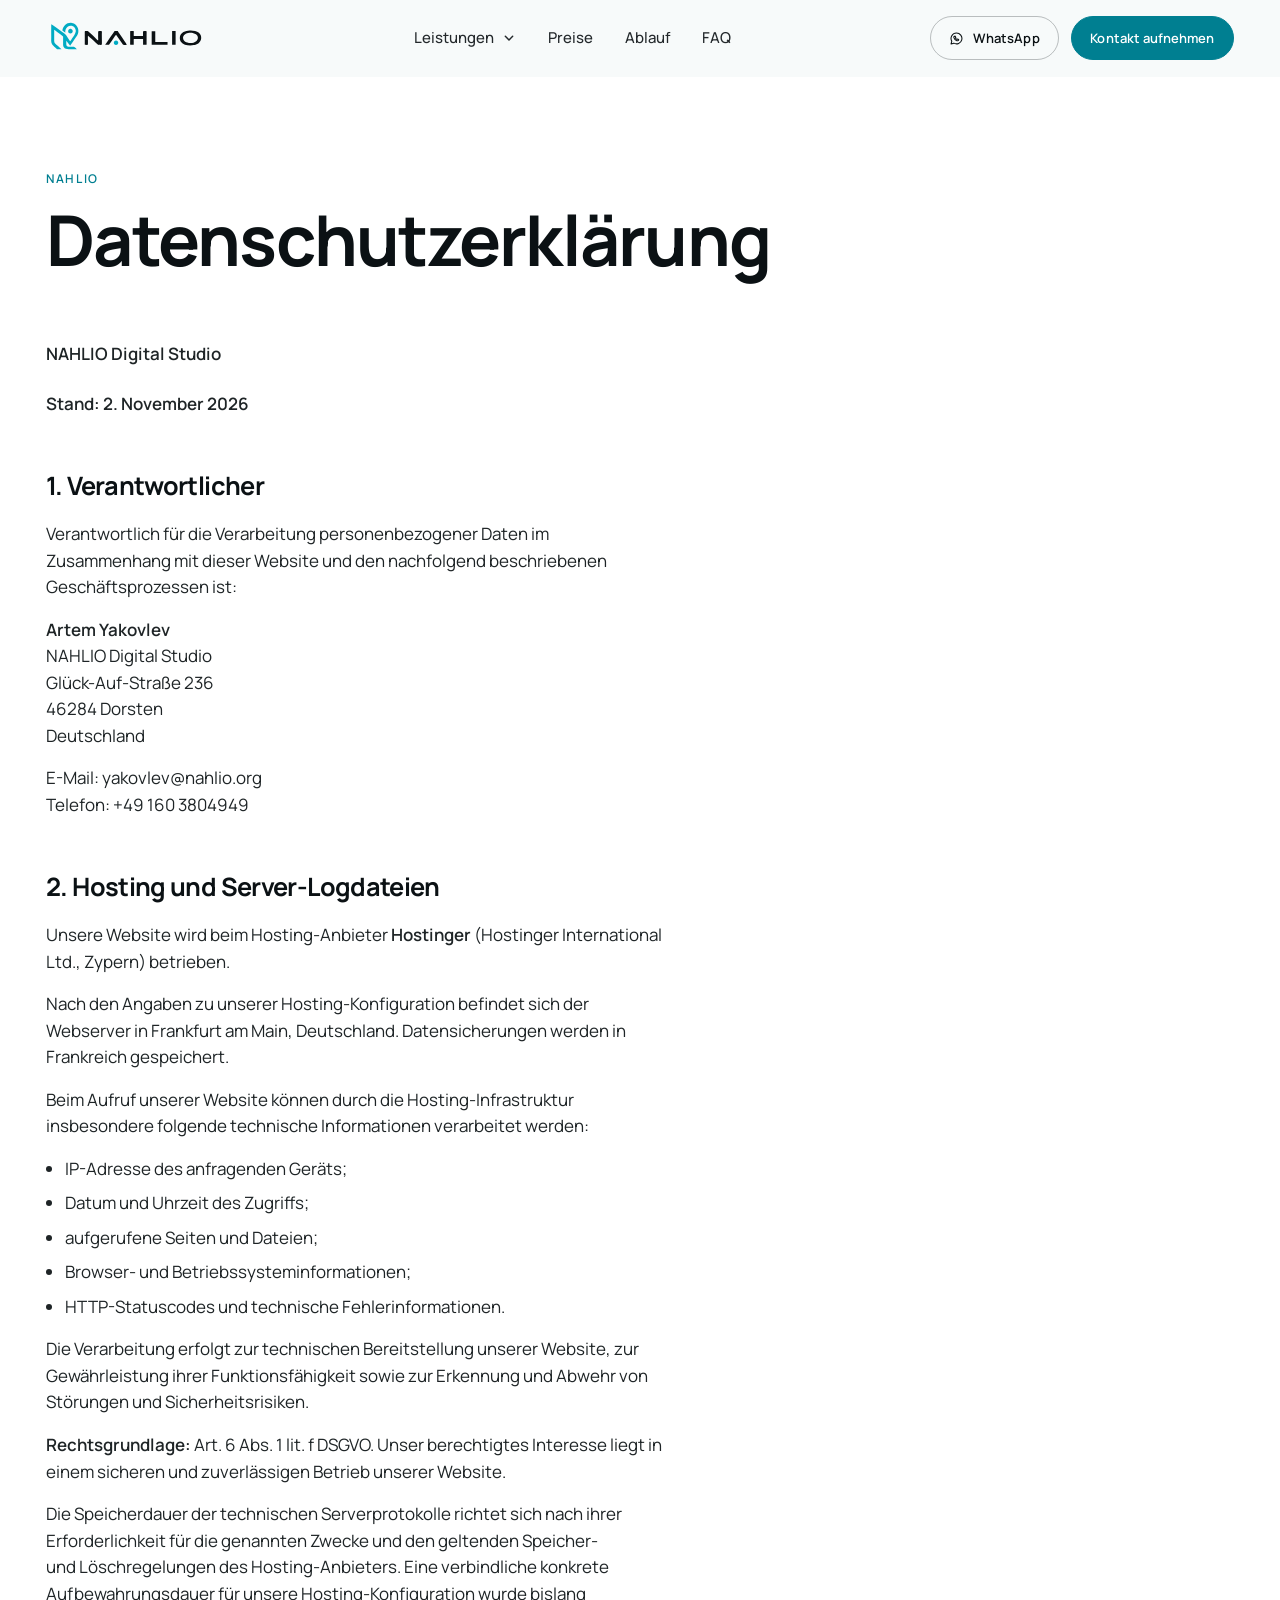
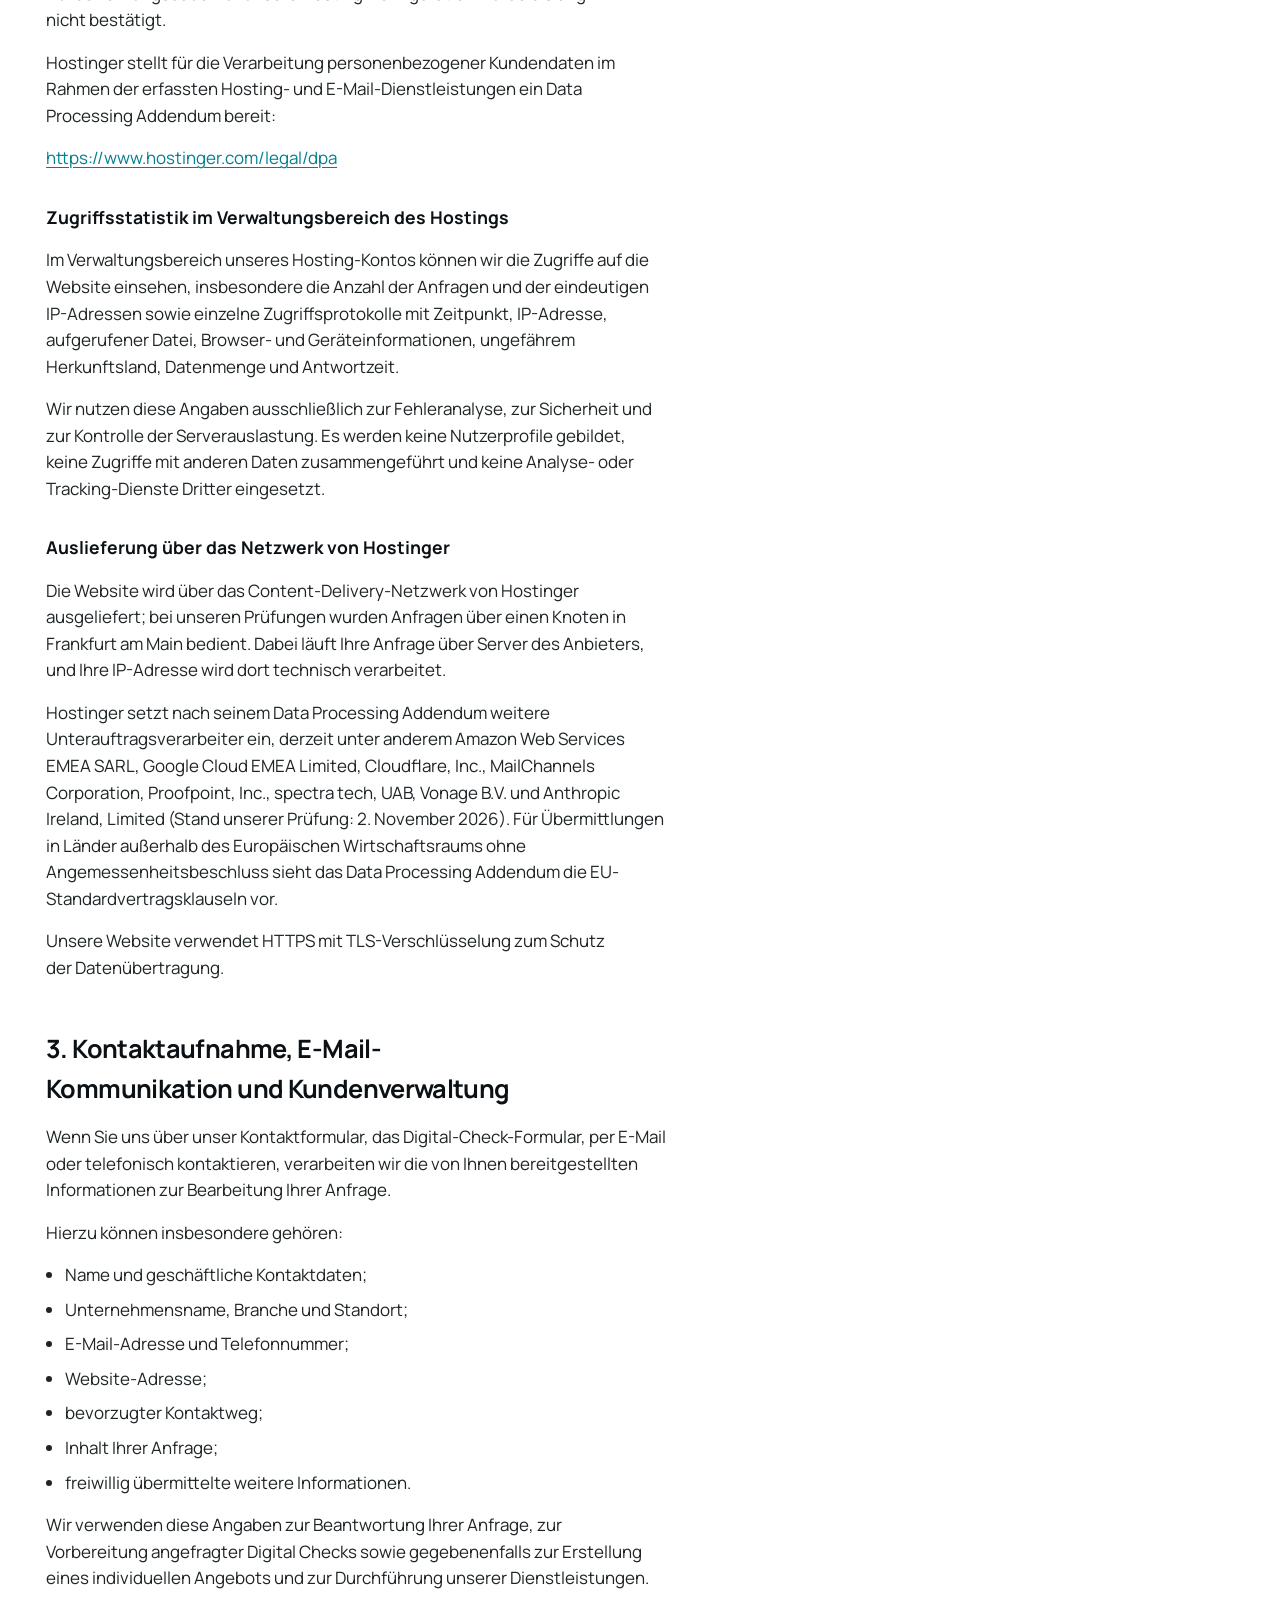
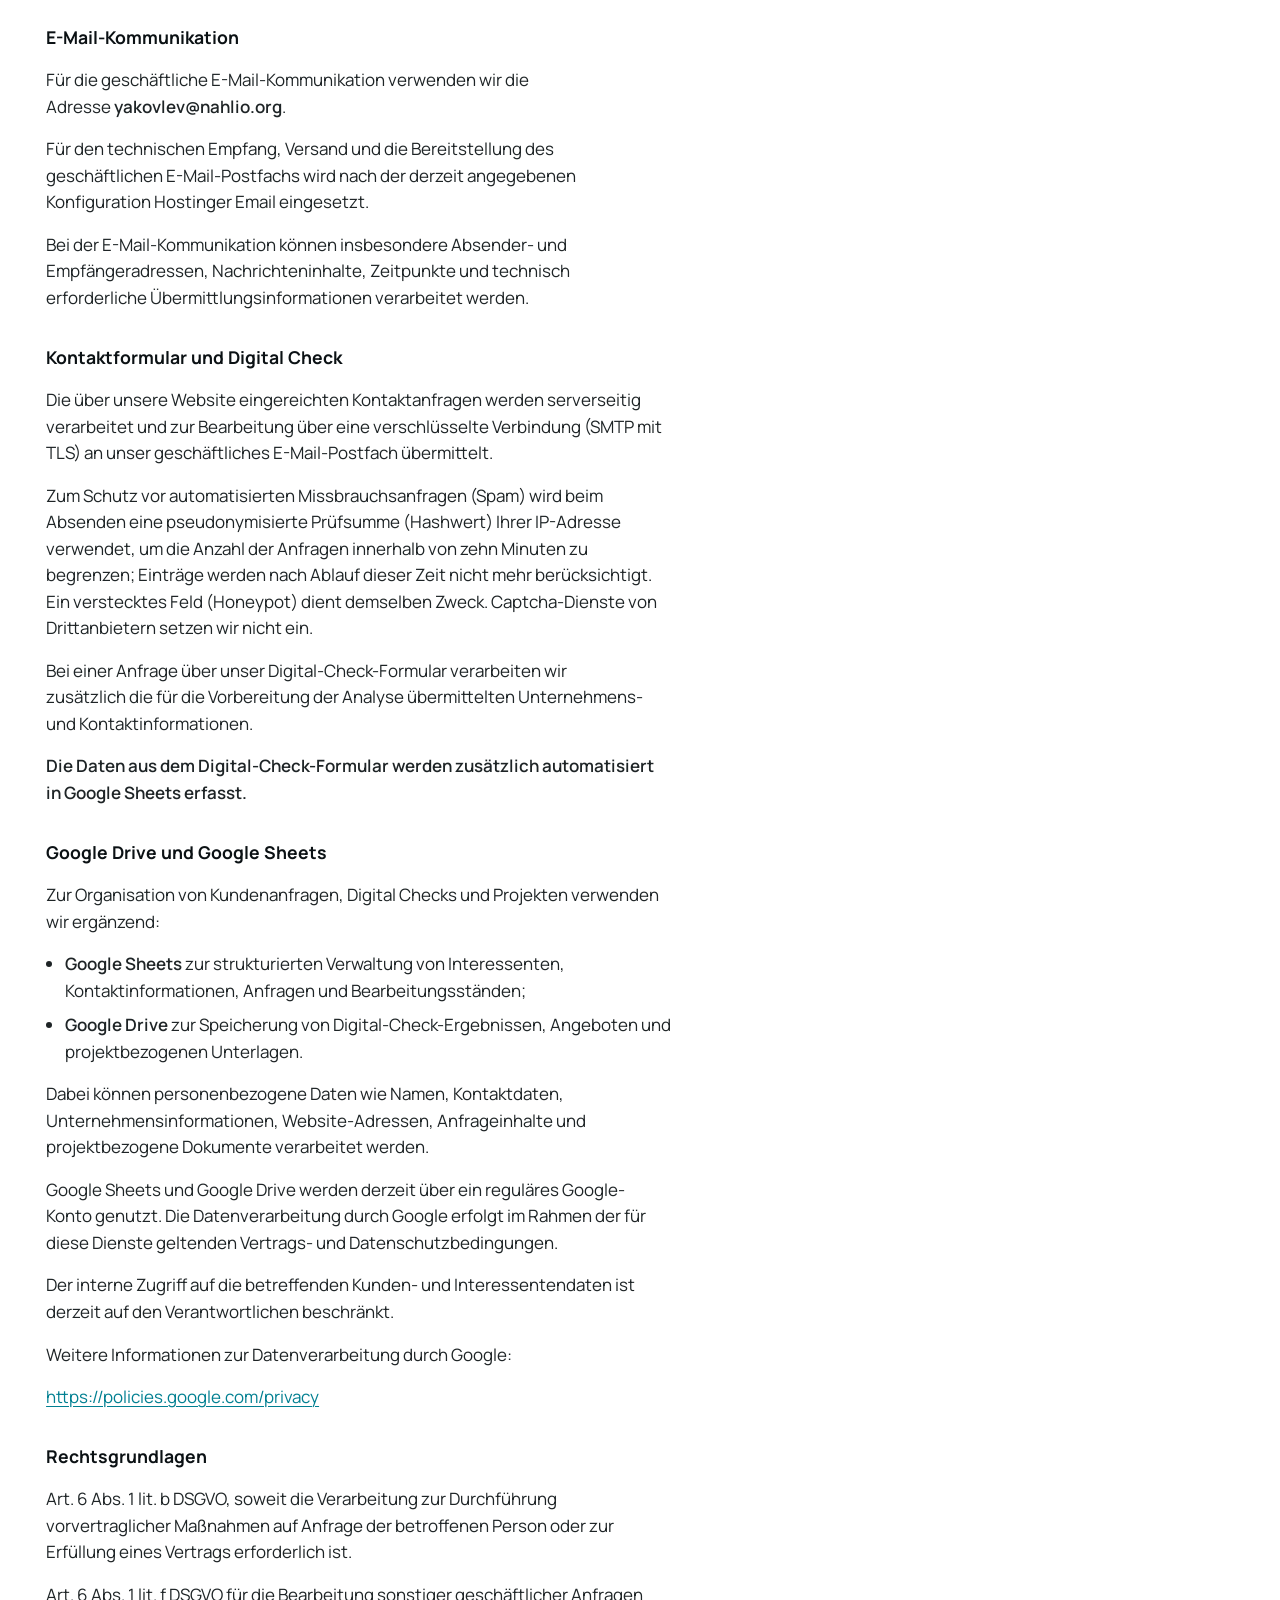
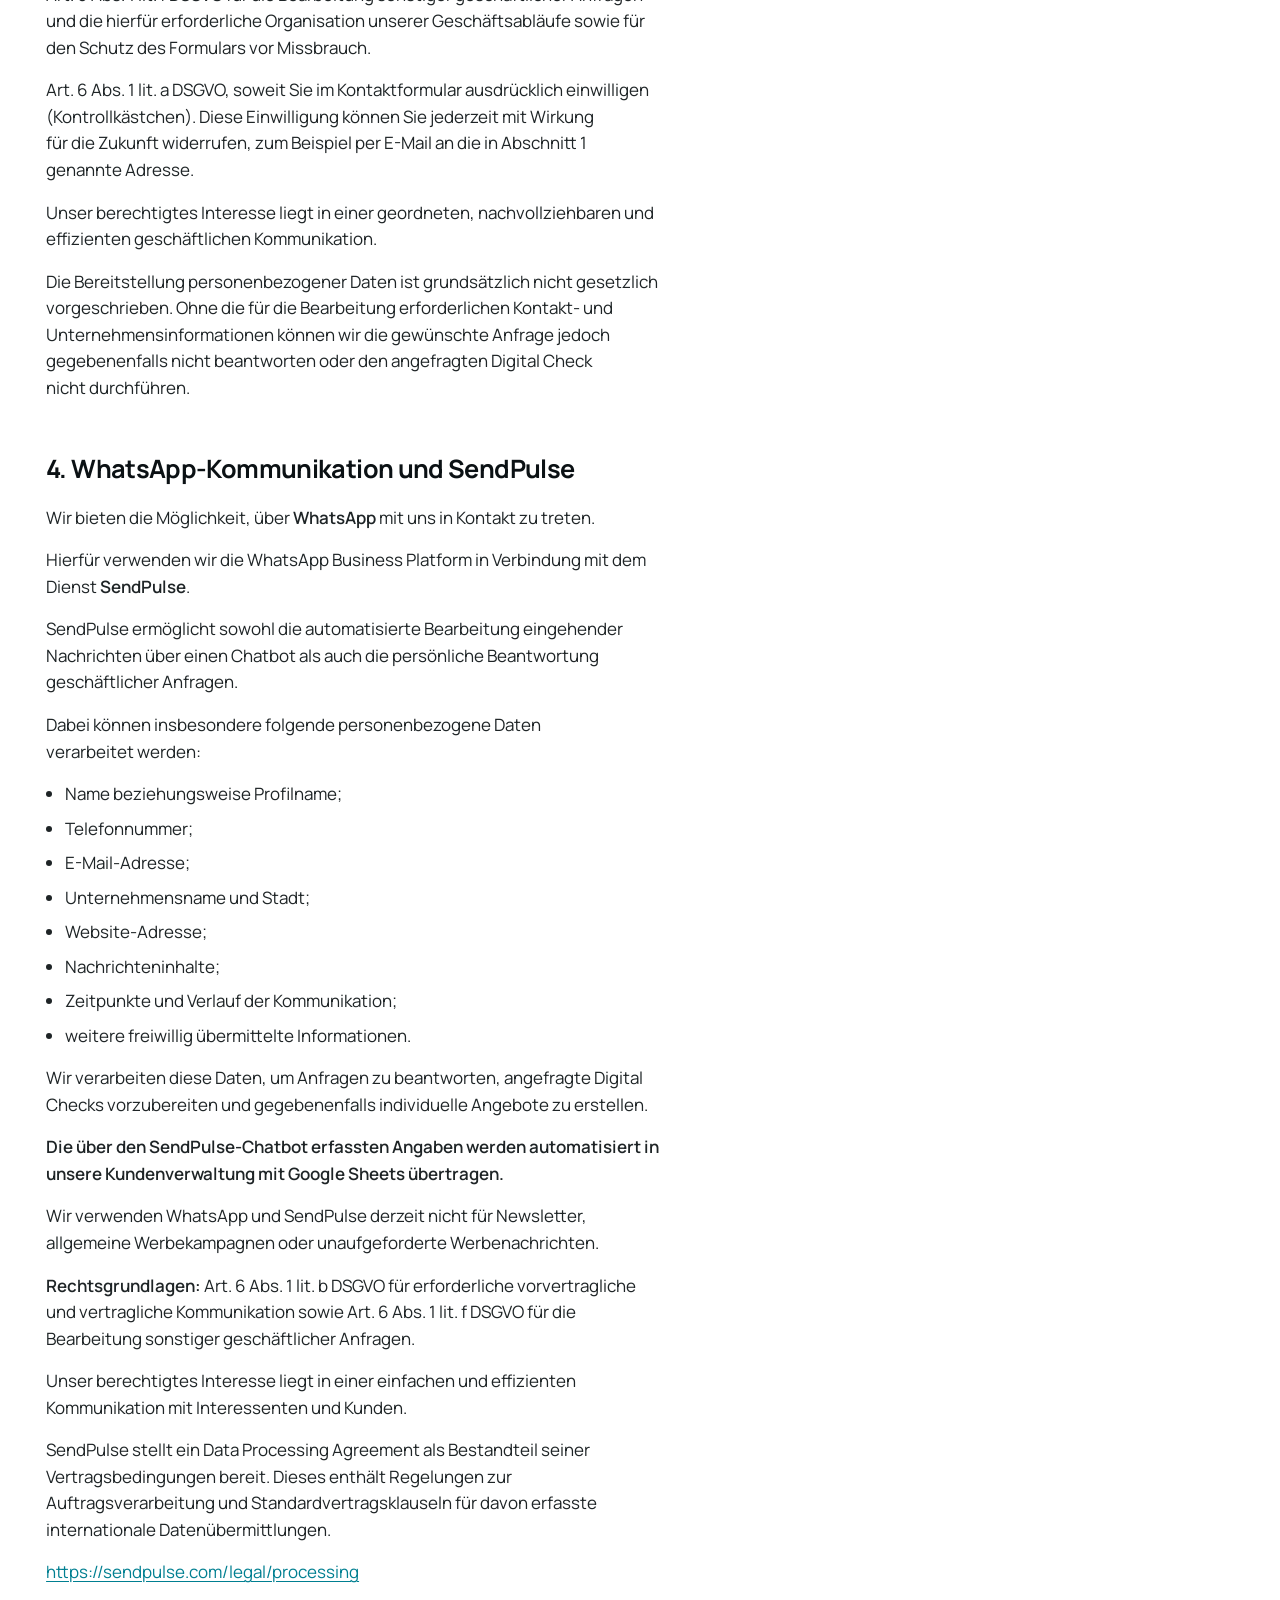
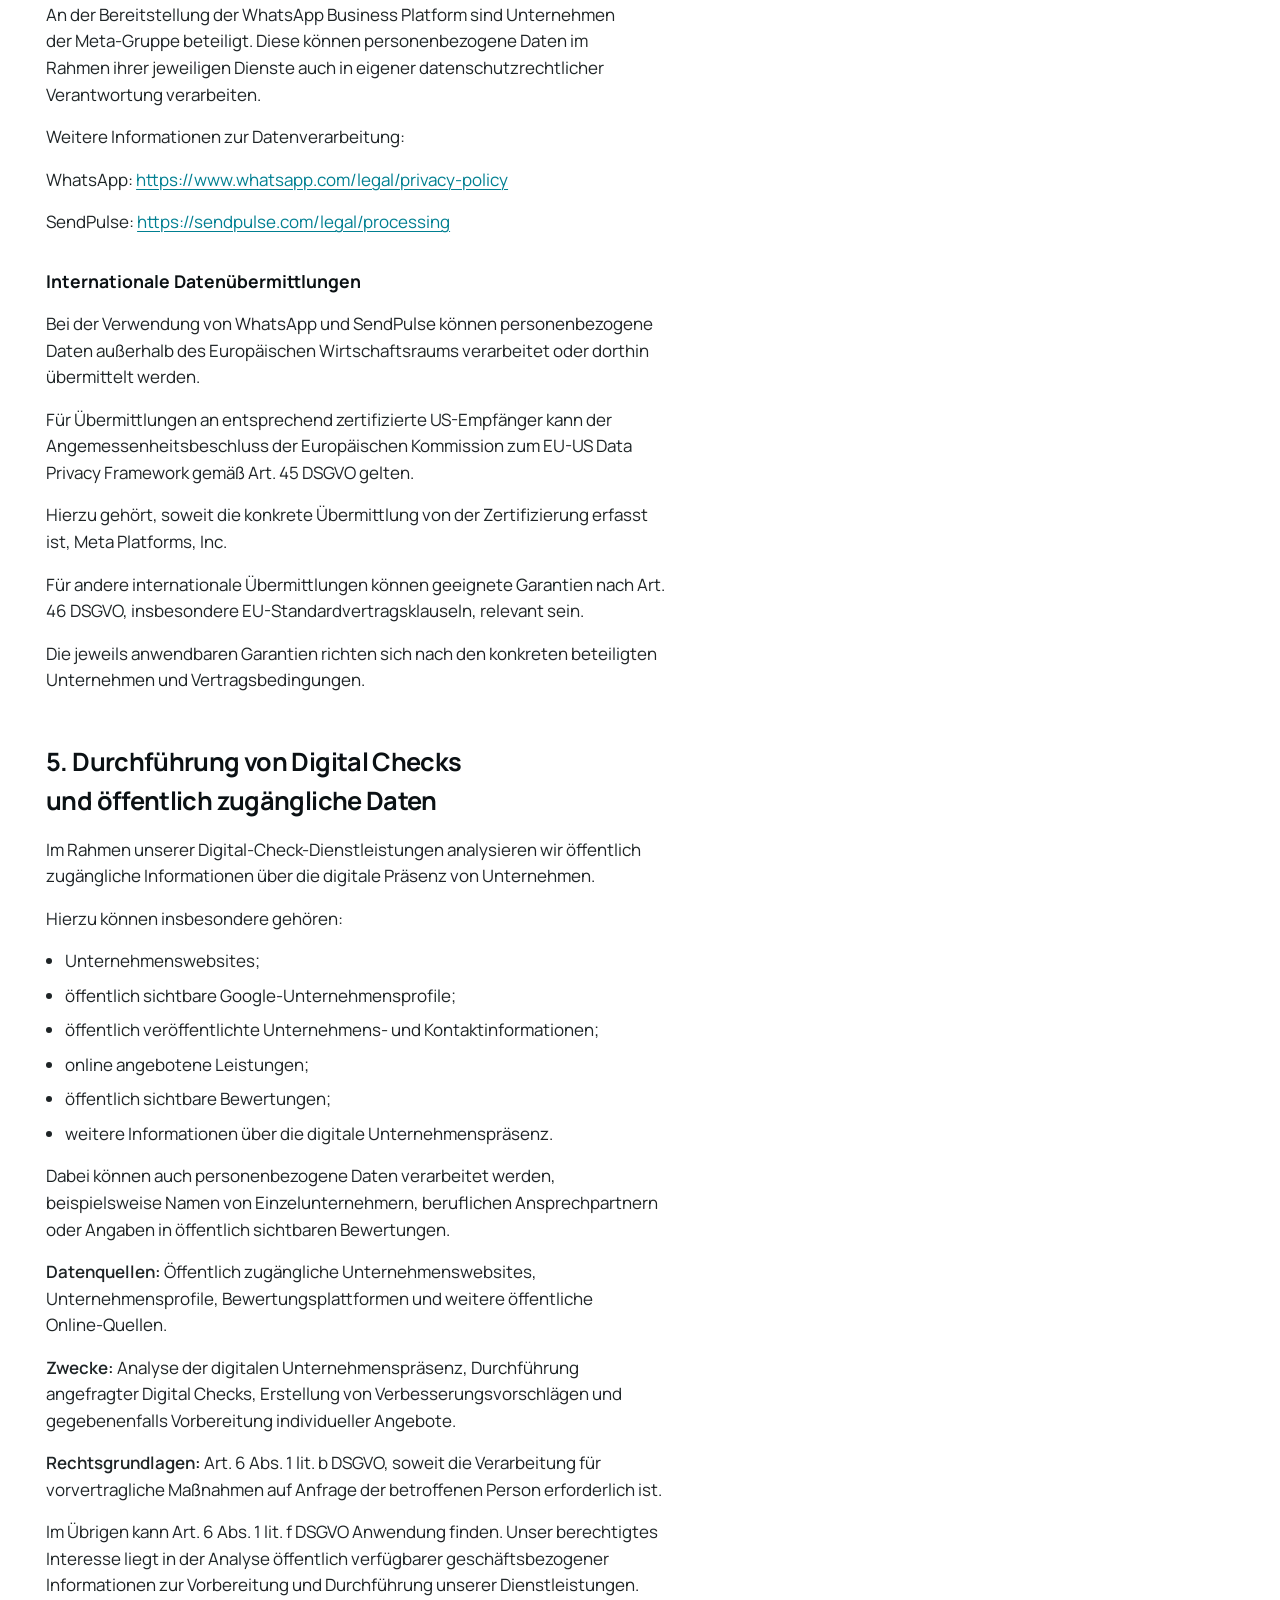
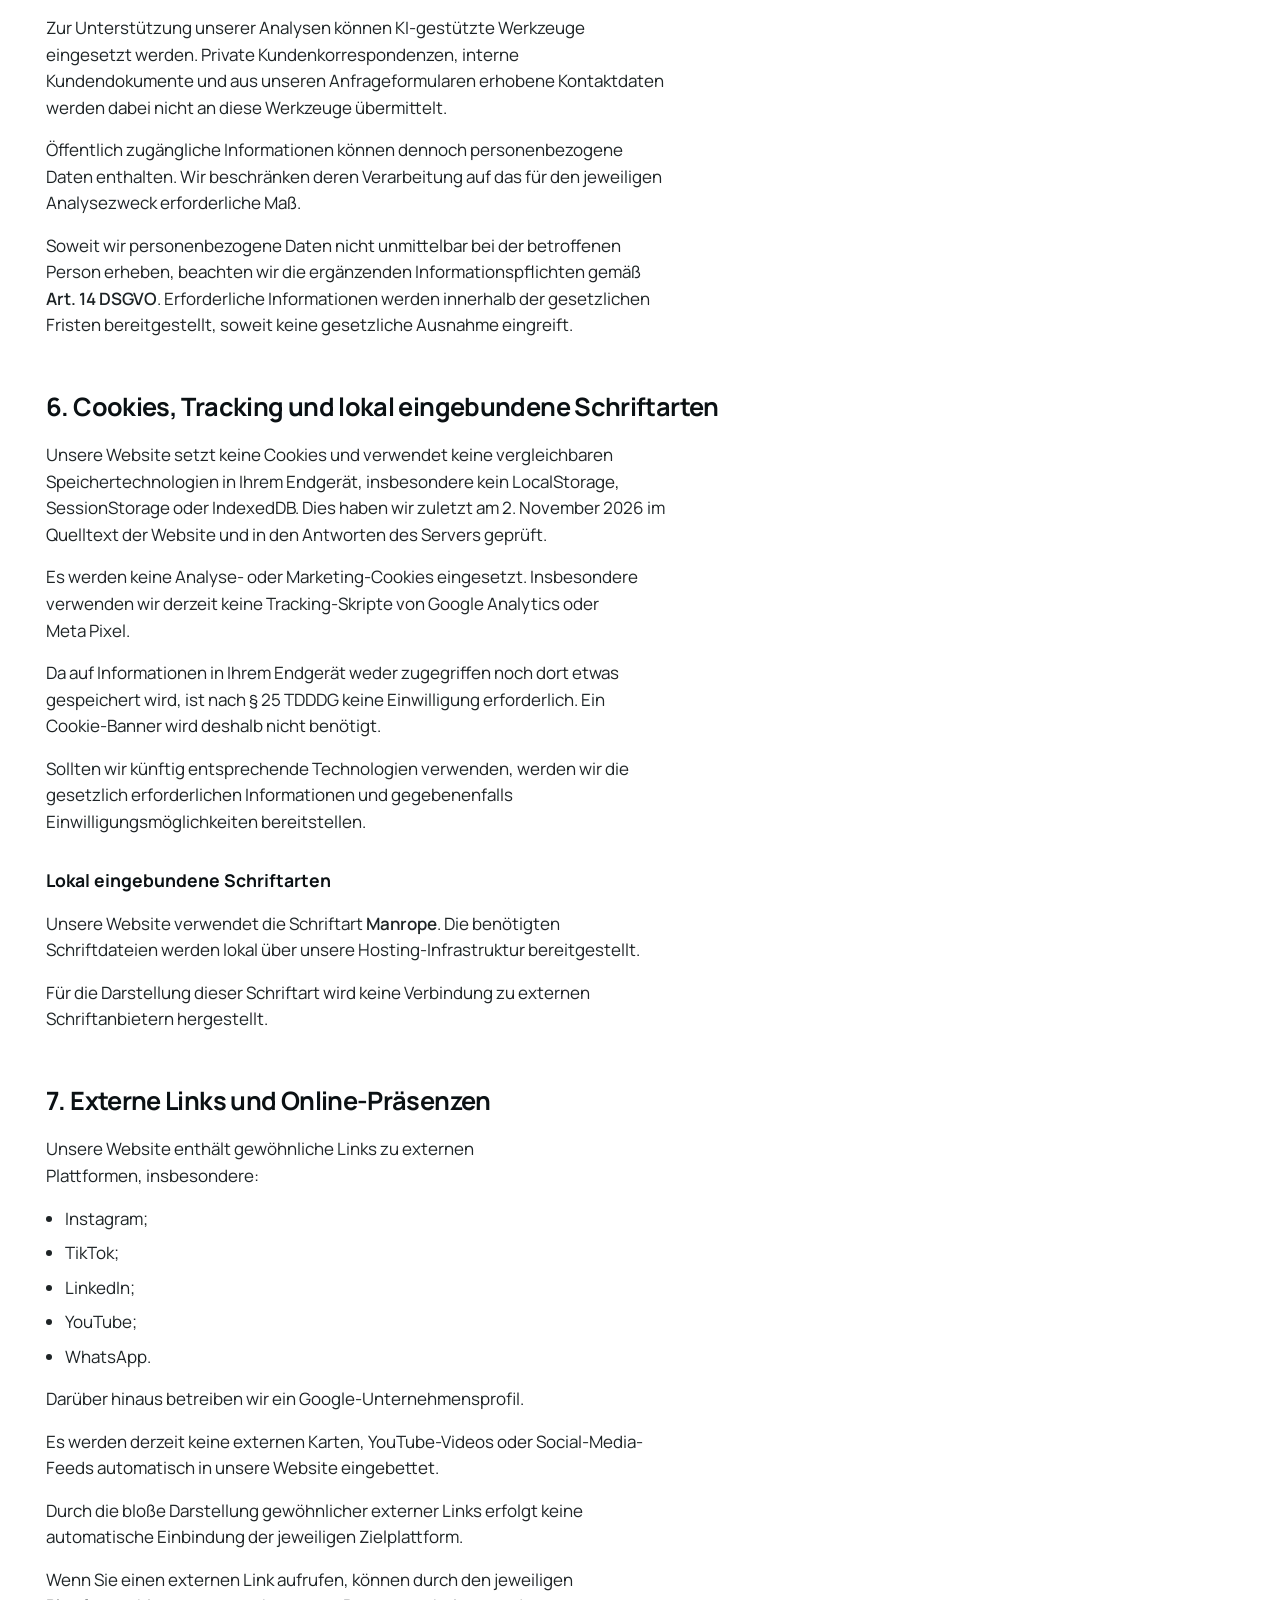
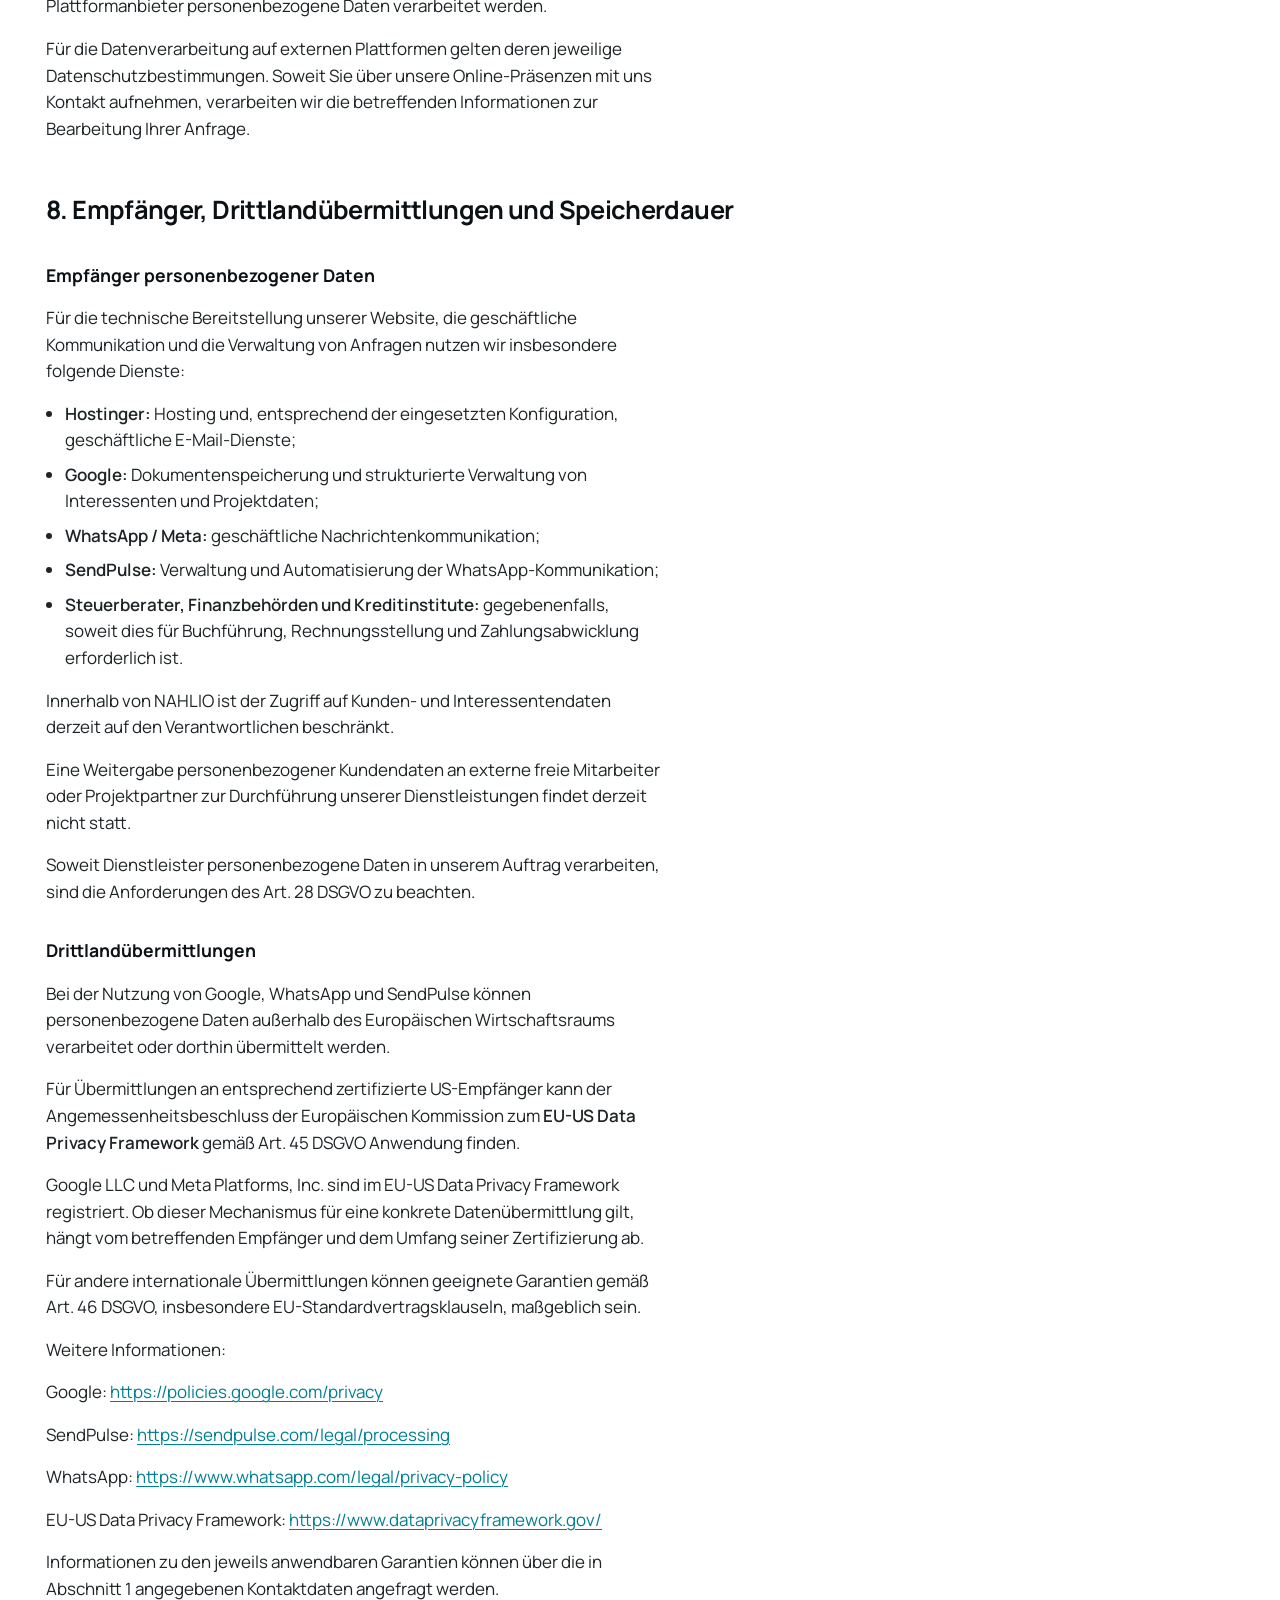
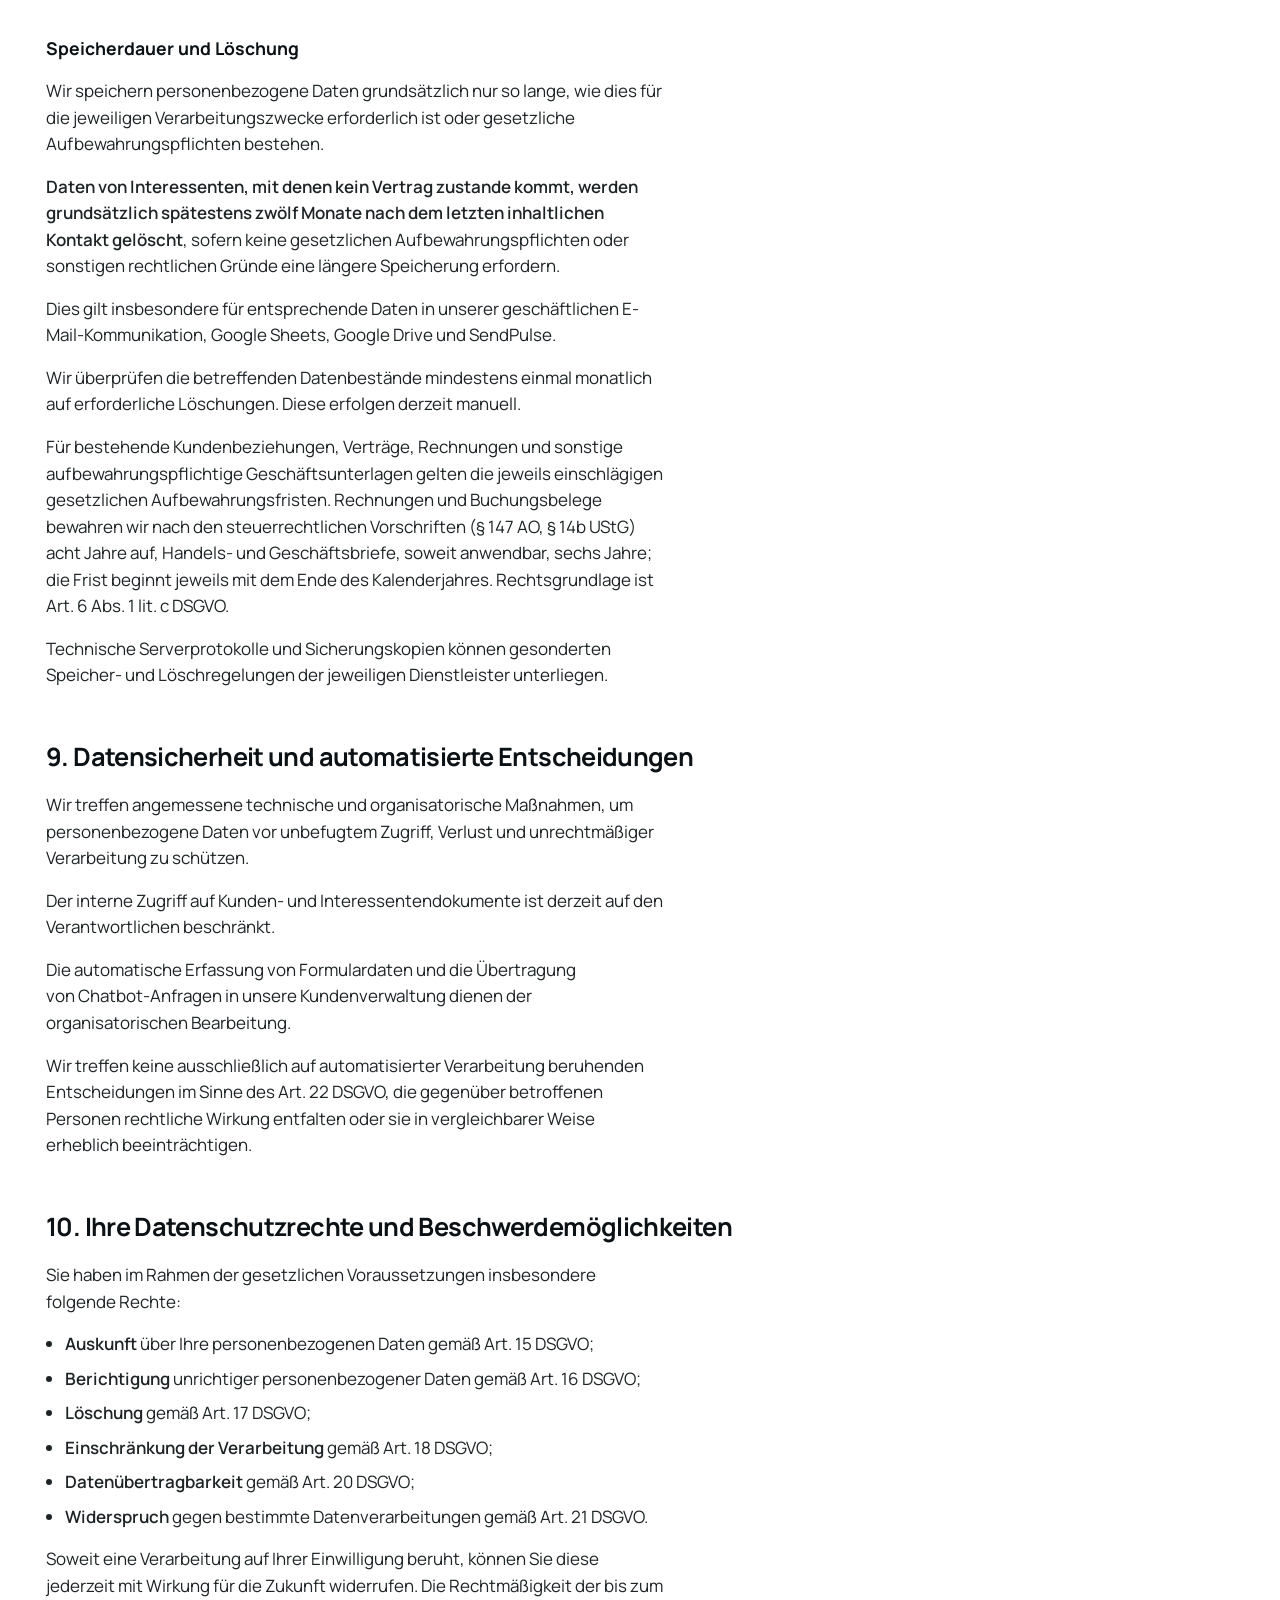
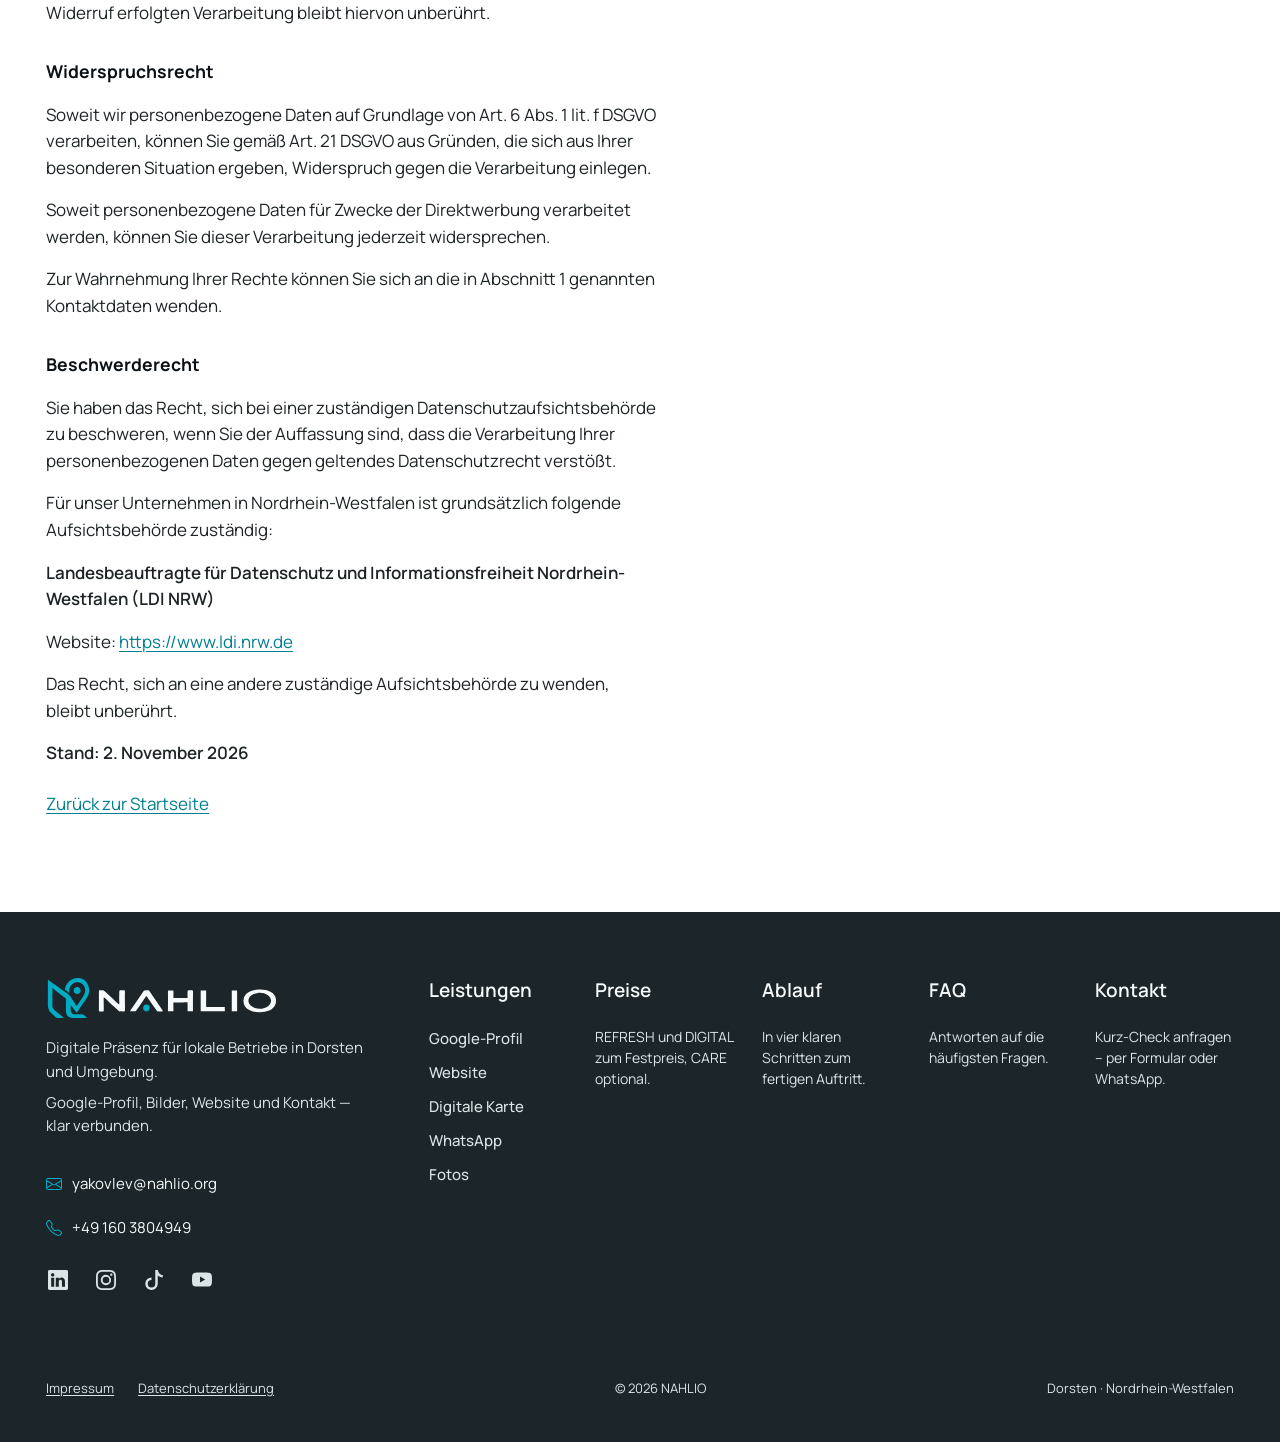
==== datenschutz.html @ 1f191cff "Leistungen, WhatsApp: neuer Ablauf mit Formular, nur zum Ansehen Der Chat von Salon Mara folgt dem A" ====
<!doctype html>
<html lang="de">
<head>
<meta charset="utf-8">
<meta name="viewport" content="width=device-width, initial-scale=1, viewport-fit=cover">
<title>Datenschutzerklärung — NAHLIO</title>
<meta name="description" content="Datenschutzerklärung von NAHLIO.">
<link rel="canonical" href="https://nahlio.org/datenschutz.html">
<meta name="theme-color" content="#0B1114">
<meta property="og:type" content="website">
<meta property="og:locale" content="de_DE">
<meta property="og:site_name" content="NAHLIO">
<meta property="og:title" content="Datenschutzerklärung — NAHLIO">
<meta property="og:description" content="Datenschutzerklärung von NAHLIO.">
<meta property="og:url" content="https://nahlio.org/datenschutz.html">
<meta name="twitter:card" content="summary_large_image">
<link rel="icon" href="favicon.svg" type="image/svg+xml">
<link rel="icon" href="favicon-32x32.svg" sizes="32x32" type="image/svg+xml">
<link rel="icon" href="favicon-48x48.svg" sizes="48x48" type="image/svg+xml">
<link rel="apple-touch-icon" href="apple-touch-icon.svg">
<link rel="manifest" href="site.webmanifest">
<link rel="preload" href="fonts/manrope-latin-variable.woff2" as="font" type="font/woff2" crossorigin>
<link rel="stylesheet" href="css/styles.css?v=m2">
<link rel="stylesheet" href="css/premium.css?v=16">
<link rel="stylesheet" href="css/flat.css?v=8">
<script>(function(d,w){var c=d.documentElement.classList;c.add('js');try{if(!w.matchMedia('(prefers-reduced-motion: reduce)').matches){c.add('motion-ok');var n=w.performance&&w.performance.getEntriesByType?w.performance.getEntriesByType('navigation')[0]:null;if((!w.location.hash||w.location.hash==='#top')&&(!n||n.type==='navigate'))c.add('hero-intro');}}catch(e){c.add('motion-ok');}w.setTimeout(function(){if(!(w.NAHLIO&&w.NAHLIO.popReady))c.remove('motion-ok','hero-intro');},4000);})(document,window);</script>
</head>
<body>
<a class="skip" href="#inhalt">Direkt zum Inhalt</a>
<header class="nav" data-nav data-state="light">
  <div class="nav__bar">
    <div class="nav__inner shell">
      <a class="nav__logo" href="index.html" aria-label="NAHLIO — Startseite"><svg xmlns="http://www.w3.org/2000/svg" viewBox="0 0 1600 519" role="img" aria-label="NAHLIO" class="logo logo--wordmark">
  <path class="logo__type" d="M1432.48 184.25C1462.76 182 1502.46 187.81 1526.39 207.99C1559.88 236.24 1555.58 289.33 1520.03 314.01C1506.62 323.32 1490.66 327.63 1474.78 330.3C1433.56 337.21 1372.14 334.12 1345.88 296.1C1340.73 288.64 1338.02 280.06 1336.66 271.21C1335.5 263.62 1335.52 255.73 1336.73 248.16C1344.17 201.7 1391.67 187.29 1432.48 184.25ZM519.6 283.27C522.12 278.9 520.41 264.07 520.28 258.35C519.95 243.42 519.99 228.34 520.55 213.42C520.81 206.44 519.84 198.38 522.34 191.78C529.47 188.99 548.88 189.75 556.71 190.95C559.6 198.44 557.34 214.85 557.31 223.4C557.21 246.99 558.13 270.54 558.09 294.12C558.08 301.62 558.12 309.12 557.83 316.61C557.69 320.19 558.04 324.14 556.21 327.26C550.56 329.48 536.23 328.1 529.59 328.05C526.63 328.03 522.59 328.77 519.83 327.59C517.68 326.67 515.82 324.02 514.1 322.49C508.27 317.25 502.4 312.03 496.7 306.64C481.7 292.5 466.2 278.9 451.26 264.71C441.09 255.05 431.17 244.2 419.76 236.01C417.31 241.49 418.51 256.7 418.51 263.34C418.51 284.66 419.54 306.1 418.64 327.41C412.36 329.05 393.73 328.87 387.31 327.42C386.48 318.33 387.09 309.07 387.1 299.95C387.13 281.37 387.26 262.78 387.1 244.2C387.01 233.66 387.03 223.12 387.04 212.58C387.04 205.51 386.46 197.85 388.06 190.95C394.65 189.55 402.2 190.47 408.94 190.47C411.88 190.47 415.87 189.77 418.61 190.9C421.52 192.09 424.25 195.82 426.58 197.88C433.2 203.73 439.56 209.85 446.1 215.78C464.27 232.24 481.8 249.41 500 265.85C506.45 271.68 512.65 278.05 519.6 283.27ZM807.14 327.41C802.6 328.75 797.29 328.2 792.51 328.21C784.96 328.22 776.59 328.95 769.21 327.49C745.89 293.9 722.57 260.32 699.25 226.73C691.74 233.08 681.63 251.07 675.51 259.87C659.77 282.5 644.7 305.65 628.6 328.03C616.05 328.03 603.5 328.03 590.95 328.03C591.86 323.6 595.11 319.75 597.67 316.01C602.27 309.25 606.91 302.51 611.57 295.79C628.06 272.02 643.86 247.77 660.6 224.17C666.03 216.52 671.05 208.58 676.4 200.88C678.4 198.01 680.54 193.29 683.43 191.26C685.52 189.79 689.38 190.59 691.84 190.56C696.6 190.5 711.3 189.42 715 190.68C717.59 191.57 719.7 196.45 721.26 198.56C727.56 207.05 733.18 216.08 739.17 224.78C754.35 246.84 768.91 269.29 784.1 291.34C791.29 301.78 802.64 315.87 807.14 327.41ZM874.97 190.55C877.47 198.16 876 220.12 875.93 229.23C875.9 233.06 875.42 236.97 876.55 240.6C907.23 240.6 937.91 240.6 968.59 240.6C969.94 226.65 966.07 204.4 970.36 191.78C976.5 189.05 996.71 189.73 1003.61 190.95C1004.92 195.56 1004.38 201.11 1004.44 205.93C1004.55 216.19 1004.24 226.45 1004.16 236.71C1004 258.62 1004.39 280.54 1004.11 302.44C1004 310.9 1004.76 319.61 1003.85 328.01C992.19 328.01 980.54 328.01 968.88 328.01C968.88 308.67 968.88 289.33 968.88 269.99C961.39 267.75 947.27 269.25 938.95 269.25C918.15 269.25 897.35 269.36 876.55 269.35C874.75 275.32 875.72 282.86 875.72 289.13C875.72 302.07 876.14 315.09 875.63 328.02C864.01 328.02 852.39 328.02 840.77 328.02C839.04 321.09 839.98 312.93 839.98 305.77C839.98 291.63 840.2 277.48 840.38 263.34C840.6 246.7 839.93 230.06 840.18 213.42C840.29 205.92 839.56 197.89 841.21 190.55C852.46 190.55 863.71 190.55 874.97 190.55ZM1293.84 190.49C1293.84 236.32 1293.84 282.14 1293.84 327.96C1282.12 327.96 1270.4 327.96 1258.68 327.96C1258.68 282.14 1258.68 236.32 1258.68 190.49C1270.4 190.49 1282.12 190.49 1293.84 190.49ZM1054.83 191.21C1066.79 191.21 1078.75 191.21 1090.71 191.21C1090.71 227.18 1090.71 263.14 1090.71 299.11C1131.51 299.11 1172.31 299.11 1213.11 299.11C1213.11 308.73 1213.11 318.36 1213.11 327.99C1160.35 327.99 1107.59 327.99 1054.83 327.99C1054.83 282.4 1054.83 236.8 1054.83 191.21ZM1429.27 207.54C1401 211.39 1362.66 230.4 1368.78 265C1369.61 269.7 1371.24 274.18 1373.72 278.28C1382 291.97 1396.05 300.06 1410.73 305.25C1438.98 315.26 1475.26 311.16 1498.9 292.05C1523.4 272.26 1521.59 241.21 1496.46 222.95C1477.55 209.2 1452.23 204.41 1429.27 207.54Z" fill="currentColor" fill-rule="evenodd"/>
  <path class="logo__mark" d="M222.94 346.81C223.1 347.06 223.25 347.32 223.4 347.57C225.9 347.71 228.39 347.85 230.89 347.99C231.03 347.72 231.17 347.45 231.31 347.18C239.9 347.17 248.5 347.16 257.1 347.15C257.24 347.42 257.38 347.69 257.51 347.96C261.95 347.97 266.39 347.97 270.83 347.97C270.97 347.7 271.1 347.43 271.24 347.15C275.06 347.26 279.06 347 282.72 348.35C292.29 351.89 301.44 364.35 308.68 371.5C297.22 372 285.65 371.66 274.15 371.66C265.83 371.66 257.51 371.66 249.19 371.66C223.35 371.66 191.68 377.09 176.82 350.27C174.85 346.71 173.16 343.02 172.27 339.03C170.19 329.73 170.72 320.25 170.72 310.76C170.72 297.45 170.68 284.14 170.81 270.83C170.87 264.73 170.83 258.62 170.82 252.52C170.81 250.04 171.42 246.67 170.46 244.34C169.59 242.22 165.89 240.39 164.11 239.02C158.14 234.44 152.2 229.83 146.26 225.22C125.16 208.89 104.53 191.7 82.79 176.24C80.56 179.54 81.75 186.02 81.75 190.12C81.73 202.32 81.75 214.53 81.75 226.73C81.75 242.54 81.87 258.35 81.76 274.15C81.69 284.2 80.7 294.85 84.55 304.39C88.81 314.92 99.04 321.94 107.36 329.04C117.67 337.84 127.87 346.79 138.07 355.72C143.71 360.66 149.77 365.31 155.01 370.67C149.1 372.9 130.01 371.8 122.72 371.79C118.65 371.79 113.59 372.37 109.77 370.69C102.84 367.66 96.88 360 91.47 354.91C80.04 344.18 66.45 335.06 59.32 320.52C48.91 299.27 52.33 273.93 52.33 250.86C52.33 207.64 51.21 164.26 52.42 121.06C58.35 122.71 64.07 128.33 69.02 131.9C80.81 140.38 92.84 148.54 104.6 157.07C125.01 171.88 145.4 186.74 165.9 201.42C175.52 208.31 186.45 214.86 194.53 223.58C202.25 231.92 207.82 242.07 214.09 251.47C219.64 259.81 225.09 268.23 230.46 276.69C233.77 281.91 236.88 287.64 240.87 292.35C246.19 288.34 255.23 272.1 259.49 265.7C273.13 245.2 294.06 220.08 297.05 195.47C298.58 192.54 298.52 186.97 297.05 183.99C295.64 174.07 292.62 164.59 286.58 156.48C269.06 132.98 235.43 130.53 213.08 148.58C196.4 162.06 191.12 182.39 192.36 203.02C192.3 203.71 192.23 204.4 192.17 205.1C191.55 205.28 190.93 205.46 190.32 205.64C181.33 198.8 172.35 191.96 163.36 185.13C168.98 139.95 210.79 102.19 257.48 109.21C266.38 110.55 274.76 113.7 282.62 117.98C290.33 122.17 297.19 127.66 302.88 134.35C309.23 141.8 314.32 150.23 317.71 159.44C320.26 166.36 322.06 173.62 322.76 180.97C325.68 211.74 315.04 229.14 298.46 253.13C291.66 262.97 284.86 272.8 278.16 282.7C269.64 295.26 260.91 307.73 252.63 320.46C248.96 326.11 245.46 332.09 241.29 337.39C228.39 320.35 215.5 303.31 202.6 286.27C202.06 293.82 202.45 301.52 202.45 309.1C202.45 327.32 202.25 341.74 222.94 346.81ZM266.85 187.21C266.6 187.35 266.36 187.48 266.11 187.62C266.23 189.98 266.34 192.34 266.46 194.7C264 221.69 220.8 218.77 221 190.95C221.12 175.09 237.27 163.86 252.2 169.28C260.36 172.25 264.65 179.31 266.85 187.21Z" fill="#01ABC3" fill-rule="evenodd"/><path class="logo__mark logo__dot" d="M699.38 283.31C728.68 283.66 728.34 328.88 698.49 328.39C669.3 327.9 670.04 282.96 699.38 283.31Z" fill="#01ABC3" fill-rule="evenodd"/>
  <path class="logo__mark" d="M297.05 183.99C298.52 186.97 298.58 192.54 297.05 195.47C297.05 191.64 297.05 187.82 297.05 183.99ZM266.85 187.21C266.96 189.56 267.07 191.92 267.18 194.28C266.94 194.42 266.7 194.56 266.46 194.7C266.34 192.34 266.23 189.98 266.11 187.62C266.36 187.48 266.6 187.35 266.85 187.21ZM192.36 203.02C192.6 203.15 192.84 203.29 193.08 203.43C193.23 204.82 193.38 206.21 193.54 207.59C191.79 207.26 191.37 207.09 190.32 205.64C190.93 205.46 191.55 205.28 192.17 205.1C192.23 204.4 192.3 203.71 192.36 203.02ZM222.94 346.81C225.73 346.93 228.52 347.06 231.31 347.18C231.17 347.45 231.03 347.72 230.89 347.99C228.39 347.85 225.9 347.71 223.4 347.57C223.25 347.32 223.1 347.06 222.94 346.81ZM257.1 347.15C261.81 347.15 266.53 347.15 271.24 347.15C271.1 347.43 270.97 347.7 270.83 347.97C266.39 347.97 261.95 347.97 257.51 347.96C257.38 347.69 257.24 347.42 257.1 347.15Z" fill="#01ABC3" fill-rule="evenodd"/>
</svg></a>
      <nav class="nav__links" aria-label="Hauptnavigation">
        <ul class="nav__list"><li class="nav__item nav__item--sub" data-nav-sub><span class="nav__subhead"><a class="nav__link" data-nav-link href="index.html#beispiele">Leistungen</a><button class="nav__subbtn" type="button" aria-expanded="false" aria-controls="nav-sub" data-nav-subbtn><span class="visually-hidden">Leistungen anzeigen</span><svg viewBox="0 0 24 24" aria-hidden="true" focusable="false"><path d="m6.5 9.5 5.5 5.5 5.5-5.5"/></svg></button></span><div class="nav__sub" id="nav-sub" data-nav-subpanel><ul class="nav__sublist"><li><a class="nav__sublink" href="index.html?leistung=google#beispiele" data-show-slide="google"><span class="nav__sublink-ic" aria-hidden="true"><svg viewBox="0 0 24 24" focusable="false"><path class="d" d="M12 21.2s-6.8-6.2-6.8-11.6a6.8 6.8 0 0 1 13.6 0c0 5.4-6.8 11.6-6.8 11.6z"/><path d="M12 21.2s-6.8-6.2-6.8-11.6a6.8 6.8 0 0 1 13.6 0c0 5.4-6.8 11.6-6.8 11.6z"/><path d="m12 6.4 1.05 2.15 2.35.34-1.7 1.66.4 2.34L12 11.8l-2.1 1.1.4-2.34-1.7-1.66 2.35-.34z"/></svg></span><span class="nav__sublink-txt"><b>Google-Profil</b><small>Informationen, Leistungen und Kontakt</small></span></a></li><li><a class="nav__sublink" href="index.html?leistung=website#beispiele" data-show-slide="website"><span class="nav__sublink-ic" aria-hidden="true"><svg viewBox="0 0 24 24" focusable="false"><rect class="d" x="3" y="4.5" width="18" height="15" rx="1.6"/><rect x="3" y="4.5" width="18" height="15" rx="1.6"/><path d="M3 8.5h18M5.6 6.5h.01M7.8 6.5h.01"/><rect x="6" y="11" width="6" height="5.5" rx=".6"/><path d="M14.5 11.6h3.5M14.5 14h3.5M14.5 16.4h2.2"/></svg></span><span class="nav__sublink-txt"><b>One-Page-Website</b><small>Ihr Betrieb auf einer Seite</small></span></a></li><li><a class="nav__sublink" href="index.html?leistung=karte#beispiele" data-show-slide="karte"><span class="nav__sublink-ic" aria-hidden="true"><svg viewBox="0 0 24 24" focusable="false"><rect class="d" x="5" y="3" width="14" height="18" rx="1.8"/><rect x="5" y="3" width="14" height="18" rx="1.8"/><path d="M9 7h6M8.2 10.8h5M15.6 10.8h.4M8.2 13.8h5M15.6 13.8h.4M8.2 16.8h5M15.6 16.8h.4"/></svg></span><span class="nav__sublink-txt"><b>Digitale Karte</b><small>Menüs, Preise und Leistungen</small></span></a></li><li><a class="nav__sublink" href="index.html?leistung=kontakt#beispiele" data-show-slide="kontakt"><span class="nav__sublink-ic" aria-hidden="true"><svg viewBox="0 0 24 24" focusable="false"><path class="d" d="M4 5h16v11h-8.4L7 19.8V16H4z"/><path d="M4 5h16v11h-8.4L7 19.8V16H4z"/><path d="M7.4 8.6h9.2M7.4 11.6h4.4"/><path d="m13.4 11.9 1.2 1.2 2.6-2.8"/></svg></span><span class="nav__sublink-txt"><b>Kontakt &amp; WhatsApp</b><small>Einfach schreiben und anfragen</small></span></a></li><li><a class="nav__sublink" href="index.html?leistung=fotos#beispiele" data-show-slide="fotos"><span class="nav__sublink-ic" aria-hidden="true"><svg viewBox="0 0 24 24" focusable="false"><rect class="d" x="2.5" y="6.5" width="13.5" height="11" rx="1.6"/><rect x="2.5" y="6.5" width="13.5" height="11" rx="1.6"/><path d="m16 10.4 5.5-3v9.2l-5.5-3"/><circle cx="9.2" cy="12" r="2.6"/></svg></span><span class="nav__sublink-txt"><b>Fotos &amp; Kurzvideos</b><small>Ihr Betrieb authentisch im Bild</small></span></a></li></ul></div></li><li class="nav__item"><a class="nav__link" data-nav-link href="index.html#preise">Preise</a></li><li class="nav__item"><a class="nav__link" data-nav-link href="index.html#ablauf">Ablauf</a></li><li class="nav__item"><a class="nav__link" data-nav-link href="index.html#fragen">FAQ</a></li></ul>
      </nav>
      <div class="nav__actions">
        <a class="btn btn--sm btn--wa nav__wa" href="https://wa.me/491603804949?text=Hallo%20Artem"><svg class="wa-ico" viewBox="0 0 24 24" aria-hidden="true" focusable="false"><path d="M12 3.2a8.7 8.7 0 0 0-7.5 13.1L3.3 20.7l4.5-1.2A8.7 8.7 0 1 0 12 3.2z"/><path d="M9.2 8.6c.2-.4.5-.4.8-.3l.9 2c0 .3-.3.6-.5.8.5 1 1.3 1.8 2.3 2.3.2-.2.5-.6.8-.5l2 .9c.1.3.1.6-.2 1-.5.8-1.5 1-2.6.7-2.4-.7-4.2-2.5-4.9-4.9-.3-1 0-1.6.4-2z"/></svg><span>WhatsApp</span></a>
        <a class="btn btn--sm nav__cta" href="index.html#kontakt">Kontakt aufnehmen</a>
      </div>
      <button class="nav__toggle" type="button" data-nav-toggle
              aria-expanded="false" aria-controls="nav-panel"
              aria-label="Menü öffnen" data-label-open="Menü öffnen" data-label-close="Menü schließen">
        <span class="nav__toggle-bars" aria-hidden="true"></span>
      </button>
    </div>
  </div>
  <nav class="nav__panel" id="nav-panel" aria-label="Hauptnavigation" hidden>
    <div class="nav__panel-group" data-nav-panel-sub><span class="nav__panel-row"><a class="nav__panel-link" data-nav-panel-link href="index.html#beispiele">Leistungen</a><button class="nav__panel-subbtn" type="button" aria-expanded="false" aria-controls="nav-panel-sub" data-nav-panel-subbtn><span class="visually-hidden">Leistungen anzeigen</span><svg viewBox="0 0 24 24" aria-hidden="true" focusable="false"><path d="m6.5 9.5 5.5 5.5 5.5-5.5"/></svg></button></span><ul class="nav__panel-sub" id="nav-panel-sub" hidden><li><a class="nav__panel-sublink" href="index.html?leistung=google#beispiele" data-show-slide="google"><span class="nav__panel-sublink-ic" aria-hidden="true"><svg viewBox="0 0 24 24" focusable="false"><path class="d" d="M12 21.2s-6.8-6.2-6.8-11.6a6.8 6.8 0 0 1 13.6 0c0 5.4-6.8 11.6-6.8 11.6z"/><path d="M12 21.2s-6.8-6.2-6.8-11.6a6.8 6.8 0 0 1 13.6 0c0 5.4-6.8 11.6-6.8 11.6z"/><path d="m12 6.4 1.05 2.15 2.35.34-1.7 1.66.4 2.34L12 11.8l-2.1 1.1.4-2.34-1.7-1.66 2.35-.34z"/></svg></span><span class="nav__panel-sublink-txt"><b>Google-Profil</b><small>Informationen, Leistungen und Kontakt</small></span></a></li><li><a class="nav__panel-sublink" href="index.html?leistung=website#beispiele" data-show-slide="website"><span class="nav__panel-sublink-ic" aria-hidden="true"><svg viewBox="0 0 24 24" focusable="false"><rect class="d" x="3" y="4.5" width="18" height="15" rx="1.6"/><rect x="3" y="4.5" width="18" height="15" rx="1.6"/><path d="M3 8.5h18M5.6 6.5h.01M7.8 6.5h.01"/><rect x="6" y="11" width="6" height="5.5" rx=".6"/><path d="M14.5 11.6h3.5M14.5 14h3.5M14.5 16.4h2.2"/></svg></span><span class="nav__panel-sublink-txt"><b>One-Page-Website</b><small>Ihr Betrieb auf einer Seite</small></span></a></li><li><a class="nav__panel-sublink" href="index.html?leistung=karte#beispiele" data-show-slide="karte"><span class="nav__panel-sublink-ic" aria-hidden="true"><svg viewBox="0 0 24 24" focusable="false"><rect class="d" x="5" y="3" width="14" height="18" rx="1.8"/><rect x="5" y="3" width="14" height="18" rx="1.8"/><path d="M9 7h6M8.2 10.8h5M15.6 10.8h.4M8.2 13.8h5M15.6 13.8h.4M8.2 16.8h5M15.6 16.8h.4"/></svg></span><span class="nav__panel-sublink-txt"><b>Digitale Karte</b><small>Menüs, Preise und Leistungen</small></span></a></li><li><a class="nav__panel-sublink" href="index.html?leistung=kontakt#beispiele" data-show-slide="kontakt"><span class="nav__panel-sublink-ic" aria-hidden="true"><svg viewBox="0 0 24 24" focusable="false"><path class="d" d="M4 5h16v11h-8.4L7 19.8V16H4z"/><path d="M4 5h16v11h-8.4L7 19.8V16H4z"/><path d="M7.4 8.6h9.2M7.4 11.6h4.4"/><path d="m13.4 11.9 1.2 1.2 2.6-2.8"/></svg></span><span class="nav__panel-sublink-txt"><b>Kontakt &amp; WhatsApp</b><small>Einfach schreiben und anfragen</small></span></a></li><li><a class="nav__panel-sublink" href="index.html?leistung=fotos#beispiele" data-show-slide="fotos"><span class="nav__panel-sublink-ic" aria-hidden="true"><svg viewBox="0 0 24 24" focusable="false"><rect class="d" x="2.5" y="6.5" width="13.5" height="11" rx="1.6"/><rect x="2.5" y="6.5" width="13.5" height="11" rx="1.6"/><path d="m16 10.4 5.5-3v9.2l-5.5-3"/><circle cx="9.2" cy="12" r="2.6"/></svg></span><span class="nav__panel-sublink-txt"><b>Fotos &amp; Kurzvideos</b><small>Ihr Betrieb authentisch im Bild</small></span></a></li></ul></div><a class="nav__panel-link" data-nav-panel-link href="index.html#preise">Preise</a><a class="nav__panel-link" data-nav-panel-link href="index.html#ablauf">Ablauf</a><a class="nav__panel-link" data-nav-panel-link href="index.html#fragen">FAQ</a>
    <div class="nav__panel-cta">
      <a class="btn" href="index.html#kontakt">Kontakt aufnehmen</a>
      <a class="btn btn--wa" href="https://wa.me/491603804949?text=Hallo%20Artem"><svg class="wa-ico" viewBox="0 0 24 24" aria-hidden="true" focusable="false"><path d="M12 3.2a8.7 8.7 0 0 0-7.5 13.1L3.3 20.7l4.5-1.2A8.7 8.7 0 1 0 12 3.2z"/><path d="M9.2 8.6c.2-.4.5-.4.8-.3l.9 2c0 .3-.3.6-.5.8.5 1 1.3 1.8 2.3 2.3.2-.2.5-.6.8-.5l2 .9c.1.3.1.6-.2 1-.5.8-1.5 1-2.6.7-2.4-.7-4.2-2.5-4.9-4.9-.3-1 0-1.6.4-2z"/></svg><span>WhatsApp</span></a>
    </div>
  </nav>
</header>
<main id="inhalt">
  <section class="section" data-theme="white" data-nav-theme="light">
    <div class="shell">
      <header class="sec-head rail-inset">
        <p class="t-label">NAHLIO</p>
        <h1 class="t-h1 sec-head__title">Datenschutzerklärung</h1>
      </header>
      <div class="legal rail-inset">
        
        <p><strong>NAHLIO Digital Studio</strong></p>
<p><strong>Stand: 2. November 2026</strong></p>
<section><h2>1. Verantwortlicher</h2>
<p>Verantwortlich für die Verarbeitung personenbezogener Daten im Zusammenhang mit dieser Website und den nachfolgend beschriebenen Geschäftsprozessen ist:</p>
<p><strong>Artem Yakovlev</strong><br>NAHLIO Digital Studio<br>Glück-Auf-Straße 236<br>46284 Dorsten<br>Deutschland</p>
<p>E-Mail: yakovlev@nahlio.org<br>Telefon: +49 160 3804949</p>
</section>
<section><h2>2. Hosting und Server-Logdateien</h2>
<p>Unsere Website wird beim Hosting-Anbieter <strong>Hostinger</strong> (Hostinger International Ltd., Zypern) betrieben.</p>
<p>Nach den Angaben zu unserer Hosting-Konfiguration befindet sich der Webserver in Frankfurt am Main, Deutschland. Datensicherungen werden in Frankreich gespeichert.</p>
<p>Beim Aufruf unserer Website können durch die Hosting-Infrastruktur insbesondere folgende technische Informationen verarbeitet werden:</p>
<ul><li>IP-Adresse des anfragenden Geräts;</li><li>Datum und Uhrzeit des Zugriffs;</li><li>aufgerufene Seiten und Dateien;</li><li>Browser- und Betriebssysteminformationen;</li><li>HTTP-Statuscodes und technische Fehlerinformationen.</li></ul>
<p>Die Verarbeitung erfolgt zur technischen Bereitstellung unserer Website, zur Gewährleistung ihrer Funktionsfähigkeit sowie zur Erkennung und Abwehr von Störungen und Sicherheitsrisiken.</p>
<p><strong>Rechtsgrundlage:</strong> Art. 6 Abs. 1 lit. f DSGVO. Unser berechtigtes Interesse liegt in einem sicheren und zuverlässigen Betrieb unserer Website.</p>
<p>Die Speicherdauer der technischen Serverprotokolle richtet sich nach ihrer Erforderlichkeit für die genannten Zwecke und den geltenden Speicher- und Löschregelungen des Hosting-Anbieters. Eine verbindliche konkrete Aufbewahrungsdauer für unsere Hosting-Konfiguration wurde bislang nicht bestätigt.</p>
<p>Hostinger stellt für die Verarbeitung personenbezogener Kundendaten im Rahmen der erfassten Hosting- und E-Mail-Dienstleistungen ein Data Processing Addendum bereit:</p>
<p><a href="https://www.hostinger.com/legal/dpa" target="_blank" rel="noopener noreferrer">https://www.hostinger.com/legal/dpa</a></p>
<h3>Zugriffsstatistik im Verwaltungsbereich des Hostings</h3>
<p>Im Verwaltungsbereich unseres Hosting-Kontos können wir die Zugriffe auf die Website einsehen, insbesondere die Anzahl der Anfragen und der eindeutigen IP-Adressen sowie einzelne Zugriffsprotokolle mit Zeitpunkt, IP-Adresse, aufgerufener Datei, Browser- und Geräteinformationen, ungefährem Herkunftsland, Datenmenge und Antwortzeit.</p>
<p>Wir nutzen diese Angaben ausschließlich zur Fehleranalyse, zur Sicherheit und zur Kontrolle der Serverauslastung. Es werden keine Nutzerprofile gebildet, keine Zugriffe mit anderen Daten zusammengeführt und keine Analyse- oder Tracking-Dienste Dritter eingesetzt.</p>
<h3>Auslieferung über das Netzwerk von Hostinger</h3>
<p>Die Website wird über das Content-Delivery-Netzwerk von Hostinger ausgeliefert; bei unseren Prüfungen wurden Anfragen über einen Knoten in Frankfurt am Main bedient. Dabei läuft Ihre Anfrage über Server des Anbieters, und Ihre IP-Adresse wird dort technisch verarbeitet.</p>
<p>Hostinger setzt nach seinem Data Processing Addendum weitere Unterauftragsverarbeiter ein, derzeit unter anderem Amazon Web Services EMEA SARL, Google Cloud EMEA Limited, Cloudflare, Inc., MailChannels Corporation, Proofpoint, Inc., spectra tech, UAB, Vonage B.V. und Anthropic Ireland, Limited (Stand unserer Prüfung: 2. November 2026). Für Übermittlungen in Länder außerhalb des Europäischen Wirtschaftsraums ohne Angemessenheitsbeschluss sieht das Data Processing Addendum die EU-Standardvertragsklauseln vor.</p>
<p>Unsere Website verwendet HTTPS mit TLS-Verschlüsselung zum Schutz der Datenübertragung.</p>
</section>
<section><h2>3. Kontaktaufnahme, E-Mail-Kommunikation und Kundenverwaltung</h2>
<p>Wenn Sie uns über unser Kontaktformular, das Digital-Check-Formular, per E-Mail oder telefonisch kontaktieren, verarbeiten wir die von Ihnen bereitgestellten Informationen zur Bearbeitung Ihrer Anfrage.</p>
<p>Hierzu können insbesondere gehören:</p>
<ul><li>Name und geschäftliche Kontaktdaten;</li><li>Unternehmensname, Branche und Standort;</li><li>E-Mail-Adresse und Telefonnummer;</li><li>Website-Adresse;</li><li>bevorzugter Kontaktweg;</li><li>Inhalt Ihrer Anfrage;</li><li>freiwillig übermittelte weitere Informationen.</li></ul>
<p>Wir verwenden diese Angaben zur Beantwortung Ihrer Anfrage, zur Vorbereitung angefragter Digital Checks sowie gegebenenfalls zur Erstellung eines individuellen Angebots und zur Durchführung unserer Dienstleistungen.</p>
<h3>E-Mail-Kommunikation</h3>
<p>Für die geschäftliche E-Mail-Kommunikation verwenden wir die Adresse <strong>yakovlev@nahlio.org</strong>.</p>
<p>Für den technischen Empfang, Versand und die Bereitstellung des geschäftlichen E-Mail-Postfachs wird nach der derzeit angegebenen Konfiguration Hostinger Email eingesetzt.</p>
<p>Bei der E-Mail-Kommunikation können insbesondere Absender- und Empfängeradressen, Nachrichteninhalte, Zeitpunkte und technisch erforderliche Übermittlungsinformationen verarbeitet werden.</p>
<h3>Kontaktformular und Digital Check</h3>
<p>Die über unsere Website eingereichten Kontaktanfragen werden serverseitig verarbeitet und zur Bearbeitung über eine verschlüsselte Verbindung (SMTP mit TLS) an unser geschäftliches E-Mail-Postfach übermittelt.</p>
<p>Zum Schutz vor automatisierten Missbrauchsanfragen (Spam) wird beim Absenden eine pseudonymisierte Prüfsumme (Hashwert) Ihrer IP-Adresse verwendet, um die Anzahl der Anfragen innerhalb von zehn Minuten zu begrenzen; Einträge werden nach Ablauf dieser Zeit nicht mehr berücksichtigt. Ein verstecktes Feld (Honeypot) dient demselben Zweck. Captcha-Dienste von Drittanbietern setzen wir nicht ein.</p>
<p>Bei einer Anfrage über unser Digital-Check-Formular verarbeiten wir zusätzlich die für die Vorbereitung der Analyse übermittelten Unternehmens- und Kontaktinformationen.</p>
<p><strong>Die Daten aus dem Digital-Check-Formular werden zusätzlich automatisiert in Google Sheets erfasst.</strong></p>
<h3>Google Drive und Google Sheets</h3>
<p>Zur Organisation von Kundenanfragen, Digital Checks und Projekten verwenden wir ergänzend:</p>
<ul><li><strong>Google Sheets</strong> zur strukturierten Verwaltung von Interessenten, Kontaktinformationen, Anfragen und Bearbeitungsständen;</li><li><strong>Google Drive</strong> zur Speicherung von Digital-Check-Ergebnissen, Angeboten und projektbezogenen Unterlagen.</li></ul>
<p>Dabei können personenbezogene Daten wie Namen, Kontaktdaten, Unternehmensinformationen, Website-Adressen, Anfrageinhalte und projektbezogene Dokumente verarbeitet werden.</p>
<p>Google Sheets und Google Drive werden derzeit über ein reguläres Google-Konto genutzt. Die Datenverarbeitung durch Google erfolgt im Rahmen der für diese Dienste geltenden Vertrags- und Datenschutzbedingungen.</p>
<p>Der interne Zugriff auf die betreffenden Kunden- und Interessentendaten ist derzeit auf den Verantwortlichen beschränkt.</p>
<p>Weitere Informationen zur Datenverarbeitung durch Google:</p>
<p><a href="https://policies.google.com/privacy" target="_blank" rel="noopener noreferrer">https://policies.google.com/privacy</a></p>
<h3>Rechtsgrundlagen</h3>
<p>Art. 6 Abs. 1 lit. b DSGVO, soweit die Verarbeitung zur Durchführung vorvertraglicher Maßnahmen auf Anfrage der betroffenen Person oder zur Erfüllung eines Vertrags erforderlich ist.</p>
<p>Art. 6 Abs. 1 lit. f DSGVO für die Bearbeitung sonstiger geschäftlicher Anfragen und die hierfür erforderliche Organisation unserer Geschäftsabläufe sowie für den Schutz des Formulars vor Missbrauch.</p>
<p>Art. 6 Abs. 1 lit. a DSGVO, soweit Sie im Kontaktformular ausdrücklich einwilligen (Kontrollkästchen). Diese Einwilligung können Sie jederzeit mit Wirkung für die Zukunft widerrufen, zum Beispiel per E-Mail an die in Abschnitt 1 genannte Adresse.</p>
<p>Unser berechtigtes Interesse liegt in einer geordneten, nachvollziehbaren und effizienten geschäftlichen Kommunikation.</p>
<p>Die Bereitstellung personenbezogener Daten ist grundsätzlich nicht gesetzlich vorgeschrieben. Ohne die für die Bearbeitung erforderlichen Kontakt- und Unternehmensinformationen können wir die gewünschte Anfrage jedoch gegebenenfalls nicht beantworten oder den angefragten Digital Check nicht durchführen.</p>
</section>
<section><h2>4. WhatsApp-Kommunikation und SendPulse</h2>
<p>Wir bieten die Möglichkeit, über <strong>WhatsApp</strong> mit uns in Kontakt zu treten.</p>
<p>Hierfür verwenden wir die WhatsApp Business Platform in Verbindung mit dem Dienst <strong>SendPulse</strong>.</p>
<p>SendPulse ermöglicht sowohl die automatisierte Bearbeitung eingehender Nachrichten über einen Chatbot als auch die persönliche Beantwortung geschäftlicher Anfragen.</p>
<p>Dabei können insbesondere folgende personenbezogene Daten verarbeitet werden:</p>
<ul><li>Name beziehungsweise Profilname;</li><li>Telefonnummer;</li><li>E-Mail-Adresse;</li><li>Unternehmensname und Stadt;</li><li>Website-Adresse;</li><li>Nachrichteninhalte;</li><li>Zeitpunkte und Verlauf der Kommunikation;</li><li>weitere freiwillig übermittelte Informationen.</li></ul>
<p>Wir verarbeiten diese Daten, um Anfragen zu beantworten, angefragte Digital Checks vorzubereiten und gegebenenfalls individuelle Angebote zu erstellen.</p>
<p><strong>Die über den SendPulse-Chatbot erfassten Angaben werden automatisiert in unsere Kundenverwaltung mit Google Sheets übertragen.</strong></p>
<p>Wir verwenden WhatsApp und SendPulse derzeit nicht für Newsletter, allgemeine Werbekampagnen oder unaufgeforderte Werbenachrichten.</p>
<p><strong>Rechtsgrundlagen:</strong> Art. 6 Abs. 1 lit. b DSGVO für erforderliche vorvertragliche und vertragliche Kommunikation sowie Art. 6 Abs. 1 lit. f DSGVO für die Bearbeitung sonstiger geschäftlicher Anfragen.</p>
<p>Unser berechtigtes Interesse liegt in einer einfachen und effizienten Kommunikation mit Interessenten und Kunden.</p>
<p>SendPulse stellt ein Data Processing Agreement als Bestandteil seiner Vertragsbedingungen bereit. Dieses enthält Regelungen zur Auftragsverarbeitung und Standardvertragsklauseln für davon erfasste internationale Datenübermittlungen.</p>
<p><a href="https://sendpulse.com/legal/processing" target="_blank" rel="noopener noreferrer">https://sendpulse.com/legal/processing</a></p>
<p>An der Bereitstellung der WhatsApp Business Platform sind Unternehmen der Meta-Gruppe beteiligt. Diese können personenbezogene Daten im Rahmen ihrer jeweiligen Dienste auch in eigener datenschutzrechtlicher Verantwortung verarbeiten.</p>
<p>Weitere Informationen zur Datenverarbeitung:</p>
<p>WhatsApp: <a href="https://www.whatsapp.com/legal/privacy-policy" target="_blank" rel="noopener noreferrer">https://www.whatsapp.com/legal/privacy-policy</a></p>
<p>SendPulse: <a href="https://sendpulse.com/legal/processing" target="_blank" rel="noopener noreferrer">https://sendpulse.com/legal/processing</a></p>
<h3>Internationale Datenübermittlungen</h3>
<p>Bei der Verwendung von WhatsApp und SendPulse können personenbezogene Daten außerhalb des Europäischen Wirtschaftsraums verarbeitet oder dorthin übermittelt werden.</p>
<p>Für Übermittlungen an entsprechend zertifizierte US-Empfänger kann der Angemessenheitsbeschluss der Europäischen Kommission zum EU-US Data Privacy Framework gemäß Art. 45 DSGVO gelten.</p>
<p>Hierzu gehört, soweit die konkrete Übermittlung von der Zertifizierung erfasst ist, Meta Platforms, Inc.</p>
<p>Für andere internationale Übermittlungen können geeignete Garantien nach Art. 46 DSGVO, insbesondere EU-Standardvertragsklauseln, relevant sein.</p>
<p>Die jeweils anwendbaren Garantien richten sich nach den konkreten beteiligten Unternehmen und Vertragsbedingungen.</p>
</section>
<section><h2>5. Durchführung von Digital Checks und öffentlich zugängliche Daten</h2>
<p>Im Rahmen unserer Digital-Check-Dienstleistungen analysieren wir öffentlich zugängliche Informationen über die digitale Präsenz von Unternehmen.</p>
<p>Hierzu können insbesondere gehören:</p>
<ul><li>Unternehmenswebsites;</li><li>öffentlich sichtbare Google-Unternehmensprofile;</li><li>öffentlich veröffentlichte Unternehmens- und Kontaktinformationen;</li><li>online angebotene Leistungen;</li><li>öffentlich sichtbare Bewertungen;</li><li>weitere Informationen über die digitale Unternehmenspräsenz.</li></ul>
<p>Dabei können auch personenbezogene Daten verarbeitet werden, beispielsweise Namen von Einzelunternehmern, beruflichen Ansprechpartnern oder Angaben in öffentlich sichtbaren Bewertungen.</p>
<p><strong>Datenquellen:</strong> Öffentlich zugängliche Unternehmenswebsites, Unternehmensprofile, Bewertungsplattformen und weitere öffentliche Online-Quellen.</p>
<p><strong>Zwecke:</strong> Analyse der digitalen Unternehmenspräsenz, Durchführung angefragter Digital Checks, Erstellung von Verbesserungsvorschlägen und gegebenenfalls Vorbereitung individueller Angebote.</p>
<p><strong>Rechtsgrundlagen:</strong> Art. 6 Abs. 1 lit. b DSGVO, soweit die Verarbeitung für vorvertragliche Maßnahmen auf Anfrage der betroffenen Person erforderlich ist.</p>
<p>Im Übrigen kann Art. 6 Abs. 1 lit. f DSGVO Anwendung finden. Unser berechtigtes Interesse liegt in der Analyse öffentlich verfügbarer geschäftsbezogener Informationen zur Vorbereitung und Durchführung unserer Dienstleistungen.</p>
<p>Zur Unterstützung unserer Analysen können KI-gestützte Werkzeuge eingesetzt werden. Private Kundenkorrespondenzen, interne Kundendokumente und aus unseren Anfrageformularen erhobene Kontaktdaten werden dabei nicht an diese Werkzeuge übermittelt.</p>
<p>Öffentlich zugängliche Informationen können dennoch personenbezogene Daten enthalten. Wir beschränken deren Verarbeitung auf das für den jeweiligen Analysezweck erforderliche Maß.</p>
<p>Soweit wir personenbezogene Daten nicht unmittelbar bei der betroffenen Person erheben, beachten wir die ergänzenden Informationspflichten gemäß <strong>Art. 14 DSGVO</strong>. Erforderliche Informationen werden innerhalb der gesetzlichen Fristen bereitgestellt, soweit keine gesetzliche Ausnahme eingreift.</p>
</section>
<section><h2>6. Cookies, Tracking und lokal eingebundene Schriftarten</h2>
<p>Unsere Website setzt keine Cookies und verwendet keine vergleichbaren Speichertechnologien in Ihrem Endgerät, insbesondere kein LocalStorage, SessionStorage oder IndexedDB. Dies haben wir zuletzt am 2. November 2026 im Quelltext der Website und in den Antworten des Servers geprüft.</p>
<p>Es werden keine Analyse- oder Marketing-Cookies eingesetzt. Insbesondere verwenden wir derzeit keine Tracking-Skripte von Google Analytics oder Meta Pixel.</p>
<p>Da auf Informationen in Ihrem Endgerät weder zugegriffen noch dort etwas gespeichert wird, ist nach § 25 TDDDG keine Einwilligung erforderlich. Ein Cookie-Banner wird deshalb nicht benötigt.</p>
<p>Sollten wir künftig entsprechende Technologien verwenden, werden wir die gesetzlich erforderlichen Informationen und gegebenenfalls Einwilligungsmöglichkeiten bereitstellen.</p>
<h3>Lokal eingebundene Schriftarten</h3>
<p>Unsere Website verwendet die Schriftart <strong>Manrope</strong>. Die benötigten Schriftdateien werden lokal über unsere Hosting-Infrastruktur bereitgestellt.</p>
<p>Für die Darstellung dieser Schriftart wird keine Verbindung zu externen Schriftanbietern hergestellt.</p>
</section>
<section><h2>7. Externe Links und Online-Präsenzen</h2>
<p>Unsere Website enthält gewöhnliche Links zu externen Plattformen, insbesondere:</p>
<ul><li>Instagram;</li><li>TikTok;</li><li>LinkedIn;</li><li>YouTube;</li><li>WhatsApp.</li></ul>
<p>Darüber hinaus betreiben wir ein Google-Unternehmensprofil.</p>
<p>Es werden derzeit keine externen Karten, YouTube-Videos oder Social-Media-Feeds automatisch in unsere Website eingebettet.</p>
<p>Durch die bloße Darstellung gewöhnlicher externer Links erfolgt keine automatische Einbindung der jeweiligen Zielplattform.</p>
<p>Wenn Sie einen externen Link aufrufen, können durch den jeweiligen Plattformanbieter personenbezogene Daten verarbeitet werden.</p>
<p>Für die Datenverarbeitung auf externen Plattformen gelten deren jeweilige Datenschutzbestimmungen. Soweit Sie über unsere Online-Präsenzen mit uns Kontakt aufnehmen, verarbeiten wir die betreffenden Informationen zur Bearbeitung Ihrer Anfrage.</p>
</section>
<section><h2>8. Empfänger, Drittlandübermittlungen und Speicherdauer</h2>
<h3>Empfänger personenbezogener Daten</h3>
<p>Für die technische Bereitstellung unserer Website, die geschäftliche Kommunikation und die Verwaltung von Anfragen nutzen wir insbesondere folgende Dienste:</p>
<ul><li><strong>Hostinger:</strong> Hosting und, entsprechend der eingesetzten Konfiguration, geschäftliche E-Mail-Dienste;</li><li><strong>Google:</strong> Dokumentenspeicherung und strukturierte Verwaltung von Interessenten und Projektdaten;</li><li><strong>WhatsApp / Meta:</strong> geschäftliche Nachrichtenkommunikation;</li><li><strong>SendPulse:</strong> Verwaltung und Automatisierung der WhatsApp-Kommunikation;</li><li><strong>Steuerberater, Finanzbehörden und Kreditinstitute:</strong> gegebenenfalls, soweit dies für Buchführung, Rechnungsstellung und Zahlungsabwicklung erforderlich ist.</li></ul>
<p>Innerhalb von NAHLIO ist der Zugriff auf Kunden- und Interessentendaten derzeit auf den Verantwortlichen beschränkt.</p>
<p>Eine Weitergabe personenbezogener Kundendaten an externe freie Mitarbeiter oder Projektpartner zur Durchführung unserer Dienstleistungen findet derzeit nicht statt.</p>
<p>Soweit Dienstleister personenbezogene Daten in unserem Auftrag verarbeiten, sind die Anforderungen des Art. 28 DSGVO zu beachten.</p>
<h3>Drittlandübermittlungen</h3>
<p>Bei der Nutzung von Google, WhatsApp und SendPulse können personenbezogene Daten außerhalb des Europäischen Wirtschaftsraums verarbeitet oder dorthin übermittelt werden.</p>
<p>Für Übermittlungen an entsprechend zertifizierte US-Empfänger kann der Angemessenheitsbeschluss der Europäischen Kommission zum <strong>EU-US Data Privacy Framework</strong> gemäß Art. 45 DSGVO Anwendung finden.</p>
<p>Google LLC und Meta Platforms, Inc. sind im EU-US Data Privacy Framework registriert. Ob dieser Mechanismus für eine konkrete Datenübermittlung gilt, hängt vom betreffenden Empfänger und dem Umfang seiner Zertifizierung ab.</p>
<p>Für andere internationale Übermittlungen können geeignete Garantien gemäß Art. 46 DSGVO, insbesondere EU-Standardvertragsklauseln, maßgeblich sein.</p>
<p>Weitere Informationen:</p>
<p>Google: <a href="https://policies.google.com/privacy" target="_blank" rel="noopener noreferrer">https://policies.google.com/privacy</a></p>
<p>SendPulse: <a href="https://sendpulse.com/legal/processing" target="_blank" rel="noopener noreferrer">https://sendpulse.com/legal/processing</a></p>
<p>WhatsApp: <a href="https://www.whatsapp.com/legal/privacy-policy" target="_blank" rel="noopener noreferrer">https://www.whatsapp.com/legal/privacy-policy</a></p>
<p>EU-US Data Privacy Framework: <a href="https://www.dataprivacyframework.gov/" target="_blank" rel="noopener noreferrer">https://www.dataprivacyframework.gov/</a></p>
<p>Informationen zu den jeweils anwendbaren Garantien können über die in Abschnitt 1 angegebenen Kontaktdaten angefragt werden.</p>
<h3>Speicherdauer und Löschung</h3>
<p>Wir speichern personenbezogene Daten grundsätzlich nur so lange, wie dies für die jeweiligen Verarbeitungszwecke erforderlich ist oder gesetzliche Aufbewahrungspflichten bestehen.</p>
<p><strong>Daten von Interessenten, mit denen kein Vertrag zustande kommt, werden grundsätzlich spätestens zwölf Monate nach dem letzten inhaltlichen Kontakt gelöscht</strong>, sofern keine gesetzlichen Aufbewahrungspflichten oder sonstigen rechtlichen Gründe eine längere Speicherung erfordern.</p>
<p>Dies gilt insbesondere für entsprechende Daten in unserer geschäftlichen E-Mail-Kommunikation, Google Sheets, Google Drive und SendPulse.</p>
<p>Wir überprüfen die betreffenden Datenbestände mindestens einmal monatlich auf erforderliche Löschungen. Diese erfolgen derzeit manuell.</p>
<p>Für bestehende Kundenbeziehungen, Verträge, Rechnungen und sonstige aufbewahrungspflichtige Geschäftsunterlagen gelten die jeweils einschlägigen gesetzlichen Aufbewahrungsfristen. Rechnungen und Buchungsbelege bewahren wir nach den steuerrechtlichen Vorschriften (§ 147 AO, § 14b UStG) acht Jahre auf, Handels- und Geschäftsbriefe, soweit anwendbar, sechs Jahre; die Frist beginnt jeweils mit dem Ende des Kalenderjahres. Rechtsgrundlage ist Art. 6 Abs. 1 lit. c DSGVO.</p>
<p>Technische Serverprotokolle und Sicherungskopien können gesonderten Speicher- und Löschregelungen der jeweiligen Dienstleister unterliegen.</p>
</section>
<section><h2>9. Datensicherheit und automatisierte Entscheidungen</h2>
<p>Wir treffen angemessene technische und organisatorische Maßnahmen, um personenbezogene Daten vor unbefugtem Zugriff, Verlust und unrechtmäßiger Verarbeitung zu schützen.</p>
<p>Der interne Zugriff auf Kunden- und Interessentendokumente ist derzeit auf den Verantwortlichen beschränkt.</p>
<p>Die automatische Erfassung von Formulardaten und die Übertragung von Chatbot-Anfragen in unsere Kundenverwaltung dienen der organisatorischen Bearbeitung.</p>
<p>Wir treffen keine ausschließlich auf automatisierter Verarbeitung beruhenden Entscheidungen im Sinne des Art. 22 DSGVO, die gegenüber betroffenen Personen rechtliche Wirkung entfalten oder sie in vergleichbarer Weise erheblich beeinträchtigen.</p>
</section>
<section><h2>10. Ihre Datenschutzrechte und Beschwerdemöglichkeiten</h2>
<p>Sie haben im Rahmen der gesetzlichen Voraussetzungen insbesondere folgende Rechte:</p>
<ul><li><strong>Auskunft</strong> über Ihre personenbezogenen Daten gemäß Art. 15 DSGVO;</li><li><strong>Berichtigung</strong> unrichtiger personenbezogener Daten gemäß Art. 16 DSGVO;</li><li><strong>Löschung</strong> gemäß Art. 17 DSGVO;</li><li><strong>Einschränkung der Verarbeitung</strong> gemäß Art. 18 DSGVO;</li><li><strong>Datenübertragbarkeit</strong> gemäß Art. 20 DSGVO;</li><li><strong>Widerspruch</strong> gegen bestimmte Datenverarbeitungen gemäß Art. 21 DSGVO.</li></ul>
<p>Soweit eine Verarbeitung auf Ihrer Einwilligung beruht, können Sie diese jederzeit mit Wirkung für die Zukunft widerrufen. Die Rechtmäßigkeit der bis zum Widerruf erfolgten Verarbeitung bleibt hiervon unberührt.</p>
<h3>Widerspruchsrecht</h3>
<p>Soweit wir personenbezogene Daten auf Grundlage von Art. 6 Abs. 1 lit. f DSGVO verarbeiten, können Sie gemäß Art. 21 DSGVO aus Gründen, die sich aus Ihrer besonderen Situation ergeben, Widerspruch gegen die Verarbeitung einlegen.</p>
<p>Soweit personenbezogene Daten für Zwecke der Direktwerbung verarbeitet werden, können Sie dieser Verarbeitung jederzeit widersprechen.</p>
<p>Zur Wahrnehmung Ihrer Rechte können Sie sich an die in Abschnitt 1 genannten Kontaktdaten wenden.</p>
<h3>Beschwerderecht</h3>
<p>Sie haben das Recht, sich bei einer zuständigen Datenschutzaufsichtsbehörde zu beschweren, wenn Sie der Auffassung sind, dass die Verarbeitung Ihrer personenbezogenen Daten gegen geltendes Datenschutzrecht verstößt.</p>
<p>Für unser Unternehmen in Nordrhein-Westfalen ist grundsätzlich folgende Aufsichtsbehörde zuständig:</p>
<p><strong>Landesbeauftragte für Datenschutz und Informationsfreiheit Nordrhein-Westfalen (LDI NRW)</strong></p>
<p>Website: <a href="https://www.ldi.nrw.de" target="_blank" rel="noopener noreferrer">https://www.ldi.nrw.de</a></p>
<p>Das Recht, sich an eine andere zuständige Aufsichtsbehörde zu wenden, bleibt unberührt.</p>
<p><strong>Stand: 2. November 2026</strong></p>
</section>
        <p><a href="index.html">Zurück zur Startseite</a></p>
      </div>
    </div>
  </section>
</main>
<footer class="footer" data-theme="graphite">
  <div class="shell">
    <div class="footer__grid">
      <div class="footer__brand">
        <div class="footer__logo"><svg xmlns="http://www.w3.org/2000/svg" viewBox="40 96 1522 289" role="img" aria-label="NAHLIO" class="logo logo--wordmark">
  <path class="logo__type" d="M1432.48 184.25C1462.76 182 1502.46 187.81 1526.39 207.99C1559.88 236.24 1555.58 289.33 1520.03 314.01C1506.62 323.32 1490.66 327.63 1474.78 330.3C1433.56 337.21 1372.14 334.12 1345.88 296.1C1340.73 288.64 1338.02 280.06 1336.66 271.21C1335.5 263.62 1335.52 255.73 1336.73 248.16C1344.17 201.7 1391.67 187.29 1432.48 184.25ZM519.6 283.27C522.12 278.9 520.41 264.07 520.28 258.35C519.95 243.42 519.99 228.34 520.55 213.42C520.81 206.44 519.84 198.38 522.34 191.78C529.47 188.99 548.88 189.75 556.71 190.95C559.6 198.44 557.34 214.85 557.31 223.4C557.21 246.99 558.13 270.54 558.09 294.12C558.08 301.62 558.12 309.12 557.83 316.61C557.69 320.19 558.04 324.14 556.21 327.26C550.56 329.48 536.23 328.1 529.59 328.05C526.63 328.03 522.59 328.77 519.83 327.59C517.68 326.67 515.82 324.02 514.1 322.49C508.27 317.25 502.4 312.03 496.7 306.64C481.7 292.5 466.2 278.9 451.26 264.71C441.09 255.05 431.17 244.2 419.76 236.01C417.31 241.49 418.51 256.7 418.51 263.34C418.51 284.66 419.54 306.1 418.64 327.41C412.36 329.05 393.73 328.87 387.31 327.42C386.48 318.33 387.09 309.07 387.1 299.95C387.13 281.37 387.26 262.78 387.1 244.2C387.01 233.66 387.03 223.12 387.04 212.58C387.04 205.51 386.46 197.85 388.06 190.95C394.65 189.55 402.2 190.47 408.94 190.47C411.88 190.47 415.87 189.77 418.61 190.9C421.52 192.09 424.25 195.82 426.58 197.88C433.2 203.73 439.56 209.85 446.1 215.78C464.27 232.24 481.8 249.41 500 265.85C506.45 271.68 512.65 278.05 519.6 283.27ZM807.14 327.41C802.6 328.75 797.29 328.2 792.51 328.21C784.96 328.22 776.59 328.95 769.21 327.49C745.89 293.9 722.57 260.32 699.25 226.73C691.74 233.08 681.63 251.07 675.51 259.87C659.77 282.5 644.7 305.65 628.6 328.03C616.05 328.03 603.5 328.03 590.95 328.03C591.86 323.6 595.11 319.75 597.67 316.01C602.27 309.25 606.91 302.51 611.57 295.79C628.06 272.02 643.86 247.77 660.6 224.17C666.03 216.52 671.05 208.58 676.4 200.88C678.4 198.01 680.54 193.29 683.43 191.26C685.52 189.79 689.38 190.59 691.84 190.56C696.6 190.5 711.3 189.42 715 190.68C717.59 191.57 719.7 196.45 721.26 198.56C727.56 207.05 733.18 216.08 739.17 224.78C754.35 246.84 768.91 269.29 784.1 291.34C791.29 301.78 802.64 315.87 807.14 327.41ZM874.97 190.55C877.47 198.16 876 220.12 875.93 229.23C875.9 233.06 875.42 236.97 876.55 240.6C907.23 240.6 937.91 240.6 968.59 240.6C969.94 226.65 966.07 204.4 970.36 191.78C976.5 189.05 996.71 189.73 1003.61 190.95C1004.92 195.56 1004.38 201.11 1004.44 205.93C1004.55 216.19 1004.24 226.45 1004.16 236.71C1004 258.62 1004.39 280.54 1004.11 302.44C1004 310.9 1004.76 319.61 1003.85 328.01C992.19 328.01 980.54 328.01 968.88 328.01C968.88 308.67 968.88 289.33 968.88 269.99C961.39 267.75 947.27 269.25 938.95 269.25C918.15 269.25 897.35 269.36 876.55 269.35C874.75 275.32 875.72 282.86 875.72 289.13C875.72 302.07 876.14 315.09 875.63 328.02C864.01 328.02 852.39 328.02 840.77 328.02C839.04 321.09 839.98 312.93 839.98 305.77C839.98 291.63 840.2 277.48 840.38 263.34C840.6 246.7 839.93 230.06 840.18 213.42C840.29 205.92 839.56 197.89 841.21 190.55C852.46 190.55 863.71 190.55 874.97 190.55ZM1293.84 190.49C1293.84 236.32 1293.84 282.14 1293.84 327.96C1282.12 327.96 1270.4 327.96 1258.68 327.96C1258.68 282.14 1258.68 236.32 1258.68 190.49C1270.4 190.49 1282.12 190.49 1293.84 190.49ZM1054.83 191.21C1066.79 191.21 1078.75 191.21 1090.71 191.21C1090.71 227.18 1090.71 263.14 1090.71 299.11C1131.51 299.11 1172.31 299.11 1213.11 299.11C1213.11 308.73 1213.11 318.36 1213.11 327.99C1160.35 327.99 1107.59 327.99 1054.83 327.99C1054.83 282.4 1054.83 236.8 1054.83 191.21ZM1429.27 207.54C1401 211.39 1362.66 230.4 1368.78 265C1369.61 269.7 1371.24 274.18 1373.72 278.28C1382 291.97 1396.05 300.06 1410.73 305.25C1438.98 315.26 1475.26 311.16 1498.9 292.05C1523.4 272.26 1521.59 241.21 1496.46 222.95C1477.55 209.2 1452.23 204.41 1429.27 207.54Z" fill="currentColor" fill-rule="evenodd"/>
  <path class="logo__mark" d="M222.94 346.81C223.1 347.06 223.25 347.32 223.4 347.57C225.9 347.71 228.39 347.85 230.89 347.99C231.03 347.72 231.17 347.45 231.31 347.18C239.9 347.17 248.5 347.16 257.1 347.15C257.24 347.42 257.38 347.69 257.51 347.96C261.95 347.97 266.39 347.97 270.83 347.97C270.97 347.7 271.1 347.43 271.24 347.15C275.06 347.26 279.06 347 282.72 348.35C292.29 351.89 301.44 364.35 308.68 371.5C297.22 372 285.65 371.66 274.15 371.66C265.83 371.66 257.51 371.66 249.19 371.66C223.35 371.66 191.68 377.09 176.82 350.27C174.85 346.71 173.16 343.02 172.27 339.03C170.19 329.73 170.72 320.25 170.72 310.76C170.72 297.45 170.68 284.14 170.81 270.83C170.87 264.73 170.83 258.62 170.82 252.52C170.81 250.04 171.42 246.67 170.46 244.34C169.59 242.22 165.89 240.39 164.11 239.02C158.14 234.44 152.2 229.83 146.26 225.22C125.16 208.89 104.53 191.7 82.79 176.24C80.56 179.54 81.75 186.02 81.75 190.12C81.73 202.32 81.75 214.53 81.75 226.73C81.75 242.54 81.87 258.35 81.76 274.15C81.69 284.2 80.7 294.85 84.55 304.39C88.81 314.92 99.04 321.94 107.36 329.04C117.67 337.84 127.87 346.79 138.07 355.72C143.71 360.66 149.77 365.31 155.01 370.67C149.1 372.9 130.01 371.8 122.72 371.79C118.65 371.79 113.59 372.37 109.77 370.69C102.84 367.66 96.88 360 91.47 354.91C80.04 344.18 66.45 335.06 59.32 320.52C48.91 299.27 52.33 273.93 52.33 250.86C52.33 207.64 51.21 164.26 52.42 121.06C58.35 122.71 64.07 128.33 69.02 131.9C80.81 140.38 92.84 148.54 104.6 157.07C125.01 171.88 145.4 186.74 165.9 201.42C175.52 208.31 186.45 214.86 194.53 223.58C202.25 231.92 207.82 242.07 214.09 251.47C219.64 259.81 225.09 268.23 230.46 276.69C233.77 281.91 236.88 287.64 240.87 292.35C246.19 288.34 255.23 272.1 259.49 265.7C273.13 245.2 294.06 220.08 297.05 195.47C298.58 192.54 298.52 186.97 297.05 183.99C295.64 174.07 292.62 164.59 286.58 156.48C269.06 132.98 235.43 130.53 213.08 148.58C196.4 162.06 191.12 182.39 192.36 203.02C192.3 203.71 192.23 204.4 192.17 205.1C191.55 205.28 190.93 205.46 190.32 205.64C181.33 198.8 172.35 191.96 163.36 185.13C168.98 139.95 210.79 102.19 257.48 109.21C266.38 110.55 274.76 113.7 282.62 117.98C290.33 122.17 297.19 127.66 302.88 134.35C309.23 141.8 314.32 150.23 317.71 159.44C320.26 166.36 322.06 173.62 322.76 180.97C325.68 211.74 315.04 229.14 298.46 253.13C291.66 262.97 284.86 272.8 278.16 282.7C269.64 295.26 260.91 307.73 252.63 320.46C248.96 326.11 245.46 332.09 241.29 337.39C228.39 320.35 215.5 303.31 202.6 286.27C202.06 293.82 202.45 301.52 202.45 309.1C202.45 327.32 202.25 341.74 222.94 346.81ZM266.85 187.21C266.6 187.35 266.36 187.48 266.11 187.62C266.23 189.98 266.34 192.34 266.46 194.7C264 221.69 220.8 218.77 221 190.95C221.12 175.09 237.27 163.86 252.2 169.28C260.36 172.25 264.65 179.31 266.85 187.21ZM699.38 283.31C728.68 283.66 728.34 328.88 698.49 328.39C669.3 327.9 670.04 282.96 699.38 283.31Z" fill="#01ABC3" fill-rule="evenodd"/>
  <path class="logo__mark" d="M297.05 183.99C298.52 186.97 298.58 192.54 297.05 195.47C297.05 191.64 297.05 187.82 297.05 183.99ZM266.85 187.21C266.96 189.56 267.07 191.92 267.18 194.28C266.94 194.42 266.7 194.56 266.46 194.7C266.34 192.34 266.23 189.98 266.11 187.62C266.36 187.48 266.6 187.35 266.85 187.21ZM192.36 203.02C192.6 203.15 192.84 203.29 193.08 203.43C193.23 204.82 193.38 206.21 193.54 207.59C191.79 207.26 191.37 207.09 190.32 205.64C190.93 205.46 191.55 205.28 192.17 205.1C192.23 204.4 192.3 203.71 192.36 203.02ZM222.94 346.81C225.73 346.93 228.52 347.06 231.31 347.18C231.17 347.45 231.03 347.72 230.89 347.99C228.39 347.85 225.9 347.71 223.4 347.57C223.25 347.32 223.1 347.06 222.94 346.81ZM257.1 347.15C261.81 347.15 266.53 347.15 271.24 347.15C271.1 347.43 270.97 347.7 270.83 347.97C266.39 347.97 261.95 347.97 257.51 347.96C257.38 347.69 257.24 347.42 257.1 347.15Z" fill="#01ABC3" fill-rule="evenodd"/>
</svg></div>
        <p class="footer__claim">Digitale Präsenz für lokale Betriebe in Dorsten und Umgebung.</p>
        <p class="footer__claim footer__claim--2">Google-Profil, Bilder, Website und Kontakt — klar verbunden.</p>
        <address class="footer__contact" aria-label="Kontakt"><a class="footer__contact-link" href="mailto:yakovlev@nahlio.org"><svg aria-hidden="true" focusable="false" xmlns="http://www.w3.org/2000/svg" width="16" height="16" fill="currentColor" class="bi bi-envelope" viewBox="0 0 16 16">
  <path d="M0 4a2 2 0 0 1 2-2h12a2 2 0 0 1 2 2v8a2 2 0 0 1-2 2H2a2 2 0 0 1-2-2zm2-1a1 1 0 0 0-1 1v.217l7 4.2 7-4.2V4a1 1 0 0 0-1-1zm13 2.383-4.708 2.825L15 11.105zm-.034 6.876-5.64-3.471L8 9.583l-1.326-.795-5.64 3.47A1 1 0 0 0 2 13h12a1 1 0 0 0 .966-.741M1 11.105l4.708-2.897L1 5.383z"/>
</svg><span class="visually-hidden">E-Mail: </span>yakovlev@nahlio.org</a><a class="footer__contact-link" href="tel:+491603804949"><svg aria-hidden="true" focusable="false" xmlns="http://www.w3.org/2000/svg" width="16" height="16" fill="currentColor" class="bi bi-telephone" viewBox="0 0 16 16">
  <path d="M3.654 1.328a.678.678 0 0 0-1.015-.063L1.605 2.3c-.483.484-.661 1.169-.45 1.77a17.6 17.6 0 0 0 4.168 6.608 17.6 17.6 0 0 0 6.608 4.168c.601.211 1.286.033 1.77-.45l1.034-1.034a.678.678 0 0 0-.063-1.015l-2.307-1.794a.68.68 0 0 0-.58-.122l-2.19.547a1.75 1.75 0 0 1-1.657-.459L5.482 8.062a1.75 1.75 0 0 1-.46-1.657l.548-2.19a.68.68 0 0 0-.122-.58zM1.884.511a1.745 1.745 0 0 1 2.612.163L6.29 2.98c.329.423.445.974.315 1.494l-.547 2.19a.68.68 0 0 0 .178.643l2.457 2.457a.68.68 0 0 0 .644.178l2.189-.547a1.75 1.75 0 0 1 1.494.315l2.306 1.794c.829.645.905 1.87.163 2.611l-1.034 1.034c-.74.74-1.846 1.065-2.877.702a18.6 18.6 0 0 1-7.01-4.42 18.6 18.6 0 0 1-4.42-7.009c-.362-1.03-.037-2.137.703-2.877z"/>
</svg><span class="visually-hidden">Telefon: </span>+49 160 3804949</a></address><ul class="footer__social" aria-label="NAHLIO in sozialen Netzwerken"><li><a class="footer__social-link" href="https://www.linkedin.com/in/artem-yakovlev-938697430" target="_blank" rel="noopener noreferrer" aria-label="NAHLIO auf LinkedIn (öffnet in neuem Tab)"><svg aria-hidden="true" focusable="false" xmlns="http://www.w3.org/2000/svg" width="16" height="16" fill="currentColor" class="bi bi-linkedin" viewBox="0 0 16 16">
  <path d="M0 1.146C0 .513.526 0 1.175 0h13.65C15.474 0 16 .513 16 1.146v13.708c0 .633-.526 1.146-1.175 1.146H1.175C.526 16 0 15.487 0 14.854zm4.943 12.248V6.169H2.542v7.225zm-1.2-8.212c.837 0 1.358-.554 1.358-1.248-.015-.709-.52-1.248-1.342-1.248S2.4 3.226 2.4 3.934c0 .694.521 1.248 1.327 1.248zm4.908 8.212V9.359c0-.216.016-.432.08-.586.173-.431.568-.878 1.232-.878.869 0 1.216.662 1.216 1.634v3.865h2.401V9.25c0-2.22-1.184-3.252-2.764-3.252-1.274 0-1.845.7-2.165 1.193v.025h-.016l.016-.025V6.169h-2.4c.03.678 0 7.225 0 7.225z"/>
</svg></a></li><li><a class="footer__social-link" href="https://www.instagram.com/nahlio.studio/" target="_blank" rel="noopener noreferrer" aria-label="NAHLIO auf Instagram (öffnet in neuem Tab)"><svg aria-hidden="true" focusable="false" xmlns="http://www.w3.org/2000/svg" width="16" height="16" fill="currentColor" class="bi bi-instagram" viewBox="0 0 16 16">
  <path d="M8 0C5.829 0 5.556.01 4.703.048 3.85.088 3.269.222 2.76.42a3.9 3.9 0 0 0-1.417.923A3.9 3.9 0 0 0 .42 2.76C.222 3.268.087 3.85.048 4.7.01 5.555 0 5.827 0 8.001c0 2.172.01 2.444.048 3.297.04.852.174 1.433.372 1.942.205.526.478.972.923 1.417.444.445.89.719 1.416.923.51.198 1.09.333 1.942.372C5.555 15.99 5.827 16 8 16s2.444-.01 3.298-.048c.851-.04 1.434-.174 1.943-.372a3.9 3.9 0 0 0 1.416-.923c.445-.445.718-.891.923-1.417.197-.509.332-1.09.372-1.942C15.99 10.445 16 10.173 16 8s-.01-2.445-.048-3.299c-.04-.851-.175-1.433-.372-1.941a3.9 3.9 0 0 0-.923-1.417A3.9 3.9 0 0 0 13.24.42c-.51-.198-1.092-.333-1.943-.372C10.443.01 10.172 0 7.998 0zm-.717 1.442h.718c2.136 0 2.389.007 3.232.046.78.035 1.204.166 1.486.275.373.145.64.319.92.599s.453.546.598.92c.11.281.24.705.275 1.485.039.843.047 1.096.047 3.231s-.008 2.389-.047 3.232c-.035.78-.166 1.203-.275 1.485a2.5 2.5 0 0 1-.599.919c-.28.28-.546.453-.92.598-.28.11-.704.24-1.485.276-.843.038-1.096.047-3.232.047s-2.39-.009-3.233-.047c-.78-.036-1.203-.166-1.485-.276a2.5 2.5 0 0 1-.92-.598 2.5 2.5 0 0 1-.6-.92c-.109-.281-.24-.705-.275-1.485-.038-.843-.046-1.096-.046-3.233s.008-2.388.046-3.231c.036-.78.166-1.204.276-1.486.145-.373.319-.64.599-.92s.546-.453.92-.598c.282-.11.705-.24 1.485-.276.738-.034 1.024-.044 2.515-.045zm4.988 1.328a.96.96 0 1 0 0 1.92.96.96 0 0 0 0-1.92m-4.27 1.122a4.109 4.109 0 1 0 0 8.217 4.109 4.109 0 0 0 0-8.217m0 1.441a2.667 2.667 0 1 1 0 5.334 2.667 2.667 0 0 1 0-5.334"/>
</svg></a></li><li><a class="footer__social-link" href="https://www.tiktok.com/@nahlio.studio" target="_blank" rel="noopener noreferrer" aria-label="NAHLIO auf TikTok (öffnet in neuem Tab)"><svg aria-hidden="true" focusable="false" xmlns="http://www.w3.org/2000/svg" width="16" height="16" fill="currentColor" class="bi bi-tiktok" viewBox="0 0 16 16">
  <path d="M9 0h1.98c.144.715.54 1.617 1.235 2.512C12.895 3.389 13.797 4 15 4v2c-1.753 0-3.07-.814-4-1.829V11a5 5 0 1 1-5-5v2a3 3 0 1 0 3 3z"/>
</svg></a></li><li><a class="footer__social-link" href="https://www.youtube.com/@NAHLIO" target="_blank" rel="noopener noreferrer" aria-label="NAHLIO auf YouTube (öffnet in neuem Tab)"><svg aria-hidden="true" focusable="false" xmlns="http://www.w3.org/2000/svg" width="16" height="16" fill="currentColor" class="bi bi-youtube" viewBox="0 0 16 16">
  <path d="M8.051 1.999h.089c.822.003 4.987.033 6.11.335a2.01 2.01 0 0 1 1.415 1.42c.101.38.172.883.22 1.402l.01.104.022.26.008.104c.065.914.073 1.77.074 1.957v.075c-.001.194-.01 1.108-.082 2.06l-.008.105-.009.104c-.05.572-.124 1.14-.235 1.558a2.01 2.01 0 0 1-1.415 1.42c-1.16.312-5.569.334-6.18.335h-.142c-.309 0-1.587-.006-2.927-.052l-.17-.006-.087-.004-.171-.007-.171-.007c-1.11-.049-2.167-.128-2.654-.26a2.01 2.01 0 0 1-1.415-1.419c-.111-.417-.185-.986-.235-1.558L.09 9.82l-.008-.104A31 31 0 0 1 0 7.68v-.123c.002-.215.01-.958.064-1.778l.007-.103.003-.052.008-.104.022-.26.01-.104c.048-.519.119-1.023.22-1.402a2.01 2.01 0 0 1 1.415-1.42c.487-.13 1.544-.21 2.654-.26l.17-.007.172-.006.086-.003.171-.007A100 100 0 0 1 7.858 2zM6.4 5.209v4.818l4.157-2.408z"/>
</svg></a></li></ul>
      </div>
      <nav class="footer__nav" aria-label="Fußzeilen-Navigation"><ol class="footer__navlist"><li><a href="index.html#beispiele"><span class="footer__label">Leistungen</span></a><ul class="footer__sub" aria-label="Unsere Leistungen"><li><a href="index.html?leistung=google#beispiele">Google-Profil</a></li><li><a href="index.html?leistung=website#beispiele">Website</a></li><li><a href="index.html?leistung=karte#beispiele">Digitale Karte</a></li><li><a href="index.html?leistung=kontakt#beispiele">WhatsApp</a></li><li><a href="index.html?leistung=fotos#beispiele">Fotos</a></li></ul></li><li><a href="index.html#preise"><span class="footer__label">Preise</span></a><p class="footer__note">REFRESH und DIGITAL zum Festpreis, CARE optional.</p></li><li><a href="index.html#ablauf"><span class="footer__label">Ablauf</span></a><p class="footer__note">In vier klaren Schritten zum fertigen Auftritt.</p></li><li><a href="index.html#fragen"><span class="footer__label">FAQ</span></a><p class="footer__note">Antworten auf die häufigsten Fragen.</p></li><li><a href="index.html#kontakt"><span class="footer__label">Kontakt</span></a><p class="footer__note">Kurz-Check anfragen – per Formular oder WhatsApp.</p></li></ol></nav>
    </div>
    <div class="footer__bottom">
      <nav class="footer__links footer__links--legal" aria-label="Rechtliches"><a href="impressum.html">Impressum</a><a href="datenschutz.html">Datenschutzerklärung</a></nav>
      <p>&copy; 2026 NAHLIO</p>
      <p>Dorsten · Nordrhein-Westfalen</p>
    </div>
  </div>
</footer>
<script src="js/app.js?v=w1" defer></script>
</body>
</html>
---- css/styles.css ----
/* NAHLIO — erzeugt von build.py. Quellen liegen in static/css/. */

/* ==== tokens.css ==== */
/* ==========================================================================
   NAHLIO — Design Tokens
   Einzige Quelle fuer Farbe, Typografie, Raster und Bewegung.
   Es gibt bewusst KEINE Farben ausserhalb der Markenpalette. Wo eine
   Zwischenstufe noetig ist, entsteht sie ausschliesslich als Mischung oder
   Transparenz zweier Palettenfarben (siehe --ink-70 / --mist-70).
   ========================================================================== */

:root {
  /* --- Markenpalette (unveraenderlich) ------------------------------------ */
  --brand:        #01ABC3;  /* Brand Turquoise  — grosse Akzente, Elemente auf Dunkel */
  --brand-deep:   #007F91;  /* Deep Turquoise   — Links, Buttons, kleine Elemente auf Hell */
  --ink:          #0B1114;  /* NAHLIO Ink       — Haupttext, sehr dunkle Flaechen */
  --graphite:     #1B252A;  /* Graphite         — dunkle Flaechen, Navigation */
  --slate:        #667A7A;  /* Slate Gray       — sekundaer, NUR mit geprueftem Kontrast */
  --mist:         #E8F2F4;  /* Light Mist */
  --aqua:         #D9F7FB;  /* Aqua Tint */
  --soft:         #F7FAFA;  /* Soft White */
  --wa:           #25D366;  /* WhatsApp-Gruen — nur fuer WhatsApp-Knoepfe und die Chat-Darstellung */
  --wa-deep:      #075E54;  /* dunkles WhatsApp-Gruen fuer die Chat-Kopfzeile */
  --white:        #FFFFFF;  /* Pure White */

  /* --- Abgeleitete Textstufen ---------------------------------------------
     Alle Werte im Browser nachgemessen (WCAG 2.1 AA, normaler Text >= 4.5:1):
       --ink        auf --soft  = 18.0 : 1
       --ink-70     auf --soft  =  7.5 : 1
       --ink-65     auf --soft  =  5.8 : 1
       --ink-65     auf --mist  =  5.4 : 1
       --ink-65     auf --aqua  =  5.4 : 1
       --mist-70    auf --ink   =  9.5 : 1
       --mist-62    auf --ink   =  6.8 : 1
       --mist-62    auf --graphite = 5.6 : 1
       --brand-deep auf --white =  4.7 : 1
       --brand-deep auf --soft  =  4.5 : 1
       --teal-deep  auf --mist  =  5.4 : 1
       --teal-deep  auf --aqua  =  5.5 : 1
       --brand      auf --ink   =  6.9 : 1

     Nicht bestanden und daher NICHT fuer Text im Einsatz:
       --slate      auf --soft  =  4.4 : 1
       --slate      auf --ink   =  4.2 : 1
       --slate      auf --graphite = 3.4 : 1
       --brand-deep auf --mist  =  4.2 : 1
       --brand      auf --soft  =  2.5 : 1
     Slate Gray bleibt Teil der Palette, wird aber nur noch fuer Linien und
     grafische Konturen verwendet, nicht mehr fuer lesbaren Text.
     ------------------------------------------------------------------------ */
  --ink-70:   color-mix(in srgb, var(--ink) 92%, var(--soft));   /* Wunsch 29.10.: kein Grau, fast schwarz */
  --mist-70:  color-mix(in srgb, var(--mist) 94%, var(--ink));   /* auf Dunkel entsprechend fast weiss */
  --ink-65:   color-mix(in srgb, var(--ink) 88%, var(--soft));
  --mist-62:  color-mix(in srgb, var(--mist) 88%, var(--ink));
  --teal-deep: color-mix(in srgb, var(--brand-deep) 82%, var(--ink));

  /* --- Rollen: helle Flaeche ---------------------------------------------- */
  --bg:          var(--soft);
  --surface:     var(--white);
  --text:        var(--ink);
  --text-2:      var(--ink-70);
  --text-3:      var(--ink-65);
  --accent:      var(--brand-deep);
  --accent-loud: var(--brand);
  --line:        color-mix(in srgb, var(--ink) 12%, transparent);
  --line-soft:   color-mix(in srgb, var(--ink) 7%, transparent);
  --focus:       var(--brand-deep);
  --focus-halo:  var(--white);

  /* --- Typografie ---------------------------------------------------------- */
  /* Manrope auf allen Geraeten gleich (Wunsch 09.11.); Systemschrift nur, bis Manrope geladen ist. */
  --font-display: "Manrope", -apple-system, BlinkMacSystemFont, "Segoe UI", Arial, sans-serif;
  --font-sans: "Manrope", -apple-system, BlinkMacSystemFont, "Segoe UI", Arial, sans-serif;
  --font-platform: -apple-system, BlinkMacSystemFont, "Segoe UI", Roboto, Arial, sans-serif;

  --fs-display: clamp(2.75rem, 1.6rem + 5.1vw, 5.25rem);
  --fs-h1:      clamp(2.4rem,  1.5rem + 3.6vw, 5.2rem);
  --fs-h2:      clamp(2rem,    1.4rem + 2.6vw, 3.6rem);
  --fs-h3:      clamp(1.28rem, 1.1rem + 0.6vw, 1.8rem);
  --fs-lead:    clamp(1.12rem, 1rem + 0.42vw, 1.6rem);
  --fs-body:    1.0625rem;
  --fs-sm:      0.9375rem;
  --fs-xs:      0.8125rem;
  --fs-label:   0.75rem;

  --lh-display: 0.98;
  --lh-head:    1.06;
  --lh-body:    1.56;

  --tr-display: -0.032em;   /* enge Headline-Laufweite */
  --tr-head:    -0.022em;
  --tr-label:    0.14em;    /* Versalien-Labels */

  --measure:      62ch;     /* Fliesstext max. ~65 Zeichen */
  --measure-tight: 46ch;

  /* --- Raster und Raum ------------------------------------------------------ */
  --page-max:   112rem;
  --gutter:     clamp(1.25rem, 3.6vw, 4.5rem);
  --rail:       0px;                     /* Breite der Wegespur, ab lg gesetzt */
  --nav-h:      68px;

  --s-1: 0.25rem;  --s-2: 0.5rem;   --s-3: 0.75rem;  --s-4: 1rem;
  --s-5: 1.5rem;   --s-6: 2rem;     --s-7: 3rem;     --s-8: 4rem;
  --s-9: 6rem;

  --section-y: clamp(3.5rem, 2.4rem + 4.4vw, 7rem);

  --r-sm: 6px;
  --r-md: 14px;
  --r-lg: 24px;
  --r-pill: 999px;

  /* --- Bewegung ------------------------------------------------------------ */
  --ease-out: cubic-bezier(0.22, 1, 0.36, 1);
  --t-fast: 160ms;
  /* Einblenden: weich auftauchen, kurz nach oben, ruhig auslaufen (--ease-out, kein Ueberschwingen).
     Gleichzeitig sichtbar werdende Gruppen ueberlappen in Lesereihenfolge um --pop-step (30-pop.js). */
  --t-reveal: 540ms;
  --reveal-y: 10px;
  --pop-step: 60ms;
  --t-title: 560ms;
  --t-media: 600ms;
  --t-hero-line: 900ms;
  --t-scene: 250ms;
  --t-copy: 190ms;
  --t-faq: 360ms;
  --ease-expand: cubic-bezier(0.33, 1, 0.68, 1);   /* Aufklappen: gleichmaessiger auslaufend als --ease-out, die Hoehe waechst sichtbar ueber ~300 ms */
  --t-answer: 200ms;

}

/* --- Rollen: dunkle Flaeche ------------------------------------------------
   Wird pro Sektion ueber [data-theme="dark"] gesetzt, nicht global.
   -------------------------------------------------------------------------- */
[data-theme="dark"] {
  --bg:          var(--ink);
  --surface:     var(--graphite);
  --text:        var(--soft);
  --text-2:      var(--mist-70);
  --text-3:      var(--mist-62);
  --accent:      var(--brand);
  --accent-loud: var(--brand);
  --line:        color-mix(in srgb, var(--mist) 16%, transparent);
  --line-soft:   color-mix(in srgb, var(--mist) 9%, transparent);
  --focus:       var(--brand);
  --focus-halo:  var(--ink);
}

[data-theme="graphite"] {
  --bg:          var(--graphite);
  --surface:     color-mix(in srgb, var(--ink) 55%, var(--graphite));
  --text:        var(--soft);
  --text-2:      var(--mist-70);
  --text-3:      var(--mist-62);
  --accent:      var(--brand);
  --accent-loud: var(--brand);
  --line:        color-mix(in srgb, var(--mist) 16%, transparent);
  --line-soft:   color-mix(in srgb, var(--mist) 9%, transparent);
  --focus:       var(--brand);
  --focus-halo:  var(--ink);
}

/* Auf den getoenten hellen Gruenden reicht Deep Turquoise fuer kleinen Text
   nicht mehr aus (4,2 : 1). Dort greift eine abgedunkelte Stufe. */
[data-theme="mist"]  { --bg: var(--mist); --surface: var(--white); --accent: var(--teal-deep); }
[data-theme="aqua"]  { --bg: var(--aqua); --surface: var(--white); --accent: var(--teal-deep); }
[data-theme="white"] { --bg: var(--white); --surface: var(--soft); }

@media (min-width: 64em) {
  :root { --nav-h: 76px; }
}

/* ==== base.css ==== */
/* ==========================================================================
   NAHLIO — Basis: Schriften, Reset, Typografie, Fokus, Buttons
   ========================================================================== */

/* Manrope (SIL OFL 1.1, variabel 200-800; Wahl des Inhabers 09.11. aus dem Schriftvergleich): eine Schrift fuer
   Ueberschriften und Text. Lokal aus fonts/, latin und latin-ext, keine Verbindung zu Google. */
@font-face {
  font-family: "Manrope";
  font-style: normal;
  font-weight: 200 800;
  font-display: swap;
  src: url("../fonts/manrope-latin-variable.woff2") format("woff2");
  unicode-range: U+0000-00FF, U+0131, U+0152-0153, U+02BB-02BC, U+02C6, U+02DA,
    U+02DC, U+0304, U+0308, U+0329, U+2000-206F, U+20AC, U+2122,
    U+2191, U+2193, U+2212, U+2215, U+FEFF, U+FFFD;
}
@font-face {
  font-family: "Manrope";
  font-style: normal;
  font-weight: 200 800;
  font-display: swap;
  src: url("../fonts/manrope-latin-ext-variable.woff2") format("woff2");
  unicode-range: U+0100-02BA, U+02BD-02C5, U+02C7-02CC, U+02CE-02D7, U+02DD-02FF,
    U+0304, U+0308, U+0329, U+1D00-1DBF, U+1E00-1E9F, U+1EF2-1EFF, U+2020,
    U+20A0-20AB, U+20AD-20C4, U+2113, U+2C60-2C7F, U+A720-A7FF;
}

/* --- Reset ---------------------------------------------------------------- */
*, *::before, *::after { box-sizing: border-box; }

html {
  /* Auf grossen Fenstern waechst alles (alles ist in rem) mit Breite UND Hoehe;
     bis 1280 x 730 bleibt es bei 16 px. */
  font-size: clamp(16px, min(9.2px + 0.93vh, 10px + 0.47vw), 20px);
  -webkit-text-size-adjust: 100%;
  scroll-padding-top: calc(var(--nav-h) + 1.5rem);
  /* Kein overflow auf html/body: das wuerde aus beiden einen Clip-Container
     machen und position:sticky (Navigation, Story-Stage) ausser Kraft setzen.
     Ueberstehende Grafik wird stattdessen je Sektion beschnitten. */
}
html.js.motion-ok { scroll-behavior: smooth; }

body {
  margin: 0;
  background: var(--soft);
  color: var(--ink);
  font-family: var(--font-sans);
  font-size: var(--fs-body);
  line-height: var(--lh-body);
  font-synthesis-weight: none;
  -webkit-font-smoothing: antialiased;
  text-rendering: optimizeLegibility;
}

h1, h2, h3, h4, p, figure, blockquote, dl, dd, ul, ol { margin: 0; }
h1, h2, h3, h4 { text-wrap: balance; }
p, li { text-wrap: pretty; }
ul, ol { padding: 0; list-style: none; }
img, svg, picture { display: block; max-width: 100%; }
img { height: auto; }
button, input, textarea, select { font: inherit; color: inherit; }
button { background: none; border: 0; padding: 0; cursor: pointer; }

/* --- Typografie ----------------------------------------------------------- */
.t-display, .t-h1, .t-h2, .t-h3 {
  font-family: var(--font-display);
  font-weight: 700;
  text-wrap: balance;
}
.t-display { font-size: var(--fs-display); line-height: var(--lh-display); letter-spacing: var(--tr-display); }
.t-h1      { font-size: var(--fs-h1);      line-height: var(--lh-head);    letter-spacing: var(--tr-display); }
.t-h2      { font-size: var(--fs-h2);      line-height: var(--lh-head);    letter-spacing: var(--tr-head); }
.t-h3      { font-size: var(--fs-h3);      line-height: 1.25;              letter-spacing: -0.012em; font-weight: 600; }

.t-lead {
  font-size: var(--fs-lead);
  line-height: 1.5;
  color: var(--text-2);
  max-width: var(--measure);
  text-wrap: pretty;
}
.t-body { max-width: var(--measure); color: var(--text-2); text-wrap: pretty; }
.t-sm   { font-size: var(--fs-sm); }
.t-xs   { font-size: var(--fs-xs); }

.nobr { white-space: nowrap; }                 /* Zahl und Einheit bzw. Paragraf und Nummer zusammenhalten */

.t-label {
  font-family: var(--font-sans);
  font-size: var(--fs-label);
  font-weight: 600;
  letter-spacing: var(--tr-label);
  text-transform: uppercase;
  color: var(--accent);
  line-height: 1.2;
}

.t-num {
  font-variant-numeric: tabular-nums lining-nums;
  font-feature-settings: "tnum" 1;
}

a { color: var(--accent); text-decoration-thickness: 1px; text-underline-offset: 0.18em; }
a:hover { text-decoration-thickness: 2px; }

strong, b { font-weight: 600; }

/* --- Platzhalter -----------------------------------------------------------
   Jeder [[WERT]] aus content/ wird sichtbar markiert. Vor Veroeffentlichung
   duerfen keine .ph-Elemente mehr im HTML stehen; build.py listet sie auf.
   -------------------------------------------------------------------------- */
.ph {
  display: inline;
  background: color-mix(in srgb, var(--brand) 16%, transparent);
  box-shadow: inset 0 -0.62em 0 color-mix(in srgb, var(--brand) 10%, transparent);
  color: inherit;
  font-family: var(--font-sans);
  font-weight: 600;
  font-size: 0.92em;
  letter-spacing: 0.02em;
  padding: 0.05em 0.35em;
  border-radius: var(--r-sm);
  outline: 1px dashed color-mix(in srgb, var(--brand) 55%, transparent);
  outline-offset: -1px;
}

/* --- Fokus ---------------------------------------------------------------- */
:focus { outline: none; }
:focus-visible {
  outline: 2px solid var(--focus);
  outline-offset: 3px;
  border-radius: var(--r-sm);
  box-shadow: 0 0 0 5px color-mix(in srgb, var(--focus-halo) 85%, transparent);
}

/* --- Skip-Link ------------------------------------------------------------- */
.skip {
  position: fixed;
  top: var(--s-3);
  left: var(--s-3);
  z-index: 200;
  padding: var(--s-3) var(--s-5);
  background: var(--ink);
  color: var(--soft);
  border-radius: var(--r-pill);
  font-size: var(--fs-sm);
  font-weight: 600;
  text-decoration: none;
  transform: translateY(-160%);
  transition: transform var(--t-fast) var(--ease-out);
}
.skip:focus-visible { transform: translateY(0); }

.visually-hidden {
  position: absolute !important;
  width: 1px; height: 1px;
  margin: -1px; padding: 0;
  overflow: hidden;
  clip-path: inset(50%);
  white-space: nowrap;
  border: 0;
}

/* --- Buttons ---------------------------------------------------------------
   Grosszuegige Trefferflaeche: min. 44px Hoehe ueberall.
   -------------------------------------------------------------------------- */
.btn {
  --btn-bg: var(--accent);
  --btn-fg: var(--white);
  --btn-bd: var(--accent);
  display: inline-flex;
  align-items: center;
  justify-content: center;
  gap: var(--s-3);
  min-height: 48px;
  padding: 0.75rem 1.5rem;
  border: 1.5px solid var(--btn-bd);
  border-radius: var(--r-pill);
  background: var(--btn-bg);
  color: var(--btn-fg);
  font-size: var(--fs-sm);
  font-weight: 600;
  letter-spacing: 0.005em;
  text-decoration: none;
  text-align: center;
  transition: background var(--t-fast) var(--ease-out),
              color var(--t-fast) var(--ease-out),
              border-color var(--t-fast) var(--ease-out),
              transform var(--t-fast) var(--ease-out);
}
.btn:hover { background: var(--ink); border-color: var(--ink); color: var(--white); text-decoration: none; }
.btn:active { transform: translateY(1px); }

.btn--ghost { --btn-bg: transparent; --btn-fg: var(--ink); --btn-bd: color-mix(in srgb, var(--ink) 28%, transparent); }
.btn--ghost:hover { background: transparent; border-color: var(--ink); color: var(--ink); }

.btn--sm { min-height: 44px; padding: 0.55rem 1.15rem; font-size: var(--fs-xs); }

/* Markentuerkis mit dunkler Schrift: Weiss auf diesem Ton haette zu
   wenig Kontrast (2,4 : 1), Ink liegt bei 8,3 : 1. */
.btn--brand { --btn-bg: var(--brand); --btn-fg: var(--ink); --btn-bd: var(--brand); }

[data-theme="dark"] .btn,
[data-theme="graphite"] .btn { --btn-bg: var(--brand); --btn-fg: var(--ink); --btn-bd: var(--brand); }
[data-theme="dark"] .btn:hover,
[data-theme="graphite"] .btn:hover { background: var(--soft); border-color: var(--soft); color: var(--ink); }
[data-theme="dark"] .btn--ghost,
[data-theme="graphite"] .btn--ghost { --btn-bg: transparent; --btn-fg: var(--soft); --btn-bd: color-mix(in srgb, var(--mist) 34%, transparent); }
[data-theme="dark"] .btn--ghost:hover,
[data-theme="graphite"] .btn--ghost:hover { background: transparent; border-color: var(--soft); color: var(--soft); }

.btn[disabled], .btn[aria-disabled="true"] {
  opacity: 0.5;
  cursor: not-allowed;
  pointer-events: none;
}

/* --- Icon-Buttons (Carousel-Pfeile) ---------------------------------------- */
.iconbtn {
  display: inline-grid;
  place-items: center;
  width: 56px;
  height: 56px;
  border-radius: 50%;
  border: 1.5px solid var(--line);
  color: var(--text);
  background: transparent;
  transition: background var(--t-fast) var(--ease-out),
              border-color var(--t-fast) var(--ease-out),
              color var(--t-fast) var(--ease-out);
}
.iconbtn:hover:not([disabled]) { border-color: var(--accent); color: var(--accent); }
.iconbtn[disabled] { opacity: 0.35; cursor: not-allowed; }
.iconbtn svg { width: 20px; height: 20px; fill: none; stroke: currentColor; stroke-width: 1.75; stroke-linecap: round; stroke-linejoin: round; }

/* --- WhatsApp: ruhig, wird beim Hinfahren gruen --------------------------- */
.btn--wa {
  --btn-bg: transparent;
  --btn-fg: var(--ink);
  --btn-bd: color-mix(in srgb, var(--ink) 28%, transparent);
  gap: 0.55rem;
  transition: background-color 280ms var(--ease-out), border-color 280ms var(--ease-out),
              color 280ms var(--ease-out), transform 280ms var(--ease-out), box-shadow 280ms var(--ease-out);
}
.btn--wa .wa-ico { width: 1.15em; height: 1.15em; fill: none; stroke: currentColor; stroke-width: 1.7;
                   stroke-linecap: round; stroke-linejoin: round; flex: 0 0 auto; }
.btn--wa:hover, .btn--wa:focus-visible {
  background: var(--wa); border-color: var(--wa); color: var(--ink);
  box-shadow: 0 0.6rem 1.6rem color-mix(in srgb, var(--wa) 45%, transparent);
  transform: translateY(-1px);
}
[data-theme="dark"] .btn--wa { --btn-bg: transparent; --btn-fg: var(--soft); --btn-bd: color-mix(in srgb, var(--mist) 40%, transparent); }
[data-theme="dark"] .btn--wa:hover { background: var(--wa); border-color: var(--wa); color: var(--ink); }

/* ==== layout.css ==== */
/* ==========================================================================
   NAHLIO — Layout: Seitenraster und Sektionen (Fassung 2)

   Shared content grid and section surfaces. The decorative line is local to Hero.
   ========================================================================== */

main { position: relative; isolation: isolate; }

.shell {
  position: relative;
  width: 100%;
  max-width: var(--page-max);
  margin-inline: auto;
  padding-inline: var(--gutter);
}

.section,
.hero,
.blick,
.uebergang {
  position: relative;
  color: var(--text);
  /* html hat scroll-padding-top = Navigationshoehe + 1,5 rem. Ein Anker landet so, dass die
     Ueberschrift 28 px unter der Navigation steht: 28 px - Innenabstand oben (--pt) - 1,5 rem.
     (Frueher kamen +1 rem dazu und Abschnitte rutschten zu tief.) */
  --pt: var(--section-y);
  scroll-margin-top: calc(28px - var(--pt) - 1.5rem);
}
.section { padding-block: var(--pt, var(--section-y)); }
.hero { scroll-margin-top: -1.5rem; }   /* fuellt den Bildschirm: buendig unter der Navigation */
.section.plans--stack { padding-block: 0; }

.section::before,
.hero::before,
.blick::before,
.uebergang::before {
  content: "";
  position: absolute;
  inset: 0;
  z-index: -2;
  background: var(--bg);
  pointer-events: none;
}

/* --- Sektionskopf ---------------------------------------------------------- */
.sec-head {
  position: relative;
  display: grid;
  gap: var(--s-4);
  margin-bottom: var(--s-8);
  max-width: 54rem;
}
.sec-head__title { max-width: 22ch; }
.sec-head__intro { font-size: var(--fs-lead); color: var(--text-2); max-width: 58ch; margin-top: var(--s-2); text-wrap: pretty; }

/* --- Rasterhilfen ---------------------------------------------------------- */
.stack   { display: grid; gap: var(--s-5); }
.stack-6 { display: grid; gap: var(--s-6); }
.cluster { display: flex; flex-wrap: wrap; gap: var(--s-4); align-items: center; }


/* ==== nav.css ==== */
/* ==========================================================================
   NAHLIO — Navigation
   Zustandslogik: die Leiste liest die Sektion unter ihrer Unterkante und
   uebernimmt deren Helligkeit. Ueber dem Hero ist sie transparent, danach
   bekommt sie einen Hintergrund in der Farbe der Sektion darunter — dunkel
   ueber dunklen Kapiteln, Soft White ueber hellen. Ist das mobile Menue offen
   (.is-open), bilden Leiste und Panel immer eine dunkle Flaeche.
   Reihenfolge der Zustaende: Die Regeln stehen in :where() und haben dadurch
   alle dieselbe Gewichtung; es gilt die Reihenfolge in dieser Datei
   (hell -> dunkel -> angeheftet -> geoeffnet). So kann ein angehefteter heller
   Zustand das offene Menue nicht mehr ueberschreiben (heller Grund mit heller
   Schrift).
   ========================================================================== */

.nav {
  position: sticky;
  top: 0;
  z-index: 100;
}
.nav:where(*) {
  --nav-fg: var(--ink);
  --nav-fg-2: color-mix(in srgb, var(--ink) 90%, var(--soft));
  --nav-bg: transparent;
  --nav-line: transparent;
  --nav-accent: var(--brand-deep);
}
.nav:where([data-state="dark"]) {
  --nav-fg: var(--soft);
  --nav-fg-2: color-mix(in srgb, var(--mist) 92%, var(--ink));
  --nav-accent: var(--brand);
}
/* Bewusst deckende Flaechen statt backdrop-filter: ein permanenter Filter auf
   einer sticky Leiste kostet in jedem Frame Compositing-Zeit und fuehrt in
   mehreren Engines zu Darstellungsfehlern beim Scrollen. */
.nav:where(.is-stuck) { --nav-line: color-mix(in srgb, var(--ink) 10%, transparent); }
.nav:where(.is-stuck[data-state="light"]) { --nav-bg: var(--soft); }
.nav:where(.is-stuck[data-state="dark"]) {
  --nav-bg: var(--ink);
  --nav-line: color-mix(in srgb, var(--mist) 14%, transparent);
}
/* Leistungen-Menue offen: die Leiste ist deckend (auch ganz oben ueber dem Hero), das Menue setzt sie fort. */
.nav:where(.has-sub[data-state="light"]) { --nav-bg: var(--soft); --nav-line: color-mix(in srgb, var(--ink) 10%, transparent); }
.nav:where(.has-sub[data-state="dark"]) { --nav-bg: var(--ink); --nav-line: color-mix(in srgb, var(--mist) 14%, transparent); }
/* Mobiles Menue offen: Leiste und Panel sind eine dunkle Flaeche, unabhaengig vom Abschnitt darunter. */
.nav:where(.is-open) {
  --nav-fg: var(--soft);
  --nav-fg-2: color-mix(in srgb, var(--mist) 92%, var(--ink));
  --nav-bg: var(--ink);
  --nav-line: color-mix(in srgb, var(--mist) 14%, transparent);
  --nav-accent: var(--brand);
}

.nav__bar {
  background-color: var(--nav-bg);
  border-bottom: 1px solid var(--nav-line);
  color: var(--nav-fg);
  transition: background-color 350ms var(--ease-out),
              border-color 350ms var(--ease-out),
              color 350ms var(--ease-out);
}
.nav:where(.has-sub) .nav__bar { transition-duration: 0s; }   /* gleichzeitig mit dem Menue deckend */
.nav__inner {
  display: flex;
  align-items: center;
  gap: var(--s-5);
  min-height: var(--nav-h);
}

/* --- Logo ------------------------------------------------------------------ */
.nav__logo {
  display: flex;
  align-items: center;
  /* Trefferflaeche mindestens 44 px hoch, auch wenn die Marke kleiner ist. */
  min-height: 44px;
  padding-right: var(--s-2);
  color: var(--nav-fg);
  text-decoration: none;
  flex: 0 0 auto;
  transition: color 350ms var(--ease-out);
}
/* Wortmarke gut lesbar, Leiste 68 / 76 px hoch. */
.nav__logo svg { height: 46px; width: auto; }
@media (min-width: 64em) { .nav__logo svg { height: 52px; } }

/* --- Links ----------------------------------------------------------------- */
.nav__links { display: none; }

@media (min-width: 64em) {
  .nav__links { display: block; margin-inline: auto; }
  .nav__list { display: flex; align-items: center; gap: var(--s-6); }
  .nav__link {
    position: relative;
    display: block;
    padding: 0.5rem 0;
    color: var(--nav-fg-2);
    font-size: var(--fs-sm);
    font-weight: 500;
    text-decoration: none;
    transition: color var(--t-fast) var(--ease-out);
  }
  .nav__link:hover { color: var(--nav-fg); }
  .nav__link::after {
    content: "";
    position: absolute;
    left: 0;
    right: 0;
    bottom: 0;
    height: 2px;
    border-radius: 2px;
    background: var(--nav-accent);
    transform: scaleX(0);
    transform-origin: left center;
    transition: transform 260ms var(--ease-out);
  }
  /* Aktiver Zustand: Farbe + Gewicht + Unterstrich, nie nur Farbe. */
  .nav__link[aria-current="true"] { color: var(--nav-fg); font-weight: 700; }
  .nav__link[aria-current="true"]::after { transform: scaleX(1); }

  /* --- Untermenue "Leistungen": Link + Aufklapp-Knopf, darunter eine kompakte Liste ---------- */
  .nav__item--sub { position: relative; }
  .nav__subhead { display: flex; align-items: center; }
  .nav__subbtn {
    display: grid; place-items: center; width: 30px; height: 44px; margin-right: -8px;
    color: var(--nav-fg-2); border-radius: var(--r-sm);
    transition: color var(--t-fast) var(--ease-out);
  }
  .nav__subbtn:hover, .nav__subbtn[aria-expanded="true"] { color: var(--nav-fg); }
  .nav__subbtn svg { width: 16px; height: 16px; fill: none; stroke: currentColor; stroke-width: 2.2; stroke-linecap: round; stroke-linejoin: round;
                     transition: transform 200ms var(--ease-out); }
  .nav__subbtn[aria-expanded="true"] svg { transform: rotate(180deg); }
  /* Wunsch 29.10.: Das Menue ist eine Verlaengerung der Leiste: es schliesst buendig an ihre Unterkante an, gleiche
     Flaeche, eckig. Es waechst von der linken oberen Ecke aus als Rechteck (clip-path an der Liste). Die Bruecke
     (::before) fuellt den Weg vom Link bis zur Unterkante der Leiste, damit der Zeiger den Bereich nie verlaesst. */
  .nav__sub {
    position: absolute; top: calc(50% + var(--nav-h) / 2); left: -18px; z-index: 2;
    width: 320px; visibility: hidden;
    transition: visibility 0s linear 360ms;
  }
  .nav__sub::before { content: ""; position: absolute; left: 0; right: 0; bottom: 100%; height: calc(var(--nav-h) / 2); }
  .nav__sub.is-open { visibility: visible; transition-delay: 0s; }
  /* Ohne Skript: beim Zeigen oder per Tastatur (Fokus im Bereich) sichtbar. */
  html:not(.js) .nav__item--sub:hover .nav__sub,
  html:not(.js) .nav__item--sub:focus-within .nav__sub { visibility: visible; transition-delay: 0s; }
  html:not(.js) .nav__subbtn { display: none; }
  .nav__sublist {
    display: grid; gap: 0; padding: 6px;
    border-radius: 0; color: var(--nav-fg);
    background: var(--nav-bg);
    border: 1px solid var(--nav-line); border-top: 0;
    box-shadow: 0 16px 28px -14px color-mix(in srgb, var(--ink) 30%, transparent);
    clip-path: inset(0 100% 100% 0);
    transition: clip-path 360ms cubic-bezier(0.3, 0.7, 0.2, 1);
  }
  .nav__sub.is-open .nav__sublist,
  html:not(.js) .nav__item--sub:hover .nav__sublist,
  html:not(.js) .nav__item--sub:focus-within .nav__sublist { clip-path: inset(0 -40px -40px -40px); }
  .nav__sublink {
    display: grid; grid-template-columns: 32px minmax(0, 1fr); align-items: center; gap: 10px;
    min-height: 46px; padding: 6px 8px; border-radius: 0;
    color: inherit; text-decoration: none; transform-origin: 50% 50%;
    transition: background-color 200ms var(--ease-out), box-shadow 200ms var(--ease-out),
                transform 240ms cubic-bezier(0.3, 1.4, 0.5, 1);
  }
  .nav__sublink:hover, .nav__sublink:focus-visible {
    transform: scale(1.03);
    background: color-mix(in srgb, var(--brand) 20%, var(--nav-bg));
    box-shadow: inset 3px 0 0 var(--nav-accent);
  }
  .nav__sublink-ic { display: grid; place-items: center; width: 32px; height: 32px; border-radius: 0;
                     background: color-mix(in srgb, var(--brand) 12%, transparent); color: var(--nav-accent);
                     transition: background-color 200ms var(--ease-out), color 200ms var(--ease-out); }
  .nav__sublink:hover .nav__sublink-ic, .nav__sublink:focus-visible .nav__sublink-ic { background: var(--nav-accent); color: var(--white); }
  .nav:where([data-state="dark"]) .nav__sublink:hover .nav__sublink-ic { color: var(--ink); }
  .nav__sublink-ic svg { width: 19px; height: 19px; fill: none; stroke: currentColor; stroke-width: 1.7; stroke-linecap: round; stroke-linejoin: round; }
  .nav__sublink-txt { display: grid; gap: 0; min-width: 0; }
  .nav__sublink-txt b { font-size: 14.5px; font-weight: 600; line-height: 1.3; transition: color 200ms var(--ease-out); }
  .nav__sublink:hover .nav__sublink-txt b { color: var(--nav-accent); }
  .nav__sublink-txt small { font-size: 12.5px; line-height: 1.35; color: var(--nav-fg-2); }
  @media (prefers-reduced-motion: reduce) { .nav__sublist { transition: none; } }
}

.nav__actions { display: none; }
@media (min-width: 64em) {
  .nav__actions { display: flex; align-items: center; gap: var(--s-3); flex: 0 0 auto; }
  .nav[data-state="light"] .nav__cta { --btn-bg: var(--brand-deep); --btn-bd: var(--brand-deep); --btn-fg: var(--white); }
  .nav[data-state="dark"]  .nav__cta { --btn-bg: var(--brand);      --btn-bd: var(--brand);      --btn-fg: var(--ink); }
  .nav[data-state="dark"]  .nav__cta:hover { background: var(--soft); border-color: var(--soft); color: var(--ink); }
  .nav[data-state="light"] .nav__wa { --btn-fg: var(--ink); --btn-bd: color-mix(in srgb, var(--ink) 26%, transparent); }
  .nav[data-state="dark"]  .nav__wa { --btn-fg: var(--soft); --btn-bd: color-mix(in srgb, var(--mist) 38%, transparent); }
  .nav .nav__wa:hover, .nav .nav__wa:focus-visible { background: var(--wa); border-color: var(--wa); color: var(--ink); }
  /* Wunsch 29.10.: "Kontakt aufnehmen" springt beim Zeigen genauso leicht wie der WhatsApp-Knopf (.btn--wa). */
  .nav .nav__cta { transition: background-color 280ms var(--ease-out), border-color 280ms var(--ease-out),
                               color 280ms var(--ease-out), transform 280ms var(--ease-out), box-shadow 280ms var(--ease-out); }
  .nav .nav__cta:hover, .nav .nav__cta:focus-visible {
    transform: translateY(-1px);
    box-shadow: 0 0.6rem 1.6rem color-mix(in srgb, var(--brand) 45%, transparent);
  }
}
/* Zwischen 1024 und 1279 px ist es eng: WhatsApp zeigt dann nur das Zeichen. */
@media (min-width: 64em) and (max-width: 79.99em) {
  .nav__wa span { position: absolute; width: 1px; height: 1px; overflow: hidden; clip: rect(0 0 0 0); white-space: nowrap; }
  .nav__wa { padding-inline: 0.8rem; }
  .nav__list { gap: var(--s-5); }
}

/* --- Mobile: Umschalter und Panel ------------------------------------------ */
.nav__toggle {
  margin-left: auto;
  display: inline-grid;
  place-items: center;
  width: 48px;
  height: 48px;
  margin-right: -6px;
  color: var(--nav-fg);
  border-radius: var(--r-pill);
}
@media (min-width: 64em) { .nav__toggle { display: none; } }

.nav__toggle-bars { display: block; width: 22px; height: 12px; position: relative; }
.nav__toggle-bars::before,
.nav__toggle-bars::after {
  content: "";
  position: absolute;
  left: 0;
  width: 100%;
  height: 2px;
  border-radius: 2px;
  background: currentColor;
  transition: transform 260ms var(--ease-out), top 200ms var(--ease-out);
}
.nav__toggle-bars::before { top: 0; }
.nav__toggle-bars::after  { top: 10px; }
.nav__toggle[aria-expanded="true"] .nav__toggle-bars::before { top: 5px; transform: rotate(45deg); }
.nav__toggle[aria-expanded="true"] .nav__toggle-bars::after  { top: 5px; transform: rotate(-45deg); }

.nav__panel {
  position: fixed;
  inset: var(--nav-h) 0 0 0;
  background: var(--ink);
  color: var(--soft);
  padding: var(--s-5) var(--gutter) var(--s-8);
  overflow-y: auto;
  overscroll-behavior: contain;
  display: grid;
  align-content: start;
  gap: var(--s-2);
}
.nav__panel[hidden] { display: none; }
@media (min-width: 64em) { .nav__panel { display: none !important; } }

.nav__panel-link {
  display: flex;
  align-items: baseline;
  gap: var(--s-4);
  padding: var(--s-4) 0;
  border-bottom: 1px solid color-mix(in srgb, var(--mist) 14%, transparent);
  color: var(--soft);
  font-family: var(--font-display);
  font-size: 1.6rem;
  font-weight: 600;
  letter-spacing: var(--tr-head);
  text-decoration: none;
}
.nav__panel-link[aria-current="true"] { color: var(--brand); }
.nav__panel-link[aria-current="true"]::before {
  content: "";
  width: 9px;
  height: 9px;
  border-radius: 50%;
  background: var(--brand);
  flex: 0 0 auto;
  transform: translateY(-0.3em);
}
.nav__panel-link:not([aria-current="true"])::before {
  content: "";
  width: 9px;
  height: 9px;
  flex: 0 0 auto;
}
/* Leistungen im Panel: Link und Aufklapp-Knopf in einer Zeile, darunter die fuenf Leistungen. */
.nav__panel-group { border-bottom: 1px solid color-mix(in srgb, var(--mist) 14%, transparent); }
.nav__panel-row { display: flex; align-items: center; }
.nav__panel-row .nav__panel-link { flex: 1; border-bottom: 0; }
.nav__panel-subbtn {
  display: grid; place-items: center; flex: none; width: 48px; height: 48px; margin-right: -8px;
  border-radius: var(--r-pill); color: var(--soft);
}
.nav__panel-subbtn svg { width: 22px; height: 22px; fill: none; stroke: currentColor; stroke-width: 2; stroke-linecap: round; stroke-linejoin: round;
                         transition: transform 200ms var(--ease-out); }
.nav__panel-subbtn[aria-expanded="true"] svg { transform: rotate(180deg); }
.nav__panel-sub { display: grid; gap: 2px; padding: 0 0 var(--s-4) 25px; }
.nav__panel-sub[hidden] { display: none; }
.nav__panel-sublink {
  display: grid; grid-template-columns: 34px minmax(0, 1fr); align-items: center; gap: 12px;
  min-height: 48px; padding: 6px 0; color: var(--soft); text-decoration: none;
}
.nav__panel-sublink-ic { display: grid; place-items: center; width: 34px; height: 34px; border-radius: 50%;
                         background: color-mix(in srgb, var(--brand) 14%, transparent); color: var(--brand); }
.nav__panel-sublink-ic svg { width: 18px; height: 18px; fill: none; stroke: currentColor; stroke-width: 1.8; stroke-linecap: round; stroke-linejoin: round; }
.nav__panel-sublink-txt { display: grid; gap: 1px; min-width: 0; }
.nav__panel-sublink-txt b { font-size: 16px; font-weight: 600; line-height: 1.3; }
.nav__panel-sublink-txt small { font-size: 14px; line-height: 1.35; color: var(--mist-70); }

.nav__panel-cta { margin-top: var(--s-5); display: grid; gap: var(--s-3); }
.nav__panel-cta .btn { width: 100%; --btn-bg: var(--brand); --btn-bd: var(--brand); --btn-fg: var(--ink); }
.nav__panel-cta .btn--wa { --btn-bg: transparent; --btn-fg: var(--soft); --btn-bd: color-mix(in srgb, var(--mist) 40%, transparent); }

body.nav-open { overflow: hidden; }

/* Neue Leistungs-Symbole (components.SERVICE_ICONS): Flaechen .d leicht getoent, Striche in currentColor. */
.nav__sublink-ic svg .d, .nav__panel-sublink-ic svg .d { fill: currentColor; opacity: 0.18; stroke: none; }

/* ==== line.css ==== */
/* ==========================================================================
   NAHLIO — durchgehende Linie (25-line.js), wieder wie in nahlio-site-neu
   Eine Ebene in <main> ueber die ganze Startseite: dick, in grossen weichen Boegen, helles Cyan mit
   Farbverlauf, rund, ohne Punkt am Ende. Ebenen: Abschnittsflaechen (::before, z -2) -> Linie
   (z -1) -> Inhalt. Dunkle Abschnitte (Uebergang, Beispiele, Kontakt) haben eine eigene
   Ebene (z-index 0) und decken die Linie ab. Die vordere Ebene zeigt die Linie nur ueber
   Elementen mit data-line-front (derzeit keine: im Hero liegen alle Bilder vor der Linie, Wunsch 28.10.).
   ========================================================================== */

.pageline {
  position: absolute; inset: 0; z-index: -1;
  pointer-events: none; overflow: hidden;          /* Schleifen duerfen am Rand anschneiden, ohne waagerechtes Scrollen */
  /* Eigene Grafikebene: Beim Nachzeichnen (stroke-dashoffset, jedes Bild) wird nur die Linie neu gemalt,
     nicht die Texte und die Geraete darueber. Ohne das ruckelte das Scrollen. */
  will-change: transform; contain: layout paint;
}
.pageline__svg { position: absolute; left: 0; top: 0; width: 100%; height: 100%; }
.pageline--front { z-index: 4; }

/* Die Linie besteht aus mehreren Stuecken (25-line.js). Die Deckkraft liegt deshalb auf der Ebene, nicht auf den
   Pfaden: so verdoppelt sie sich an den Stoessen nicht, und die Grafikkarte erledigt sie ohne Neumalen. */
.pageline { opacity: 1; }
.pageline__main {
  fill: none;
  /* Verlauf aus 25-line.js (#pageline-grad), dahinter die bisherige Farbe als Rueckfall */
  stroke: url(#pageline-grad) #47D3EB;
  stroke-width: 40;                                 /* gross wie in der Vorlage; Wunsch 28.10.: zwischen 44 und 36 */
  stroke-linecap: round;
  stroke-linejoin: round;
}
/* Helles Aqua -> Cyan -> Himmelblau (Vorlage des Inhabers, 27.10.); schwarzer Text bleibt darauf gut lesbar. */
.pageline__stop--a { stop-color: #74EAF2; }
.pageline__stop--b { stop-color: #47D3EB; }
.pageline__stop--c { stop-color: #2BB6E2; }
@media (max-width: 47.99em) {
  .pageline__main { stroke-width: 22; }
}

/* Hero und Einleitung teilen eine Flaeche: sie liegt jetzt UNTER der Linie (kein eigener Stapel mehr). */
main .opening { isolation: auto; background: none; }
main .opening .opening__surface { z-index: -2; }
main .opening > .customer-path::before { background: var(--white); }

/* Kontakt deckt die Linie ab wie die Beispiele (Formular und Fuss bleiben frei). Der Uebergang ist hell: die Linie laeuft durch. */
main .cta { z-index: 0; }
main .uebergang { z-index: auto; background: transparent; }

html:not(.js) .pageline { display: none; }
@media print { .pageline { display: none; } }

/* Lesbarkeit: kein Hof und keine Aufhellung unter Text (Vorlage des Inhabers): Die Linie ist hell genug, dunkle
   Schrift liegt einfach darueber. */

/* ==== hero.css ==== */
/* ==========================================================================
   NAHLIO — Hero
   Manrope headline and approved devices in a shared local Hero scene.
   Both line layers and media move together during their entrance.
   Die Hoehe richtet sich nach dem Fenster: Text oben, die Bilder fuellen den Rest.
   ========================================================================== */

.hero { position: relative; padding: 0; background: transparent; }
/* One background surface spans the Hero row and reaches into the intro row.
   The absolute grid item never contributes height; media clipping stays local. */
.opening { --opening-blend: clamp(140px, 13vw, 200px); position: relative; display: grid; grid-template-columns: minmax(0,1fr); isolation: isolate; background: var(--white); }
.opening > .hero { grid-area: 1 / 1; }
.opening > .customer-path { grid-area: 2 / 1; }
.opening__surface {
  position: absolute; grid-area: 1 / 1 / 2 / 2; inset: 0 0 calc(var(--opening-blend) * -.55); z-index: -1; pointer-events: none;
  background:
    linear-gradient(to bottom, transparent calc(100% - var(--opening-blend) * .35), var(--white)),
    radial-gradient(ellipse 56% var(--opening-blend) at 48% 100%, var(--white) 25%, transparent 80%),
    radial-gradient(ellipse 49% calc(var(--opening-blend) * 1.25) at 0 90%, color-mix(in srgb, var(--brand) 8%, transparent), transparent 76%),
    radial-gradient(ellipse 35% calc(var(--opening-blend) * .85) at 100% 94%, color-mix(in srgb, var(--brand-deep) 6%, transparent), transparent 78%),
    linear-gradient(to bottom, var(--soft) calc(100% - var(--opening-blend)), var(--white));
}
.opening > .hero::before, .opening > .customer-path::before { background: transparent; }
@media (max-width: 47.99em) { .opening { --opening-blend: 100px; } }
.hero__glow {
  position: absolute; inset: 0; z-index: -1; pointer-events: none;
  background:
    radial-gradient(56% 46% at 50% 22%, color-mix(in srgb, var(--brand) 13%, transparent), transparent 72%);
}

/* Titelgroesse: an Breite und Hoehe des Fensters gekoppelt (breit etwa 60-76 px, Handy 32-40 px). */
.hero__stage {
  --t: clamp(44px, min(4.9vw, 8.4svh), 76px);
  position: relative; display: grid; grid-template-columns: minmax(0, 1fr); grid-template-rows: auto minmax(280px, 1fr); justify-items: center;
  height: max(640px, calc(100svh - var(--nav-h)));        /* feste Hoehe (mindestens 640 px): die Bilder fuellen, was unter dem Text bleibt */
  padding-top: clamp(28px, 6svh, 68px);
  overflow: clip;
}
.hero__copy { position: relative; z-index: 2; display: grid; justify-items: center; text-align: center; }

.hero__eyebrow {
  font-family: var(--font-sans); font-size: 13px; font-weight: 600; line-height: 1.4;
  letter-spacing: 0.16em; text-transform: uppercase; color: var(--teal-deep);
  margin-bottom: clamp(12px, 1.9svh, 20px);
}
.hero__title {
  /* Apple setzt grosse Ueberschriften halbfett mit enger Laufweite. */
  font-family: var(--font-display); font-weight: 600;
  font-size: var(--t); line-height: 1.05; letter-spacing: -0.025em;
  max-width: 17em; text-wrap: balance; color: var(--ink);
  font-feature-settings: "kern", "liga", "calt";
}
.hero__hl {
  color: var(--brand-deep);
}
.hero__sub {
  margin-top: clamp(14px, 2.2svh, 24px);
  max-width: 40em; font-size: clamp(17px, 15px + 0.5vw, 21px); line-height: 1.52; letter-spacing: normal;
  color: var(--text-2); text-wrap: pretty;
}
.hero__actions { display: flex; flex-wrap: wrap; align-items: center; justify-content: center; gap: 14px 30px; margin-top: clamp(16px, 2.8svh, 30px); }
.hero__cta {
  --btn-bg: var(--brand-deep); --btn-bd: var(--brand-deep); --btn-fg: var(--white);
  min-height: 48px; padding: 0 28px; font-size: 17px; font-weight: 500; letter-spacing: -0.012em;
}
.hero__cta:hover { background: var(--ink); border-color: var(--ink); color: var(--white); }
.hero__more {
  display: inline-flex; align-items: center; gap: 4px; min-height: 48px;
  font-size: 17px; font-weight: 500; letter-spacing: -0.012em; color: var(--brand-deep); text-decoration: none;
}
.hero__more svg { width: 15px; height: 15px; fill: none; stroke: currentColor; stroke-width: 2.6; stroke-linecap: round; stroke-linejoin: round; transition: transform var(--t-fast) var(--ease-out); }
.hero__more:hover { text-decoration: underline; text-underline-offset: 0.2em; }
.hero__more:hover svg { transform: translateX(3px); }

/* --- Die Leistungen als Bilder ------------------------------------------------------------
   Lage und Bewegung sind getrennt: .art traegt nur Groesse und Lage (Hoehe, margin-bottom, auf schmalen
   Fenstern top/left/right/bottom), nie transform/translate. Die Drehung sitzt eine Ebene tiefer
   (.hero-asset: rotate; .art__img bzw. .sz: transform/rotate), der Auftakt auf .hero__scene (transform)
   und .art (nur opacity). */
.hero__scene { position: relative; isolation: isolate; z-index: 1; width: 100%; height: 100%; min-height: 280px; }
.hero__art {
  position: relative; z-index: 1; width: 100%; height: 100%; box-sizing: border-box;
  padding-top: 28px;                                       /* Platz fuer die Etiketten ueber den Bildern */
  padding-bottom: clamp(10px, 2.4svh, 26px);               /* kein Geraet reicht an die Unterkante */
  display: flex; align-items: flex-end; justify-content: center; gap: clamp(12px, 2.2vw, 46px);
  container-type: size;                                    /* --u misst den Platz unter dem Text */
  pointer-events: none;
}
/* --u: Hoehe der Reihe = Platz unter dem Text, aber nie mehr, als die Reihe in die Breite passt.
   --k: Hoehe des Bildes; --lift: Anhebung (hoch/tief im Wechsel). k + lift <= 1: nichts wird beschnitten. */
.art {
  --u: min(100cqh, 25vw);
  position: relative; flex: none; height: calc(var(--u) * var(--k)); aspect-ratio: var(--ar); z-index: var(--z, 1);
  margin-bottom: calc(var(--u) * var(--lift, 0));
}
.art__visual { position: absolute; inset: 0; transform-origin: 50% 75%; }
.art__img {
  display: block; width: 100%; height: 100%; object-fit: contain;
  transform: rotate(var(--r, 0deg));
  filter: drop-shadow(0 1.6rem 2.2rem rgba(11, 17, 20, 0.22)) drop-shadow(0 0.3rem 0.6rem rgba(11, 17, 20, 0.10));
}
.art__tag {
  position: absolute; top: -4px; left: 50%; transform: translateX(-50%); white-space: nowrap;
  padding: 5px 11px; border-radius: 999px; font-family: var(--font-sans); font-size: 10.5px; font-weight: 600; letter-spacing: 0.1em; line-height: 1.3;
  color: #fff; background: rgba(11, 17, 20, 0.84); z-index: 2;
}
/* Rhythmus tief - hoch - tief - hoch - tief. Die Kaesten von WhatsApp und Google-Profil sind auf das
   sichtbare Geraet zugeschnitten (site.json > hero.media > display_ar), gleiche Werte ergeben gleich grosse
   Telefone. WhatsApp steht aufrecht. */
.art--fotos   { --k: 0.82; --lift: 0;    --r: -4deg; --z: 1; }
.art--kontakt { --k: 0.94; --lift: 0.06; --r: 0deg;  --z: 2; }
.art--karte   { --k: 0.90; --lift: 0;    --r: 0deg;  --z: 3; }
.art--google  { --k: 0.94; --lift: 0.06; --r: 0deg;  --z: 2; }   /* gerade, nach vorn (Wunsch 27.10.) */
.art--website { --k: 0.80; --lift: 0;    --r: 2deg;  --z: 1; }

/* Handy und Tablet (Wunsch 29.10.): alle fuenf Bilder, kleiner, in U-Form im Raum: aussen gross und hoch, zur Mitte
   hin kleiner und tiefer, die aeusseren Bilder sind zur Mitte gedreht (rotateY mit perspective auf .hero__art).
   --cx = Mitte des Bildes, --by = Abstand von unten, --k = Hoehe, alles als Anteil der Breite --U. .art traegt hier
   die Drehung; Auftakt und Zoom bleiben auf .art__visual. */
@media (max-width: 63.99em) {
  .hero__stage { padding-top: 28px; padding-bottom: 8px; height: auto; grid-template-rows: auto auto; }
  .hero__stage { --t: clamp(32px, 8.6vw, 52px); }
  .hero__copy { width: 100%; }
  .hero__title { max-width: 12em; }
  .hero__scene { height: auto; min-height: 0; margin-top: 18px; container-type: inline-size; }
  .hero__art {
    --U: min(100cqw, 620px);
    display: block; width: var(--U); height: calc(var(--U) * 0.78); margin-inline: auto; padding: 0; container-type: normal;
    perspective: calc(var(--U) * 0.95); perspective-origin: 50% 40%;
  }
  .art {
    --H: calc(var(--U) * var(--k));
    position: absolute; margin: 0; height: var(--H);
    left: calc(var(--U) * var(--cx) - var(--H) * var(--ar) / 2); bottom: calc(var(--U) * var(--by));
    transform: rotateY(var(--ry)); transform-origin: 50% 50%;
  }
  .art--fotos   { --k: 0.36; --cx: 0.15;  --by: 0.40; --ry: 34deg;  --r: 0deg; --z: 3; }
  .art--kontakt { --k: 0.41; --cx: 0.32;  --by: 0.11; --ry: 18deg;  --r: 0deg; --z: 2; }
  .art--karte   { --k: 0.34; --cx: 0.50;  --by: 0.01; --ry: 0deg;   --r: 0deg; --z: 1; }
  .art--google  { --k: 0.41; --cx: 0.68;  --by: 0.09; --ry: -18deg; --r: 0deg; --z: 2; }
  .art--website { --k: 0.26; --cx: 0.80;  --by: 0.50; --ry: -34deg; --r: 0deg; --z: 3; }
}
@media (max-width: 47.99em) { .art__tag { display: none; } }     /* bei fuenf kleinen Bildern waeren die Etiketten nur Gedraenge */

/* One finite schedule in 25-line.js owns line/reveals/pulses and completion.
   CSS retains the common scene entrance and immediately readable text. Layout:
   .art; emphasis: .art__visual; rotation: its existing image/asset/scene child. */
@keyframes hero-rise { from { transform: translate3d(0, var(--reveal-y), 0); } to { transform: none; } }
@keyframes hero-ink { from { opacity: 0.6; } to { opacity: 1; } }
.hero { --hero-step: 220ms; --hero-reveal: 380ms; }
.art--fotos { --hero-order: 0; } .art--kontakt { --hero-order: 1; } .art--karte { --hero-order: 2; }
.art--google { --hero-order: 3; } .art--website { --hero-order: 4; }
html.js.motion-ok.hero-intro .hero .hero__eyebrow { animation: hero-rise var(--t-title) var(--ease-out) both, hero-ink var(--t-title) var(--ease-out) both; }
html.js.motion-ok.hero-intro .hero .hero__title { animation: hero-rise var(--t-title) var(--ease-out) both; }
html.js.motion-ok.hero-intro .hero .hero__phrase,
html.js.motion-ok.hero-intro .hero .hero__hl { animation: hero-ink var(--t-title) var(--ease-out) both; }
html.js.motion-ok.hero-intro .hero .hero__hl { animation-delay: 60ms; }
html.js.motion-ok.hero-intro .hero .hero__scene { animation: hero-rise var(--t-media) var(--ease-out) 80ms both; }
html.js.motion-ok.hero-intro .hero .art { opacity: 0; will-change: opacity; }
/* Waehrend des Auftakts setzt 25-line.js Deckkraft und Zoom je Bild: als eigene Ebenen, sonst wuerden die
   Geraete samt Inhalt in jedem Bild neu gemalt (ruckelt). Danach faellt das weg. */
html.js.motion-ok.hero-intro .hero .art__visual { will-change: transform; }

/* Supplied images with transparent padding: the device span is the visible device (optical bounds from
   site.json), the image is scaled and centred on it. No frame is painted here. */
.hero-asset { position: absolute; inset: 0; rotate: var(--r, 0deg); }
.hero-asset__device { position: absolute; display: block; }
.hero-asset__device--kontakt { inset: 0; }
.hero-asset__device--google { left: 50%; top: 1%; height: 98%; aspect-ratio: 706 / 1504; translate: -50% 0; }
.hero-asset .art__img {
  position: absolute; left: 50%; top: var(--asset-y); width: auto; max-width: none;
  height: calc(100% * var(--asset-h)); transform: none;
  translate: calc(-1 * var(--asset-cx)) calc(-1 * var(--asset-cy));
}

/* ==== customer-path.css ==== */
/* Customer decision journey. The site's data-pop observer runs once per stage; no scroll handler. */
.customer-path { --pt: clamp(48px, 6vw, 96px); padding-block: var(--pt) 0; }
.customer-path > .shell { max-width: calc(1280px + 2 * var(--gutter)); }
/* Abstaende knapp und an je einer Stelle: Einleitung -> Stationen (gap), Stationen -> Trennlinie (padding-bottom). */
.customer-path__in {
  display: grid; gap: 28px; padding-bottom: 32px;
  border-bottom: 1px solid var(--line);
}
.customer-path__head { display: grid; gap: 16px; color: var(--ink); }
.customer-path__head .t-label { color: var(--brand-deep); }
.customer-path__title { max-width: 25ch; line-height: 1.12; }
.customer-path__highlight { color: var(--brand-deep); }
.customer-path__support { font-size: var(--fs-lead); line-height: 1.5; color: var(--ink); }
.customer-path__list { --path-circle: 64px; --path-gap: 28px; display: grid; gap: var(--path-gap); width: 100%; max-width: 24rem; margin-inline: auto; }
.customer-path__stage {
  position: relative; min-width: 0; min-height: 84px; display: grid;
  grid-template-columns: var(--path-circle) minmax(0, 1fr);
  grid-template-areas: "icon number" "icon title" "icon caption";
  grid-template-rows: auto auto 1fr; gap: 4px 20px;
}
.customer-path__number { grid-area: number; font-size: 16px; line-height: 20px; color: var(--text-3); font-variant-numeric: tabular-nums; }
.customer-path__icon {
  grid-area: icon; align-self: start; margin-top: 20px; display: grid; place-items: center;
  width: var(--path-circle); height: var(--path-circle); border-radius: 50%;
  background: color-mix(in srgb, var(--aqua) 45%, var(--white)); color: var(--brand-deep);
}
.customer-path__stage:last-child .customer-path__icon { background: color-mix(in srgb, var(--aqua) 80%, var(--white)); }
.customer-path__icon svg { width: 36px; height: 36px; }
.customer-path__stage-title { grid-area: title; font-size: 20px; line-height: 1.25; font-weight: 600; letter-spacing: -0.012em; color: var(--brand-deep); text-wrap: balance; }
.customer-path__caption { grid-area: caption; font-size: 16px; line-height: 1.5; color: var(--text-2); }
.customer-path__connector {
  position: absolute; left: calc(var(--path-circle) / 2); top: calc(20px + var(--path-circle) + 12px);
  width: 1px; height: calc(100% + var(--path-gap) - var(--path-circle) - 24px);
  background: var(--brand-deep); opacity: 0.55; transform-origin: top center;
}
.customer-path__connector::after {
  content: ""; position: absolute; bottom: 0; left: -2.5px; width: 6px; height: 6px;
  border-right: 1px solid var(--brand-deep); border-bottom: 1px solid var(--brand-deep); rotate: 45deg;
}
@media (min-width: 64em) {
  .customer-path__in { gap: 44px; padding-bottom: 44px; }
  .customer-path__list {
    --path-circle: clamp(72px, 2.6vw + 45px, 84px); --path-gap: clamp(14px, 1.2vw + 2px, 20px); --path-row: 10px;   /* Nummer -> Symbol -> Station -> Beschreibung; ab 1024 px nebeneinander (Breite fuer fuenf lesbare Spalten) */
    max-width: none;
    grid-template-columns: repeat(5, minmax(0, 1fr)); grid-template-rows: 24px var(--path-circle) auto auto;
    gap: var(--path-row) var(--path-gap); text-align: center;
  }
  .customer-path__stage { grid-row: span 4; grid-template-columns: minmax(0, 1fr); grid-template-rows: subgrid; grid-template-areas: "number" "icon" "title" "caption"; gap: var(--path-row); }
  .customer-path__stage-title { margin-top: 4px; }
  .customer-path__number { line-height: 24px; }
  .customer-path__icon { margin-top: 0; justify-self: center; }
  .customer-path__icon svg { width: 32px; height: 32px; }
  .customer-path__stage-title { font-size: clamp(19px, 0.65vw + 12.4px, 22px); }
  .customer-path__caption { text-wrap: balance; }
  .customer-path__connector {
    left: calc(50% + var(--path-circle) / 2 + 12px); top: calc(24px + var(--path-row) + var(--path-circle) / 2);
    width: calc(100% + var(--path-gap) - var(--path-circle) - 24px); height: 1px;
    transform-origin: left center;
  }
  .customer-path__connector::after { left: auto; bottom: auto; right: 0; top: -2.5px; border-bottom: 0; border-top: 1px solid var(--brand-deep); }
}
/* Natural height at every size: the journey is never stretched to a viewport height. */

/* Entrance: each stage is its own observer target (30-pop.js), the <li> box itself never moves.
   Inside a stage: number + icon first, then title and caption together as one group, then the connector
   draws toward the next stage. Stages that enter together follow in reading order (--pop-order x
   --path-t); on narrow screens each stage starts as it enters. Desktop row: about one second in total. */
.customer-path { --path-t: 80ms; --path-in: 480ms; }
html.js.motion-ok .customer-path__stage[data-pop] { opacity: 1; transform: none; transition: none; }
.customer-path__stage { --stage-t0: calc(var(--pop-order, 0) * var(--path-t)); }
.customer-path__number, .customer-path__icon {
  transition: opacity var(--path-in) var(--ease-out), transform var(--path-in) var(--ease-out); transition-delay: var(--stage-t0);
}
.customer-path__stage-title, .customer-path__caption {
  transition: opacity var(--path-in) var(--ease-out), transform var(--path-in) var(--ease-out); transition-delay: calc(var(--stage-t0) + 60ms);
}
.customer-path__connector { transition: transform 300ms var(--ease-out); transition-delay: calc(var(--stage-t0) + 160ms); }
html.js.motion-ok .customer-path__stage:not(.is-in) .customer-path__number,
html.js.motion-ok .customer-path__stage:not(.is-in) .customer-path__icon,
html.js.motion-ok .customer-path__stage:not(.is-in) .customer-path__stage-title,
html.js.motion-ok .customer-path__stage:not(.is-in) .customer-path__caption { opacity: 0; transform: translate3d(0, var(--reveal-y), 0); }
html.js.motion-ok .customer-path__stage:not(.is-in) .customer-path__connector { transform: scaleY(0); }
@media (min-width: 64em) {
  html.js.motion-ok .customer-path__stage:not(.is-in) .customer-path__connector { transform: scaleX(0); }
}
@media (prefers-reduced-motion: reduce) {
  html.js .customer-path__stage > * { opacity: 1 !important; transform: none !important; }
}
@media print {
  .customer-path { padding-top: 1.5rem; }
}

/* ==== mocks.css ==== */
/* ==========================================================================
   NAHLIO — Bildflaechen der Beispiele
   Im Rahmen steht die selbst gebaute Szene (scenes.css).
   ========================================================================== */

.vis {
  position: absolute; inset: 0; container-type: size; display: grid; place-items: center; overflow: hidden;
  background: radial-gradient(80% 62% at 50% 34%, color-mix(in srgb, var(--brand) 42%, var(--graphite)), var(--graphite) 82%);
}

.zoom__tag, .pic__tag {
  position: absolute; z-index: 5; left: 0.9rem; bottom: 0.8rem; max-width: calc(100% - 1.8rem);
  padding: 0.28rem 0.7rem; border-radius: 999px;
  background: rgba(11, 17, 20, 0.62); color: rgba(255, 255, 255, 0.86);
  font-size: 0.66rem; letter-spacing: 0.02em; line-height: 1.3;
}

/* ==== scenes.css ==== */
/* ==========================================================================
   NAHLIO — Darstellungen der fuenf Leistungen (scenes.py)
   Eine Szene (.sz) ist 60 em hoch; 1 em = 1/60 ihrer Hoehe (Container-Einheiten),
   ihre Breite folgt aus --arn. Geraete werden mit --pw (Breite in Szenen-em) in
   die Szene gesetzt, ihr Inneres rechnet in eigenen em: Der Bildschirm eines
   Telefons ist immer 22,2 em breit (= 393 pt eines iPhones). Positionen in %.
   Farben der ausgedachten Betriebe stehen hier, nicht in tokens.css: Sie sollen
   bewusst NICHT nach NAHLIO aussehen (Website- und Kartenbeispiel "Uferhaus").
   ========================================================================== */

.sz { position: relative; container-type: size; }
.sz__in {
  --serif: "Iowan Old Style", "Palatino Linotype", Palatino, "Book Antiqua", Georgia, serif;
  --float-shadow: 0 1.6em 3em -1em rgba(6, 12, 15, 0.38), 0 0.3em 0.7em rgba(6, 12, 15, 0.12);
  position: absolute; inset: 0;
  font-size: calc(100cqh / 60);
  font-family: var(--font-sans); line-height: 1.3; color: #0b1114; text-align: left;
  letter-spacing: normal; text-shadow: none;
  -webkit-font-smoothing: antialiased;
}
.sz--google .sz__in, .sz--kontakt .sz__in { font-family: var(--font-platform); }

.sz__in *, .sz__in *::before, .sz__in *::after { box-sizing: border-box; }
.sz__in img { display: block; max-width: none; }
.sz__in p { margin: 0; }
.sz__in button { font: inherit; }
.sz .ic { width: 1em; height: 1em; flex: none; fill: none; stroke: currentColor; stroke-width: 1.9; stroke-linecap: round; stroke-linejoin: round; }
.ic-star { width: 0.95em; height: 0.95em; fill: #fbbc04; }

/* --- Smartphone ---------------------------------------------------------------- */
.dv-phone {
  --pw: 24;
  position: absolute; z-index: 2;
  font-size: calc(var(--pw) / 24 * 1em);
  width: 24em; aspect-ratio: 71.6 / 146.6;
  border-radius: 3.7em;
  background: linear-gradient(140deg, #6b767c 0%, #2b3337 9%, #151b1e 30%, #0f1416 62%, #2f383c 88%, #79858a 100%);
  box-shadow:
    inset 0 0 0 0.06em rgba(255, 255, 255, 0.28),
    inset 0 0 0.25em 0.1em rgba(0, 0, 0, 0.55),
    0 3em 5em -1.6em rgba(6, 12, 15, 0.5),
    0 1.2em 2em -0.8em rgba(6, 12, 15, 0.32);
}
.dv-phone::before { content: ""; position: absolute; inset: 0.36em; border-radius: 3.36em; background: #020304; }
.dv-phone::after {   /* Lautstaerke-Tasten links */
  content: ""; position: absolute; left: -0.13em; top: 10.2em; width: 0.2em; height: 3.1em;
  border-radius: 0.2em 0 0 0.2em; background: linear-gradient(90deg, #5f6a70, #1c2326);
  box-shadow: 0 4.2em 0 #2a3236;
}
.dv-phone__btn { position: absolute; right: -0.13em; top: 13em; width: 0.2em; height: 5.4em; border-radius: 0 0.2em 0.2em 0;
                 background: linear-gradient(90deg, #1c2326, #5f6a70); }
.dv-phone__screen {
  position: absolute; inset: 0.9em; z-index: 1;
  border-radius: 2.86em; overflow: hidden; isolation: isolate;
  display: flex; flex-direction: column; background: #fff;
}
.dv-phone__island { position: absolute; z-index: 6; top: 1.42em; left: 50%; width: 7.3em; height: 2.15em; margin-left: -3.65em;
                    border-radius: 1.1em; background: #000; }
.dv-phone__glare { position: absolute; inset: 0.9em; z-index: 7; border-radius: 2.86em; pointer-events: none;
                   background: linear-gradient(118deg, rgba(255, 255, 255, 0.16) 0%, rgba(255, 255, 255, 0.05) 24%, rgba(255, 255, 255, 0) 40%); }

/* Statusleiste */
.dv-sb { position: relative; z-index: 5; flex: none; display: flex; justify-content: space-between; align-items: center;
         height: 3.3em; padding: 0.4em 1.75em 0 2.25em; font-weight: 600; color: #000; }
.dv-sb__t { font-size: 0.98em; letter-spacing: -0.01em; }
.dv-sb__i { display: flex; gap: 0.32em; align-items: center; }
.dv-sb svg { fill: currentColor; height: 0.68em; width: auto; }
.dv-sb .dv-sb__bat { height: 0.78em; }
.dv-sb--light { position: absolute; left: 0; right: 0; top: 0; color: #fff; }

/* --- Schwebende Karten ------------------------------------------------------------ */
.sz__float { position: absolute; z-index: 3; background: #fff; color: #0b1114; border-radius: 1.1em; box-shadow: var(--float-shadow); }

/* ==========================================================================
   Kontakt & WhatsApp — Termin buchen (Live in den Beispielen, 45-wa.js)
   ========================================================================== */
.sz--kontakt .sz__phone { --pw: 28.6; left: 50%; top: 1.2%; translate: -50% 0; }   /* fuellt die Szenenhoehe fast ganz */
.dv-phone--wa .dv-phone__screen { background: #f6f6f6; }

.wa { position: relative; flex: 1; min-height: 0; display: flex; flex-direction: column; }
.wa__head { flex: none; display: flex; align-items: center; gap: 0.55em; padding: 0.1em 0.95em 0.6em 0.55em; border-bottom: 0.05em solid rgba(0, 0, 0, 0.1); }
.wa__head > .ic { width: 1.4em; height: 1.4em; stroke-width: 2.3; color: #0b1114; }
.wa__avatar { width: 2.65em; height: 2.65em; flex: none; border-radius: 50%; display: grid; place-items: center;
              background: linear-gradient(140deg, #d9b8a4, #9b6a56); color: #fff; font-weight: 700; font-size: 0.86em; letter-spacing: 0.03em; }
.wa__who { display: grid; flex: 1; min-width: 0; line-height: 1.18; }
.wa__who b { font-size: 0.95em; font-weight: 600; }
.wa__who i { font-style: normal; font-size: 0.68em; color: #667781; }
.wa__tools { display: flex; gap: 1.05em; color: #0b1114; }
.wa__tools .ic { width: 1.3em; height: 1.3em; }

.wa__chat {
  position: relative; flex: 1; min-height: 0; overflow: hidden;
  display: flex; flex-direction: column; justify-content: flex-end;
  padding: 0.5em 0.6em 0.6em;
  background-color: #efeae2;
  background-image: radial-gradient(rgba(84, 70, 44, 0.08) 0.07em, transparent 0.09em);
  background-size: 1.05em 1.05em;
}
.wa__daypill { align-self: center; padding: 0.28em 0.75em; border-radius: 0.6em; background: #fff; color: #54656f; font-size: 0.64em; font-weight: 600;
               box-shadow: 0 0.06em 0.1em rgba(0, 0, 0, 0.08); }
.wa { --wa-ease: cubic-bezier(0.22, 1, 0.36, 1); }
.wa__row { display: grid; grid-template-rows: 1fr; margin-top: 0.48em;
           transition: grid-template-rows 320ms var(--wa-ease), margin-top 320ms var(--wa-ease), opacity 180ms ease; }
/* Neustart: Verlauf kurz ausblenden (statt sichtbar zurueckzuspulen); Ruecksetzen ohne Uebergang. */
.wa__chat { transition: opacity 220ms ease; }
.wa.is-resetting .wa__chat { opacity: 0; }
.wa.is-instant .wa__row { transition: none; }
.wa__rin { min-height: 0; overflow: hidden; display: flex; flex-direction: column; align-items: flex-start; padding: 0 0.1em 0.14em; }
.wa__row--out .wa__rin { align-items: flex-end; }
.wa.is-js .wa__row.is-off { grid-template-rows: 0fr; margin-top: 0; opacity: 0; }

.wa__msg { position: relative; max-width: 86%; padding: 0.5em 0.7em 0.42em; border-radius: 0.76em; font-size: 0.86em; line-height: 1.4;
           color: #111b21; background: #fff; box-shadow: 0 0.06em 0.09em rgba(11, 20, 26, 0.14); }
.wa__msg::after { content: ""; display: table; clear: both; }
.wa__msg--in { border-top-left-radius: 0.25em; }
.wa__msg--out { background: #d9fdd3; border-top-right-radius: 0.25em; }
.wa__msg--wide { width: 90%; max-width: none; }
.wa__time-s { float: right; display: inline-flex; align-items: center; gap: 0.25em; margin: 0.5em 0 -0.12em 0.7em; font-size: 0.64em; line-height: 1; white-space: nowrap; color: #667781; }
.sz .ic--ticks { width: 1.3em; height: 0.8em; stroke: #53bdeb; stroke-width: 1.7; }
.wa__btns { display: grid; gap: 0; width: 86%; margin-top: 0.24em; overflow: hidden; border-radius: 0.76em; box-shadow: 0 0.06em 0.09em rgba(11, 20, 26, 0.14); }
.wa__btn { display: block; width: 100%; padding: 0.6em 0.4em; border-bottom: 1px solid rgba(11, 20, 26, 0.07); background: #fff; color: #008069;
           font-size: 0.8em; font-weight: 500; text-align: center; transition: background-color 200ms ease; }
.wa__btn:last-child { border-bottom: 0; }
.wa__btn.is-press { background: #e7f6f1; }

.wa__typing { grid-template-rows: 0fr; margin-top: 0; opacity: 0; }
.wa.is-typing .wa__typing { grid-template-rows: 1fr; margin-top: 0.42em; opacity: 1; }
.wa__typing .wa__msg { display: flex; gap: 0.24em; padding: 0.66em 0.75em; }
.wa__typing i { width: 0.42em; height: 0.42em; border-radius: 50%; background: #8696a0; }
html.js.motion-ok .wa__typing i { animation: waDot 1.1s ease-in-out infinite; }
html.js.motion-ok .wa__typing i:nth-child(2) { animation-delay: 0.16s; }
html.js.motion-ok .wa__typing i:nth-child(3) { animation-delay: 0.32s; }
@keyframes waDot { 0%, 60%, 100% { transform: none; opacity: 0.5; } 30% { transform: translateY(-0.22em); opacity: 1; } }

.wa__input { flex: none; display: flex; align-items: center; gap: 0.75em; padding: 0.5em 0.85em 1.65em; background: #f6f6f6; color: #0b1114; }
.wa__input .ic { width: 1.4em; height: 1.4em; }
.wa__field { flex: 1; padding: 0.42em 0.8em; border-radius: 1.2em; background: #fff; border: 0.06em solid #e2e2e2; font-size: 0.8em; color: #8696a0; }

/* Nur zum Ansehen (Wunsch 09.11.): im Chat ist nichts antippbar, niemand kann etwas aendern; Wischen ueber das
   Bild gehoert weiter der Buehne (wechselt die Leistung). */
.wa[data-wa-live] { pointer-events: none; -webkit-user-select: none; user-select: none; }
.wa__msg p + p { margin-top: 0.12em; }
.wa__ok p:first-child { margin-bottom: 0.25em; }
/* Knopf unter der Nachricht, der das Formular oeffnet (WhatsApp-Formular) */
.wa__flow { clear: both; display: flex; justify-content: center; align-items: center; gap: 0.4em; margin: 0.45em -0.82em -0.48em; padding: 0.6em;
            border-top: 0.06em solid #e3e7ea; border-radius: 0 0 0.88em 0.88em; color: #008069; font-weight: 600; font-size: 0.92em; transition: background-color 200ms ease; }
.wa__flow.is-press { background: #e7f6f1; }
.sz .wa__flow .ic { width: 1.15em; height: 1.15em; }

/* Formular "Termin buchen": schiebt sich von unten herein und fuellt sich von selbst (45-wa.js setzt die Klassen). */
.wa__dim { position: absolute; inset: 0; z-index: 4; background: rgba(11, 20, 26, 0.42); opacity: 0; transition: opacity 300ms ease; }
.wa.is-sheet .wa__dim { opacity: 1; }
.wa__sheet { position: absolute; left: 0; right: 0; bottom: 0; z-index: 5; display: flex; flex-direction: column; background: #fff; color: #111b21;
             border-radius: 1.1em 1.1em 0 0; box-shadow: 0 -0.4em 1.4em rgba(0, 0, 0, 0.18);
             transform: translateY(105%); transition: transform 380ms cubic-bezier(0.32, 0.72, 0, 1); }
.wa.is-sheet .wa__sheet { transform: none; }
.wa.is-instant .wa__sheet, .wa.is-instant .wa__dim, .wa.is-instant .wa__toast { transition: none; }
.wa__sh-head { display: grid; grid-template-columns: auto 1fr auto; align-items: center; gap: 0.6em; padding: 0.8em 0.9em 0.7em; border-bottom: 0.06em solid #e9edef; }
.wa__sh-head b { text-align: center; font-size: 0.92em; font-weight: 600; }
.sz .wa__sh-head .ic { width: 1.25em; height: 1.25em; }
.wa__form { display: grid; gap: 0.65em; padding: 0.8em 0.95em 0.45em; }
.wa__fl { display: block; font-size: 0.7em; font-weight: 600; color: #54656f; }
.wa__opts { display: grid; grid-template-columns: repeat(3, 1fr); gap: 0.35em; margin-top: 0.4em; }
.wa__opt { padding: 0.48em 0.3em; border-radius: 2em; border: 0.07em solid #d1d7db; background: #fff; color: #111b21; font-size: 0.74em; font-weight: 600;
           text-align: center; white-space: nowrap; transition: background-color 220ms ease, color 220ms ease, border-color 220ms ease; }
.wa__opt--any { grid-column: 1 / -1; }
.wa.is-f1 .wa__opt--pick { background: #00a884; border-color: #00a884; color: #fff; }
.wa__fi { position: relative; display: grid; gap: 0.08em; padding: 0.42em 2.1em 0.45em 0.75em; border: 0.07em solid #c7ccd1; border-radius: 0.6em;
          transition: border-color 220ms ease; }
.sz .wa__fi .ic { position: absolute; right: 0.6em; top: 50%; width: 1.1em; height: 1.1em; margin-top: -0.55em; color: #54656f; }
.wa__fv { display: grid; min-height: 1.35em; font-size: 0.86em; }
.wa__fv em, .wa__fv b { grid-area: 1 / 1; font-style: normal; font-weight: 500; white-space: nowrap; transition: opacity 180ms ease; }
.wa__fv em { color: #8696a0; }
.wa__fv b { color: #111b21; opacity: 0; }
.wa.is-f2 .wa__fi[data-f="2"] b, .wa.is-f3 .wa__fi[data-f="3"] b, .wa.is-f4 .wa__fi[data-f="4"] b { opacity: 1; }
.wa.is-f2 .wa__fi[data-f="2"] em, .wa.is-f3 .wa__fi[data-f="3"] em, .wa.is-f4 .wa__fi[data-f="4"] em { opacity: 0; }
.wa.is-f2 .wa__fi[data-f="2"], .wa.is-f3 .wa__fi[data-f="3"], .wa.is-f4 .wa__fi[data-f="4"] { border-color: #00a884; }
.wa__sh-foot { display: grid; gap: 0.45em; padding: 0.45em 0.95em 1.5em; }
.wa__send { display: block; padding: 0.72em; border-radius: 2em; background: #e9edef; color: #8696a0; font-size: 0.86em; font-weight: 700; text-align: center;
            transition: background-color 220ms ease, color 220ms ease, transform 140ms ease; }
.wa.is-ready .wa__send { background: #00a884; color: #fff; }
.wa.is-sent .wa__send { background: #008f6f; transform: scale(0.97); }
.wa__managed { font-size: 0.6em; color: #667781; text-align: center; }
/* nach "Im Kalender speichern" */
.wa__toast { position: absolute; left: 50%; bottom: 4.4em; z-index: 6; padding: 0.5em 0.95em; border-radius: 1.2em; background: rgba(11, 20, 26, 0.86); color: #fff;
             font-size: 0.74em; font-weight: 600; white-space: nowrap; opacity: 0; transform: translate(-50%, 0.6em);
             transition: opacity 260ms ease, transform 320ms cubic-bezier(0.23, 1, 0.32, 1); }
.wa.is-saved .wa__toast { opacity: 1; transform: translate(-50%, 0); }

/* ==========================================================================
   Google-Profil (Vorher / Nachher in den Beispielen)
   ========================================================================== */
.google-compare { position: absolute; inset: 0; }
.google-compare .sz__shot { position: absolute; inset: 0; width: 100%; height: 100%; object-fit: contain; }
/* Vorher liegt unten, Nachher darueber. Wechsel als Fokuswechsel (Wunsch 27.10., statt Wisch; 40-journey.js
   morph): Vorher wird unscharf und blass und tritt zurueck, Nachher kommt scharf nach vorn. */
.google-compare__before { z-index: 1; }
.google-compare__after { z-index: 2; }
.is-before .google-compare__after { opacity: 0; }
.google-compare.is-to-after .google-compare__after   { animation: gFocusIn 360ms cubic-bezier(0.2, 0.7, 0.2, 1) both; }
.google-compare.is-to-after .google-compare__before  { animation: gFocusOut 360ms cubic-bezier(0.4, 0, 0.2, 1) both; }
.google-compare.is-to-before .google-compare__before { animation: gFocusIn 360ms cubic-bezier(0.2, 0.7, 0.2, 1) both; }
.google-compare.is-to-before .google-compare__after  { animation: gFocusOut 360ms cubic-bezier(0.4, 0, 0.2, 1) both; }
@keyframes gFocusIn  { from { opacity: 0; transform: scale(1.07); filter: blur(10px); } to { opacity: 1; transform: none; filter: none; } }
@keyframes gFocusOut { from { opacity: 1; transform: none; filter: none; } to { opacity: 0; transform: scale(0.95); filter: blur(6px) saturate(0.4); } }
@media (prefers-reduced-motion: reduce) { .google-compare .sz__shot { animation: none !important; } }

/* ==========================================================================
   Fotos & Kurzvideos — Dreh vor Ort, fertiger Kurzclip
   ========================================================================== */
.ft-shot { position: absolute; z-index: 1; left: 1.5%; top: 2.5%; width: 91%; aspect-ratio: 900 / 574; overflow: hidden; border-radius: 1.6em;
           box-shadow: 0 2em 4em -1.4em rgba(6, 12, 15, 0.45); background: #20282c; }
.ft-shot__img { width: 100%; height: 100%; object-fit: cover; }
.ft-rec { position: absolute; left: 1.1em; top: 1.1em; display: flex; align-items: center; gap: 0.5em; padding: 0.45em 0.9em; border-radius: 2em;
          background: rgba(11, 17, 20, 0.62); color: #fff; font-size: 0.95em; font-weight: 700; letter-spacing: 0.08em; }
.ft-rec i { width: 0.68em; height: 0.68em; border-radius: 50%; background: #ff3b30; }
.ft-rec span { font-weight: 600; letter-spacing: 0.02em; opacity: 0.9; font-variant-numeric: tabular-nums; }
html.js.motion-ok .ft-rec i { animation: ftBlink 1.6s steps(2, jump-none) infinite; }
@keyframes ftBlink { 50% { opacity: 0.2; } }
.ft-corners { position: absolute; inset: 16% 12% 14% 12%; pointer-events: none; opacity: 0.85;
  --c: rgba(255, 255, 255, 0.9); --l: 2.2em; --t: 0.18em;
  background:
    linear-gradient(var(--c), var(--c)) top left / var(--l) var(--t) no-repeat, linear-gradient(var(--c), var(--c)) top left / var(--t) var(--l) no-repeat,
    linear-gradient(var(--c), var(--c)) top right / var(--l) var(--t) no-repeat, linear-gradient(var(--c), var(--c)) top right / var(--t) var(--l) no-repeat,
    linear-gradient(var(--c), var(--c)) bottom left / var(--l) var(--t) no-repeat, linear-gradient(var(--c), var(--c)) bottom left / var(--t) var(--l) no-repeat,
    linear-gradient(var(--c), var(--c)) bottom right / var(--l) var(--t) no-repeat, linear-gradient(var(--c), var(--c)) bottom right / var(--t) var(--l) no-repeat; }
.sz--fotos .sz__phone { --pw: 21.5; left: 47%; top: 23.5%; }
.dv-phone--clip .dv-phone__screen { background: #000; }
.cl { position: relative; flex: 1; min-height: 0; color: #fff; }
.cl__img { position: absolute; inset: 0; width: 100%; height: 100%; object-fit: cover; object-position: 38% 50%; }
.cl__shade { position: absolute; inset: 0; background: linear-gradient(rgba(0, 0, 0, 0.42), rgba(0, 0, 0, 0) 22%, rgba(0, 0, 0, 0) 56%, rgba(0, 0, 0, 0.74)); }
.cl__top { position: absolute; left: 0; right: 0; top: 4.2em; display: flex; justify-content: center; }
.cl__badge { display: inline-flex; align-items: center; gap: 0.4em; padding: 0.32em 0.8em; border-radius: 2em; background: rgba(255, 255, 255, 0.2);
             font-size: 0.75em; font-weight: 600; }
.sz .cl__badge .ic { width: 1.2em; height: 1.2em; }
.cl__side { position: absolute; right: 0.9em; bottom: 8.4em; display: grid; gap: 1.1em; }
.sz .cl__side .ic { width: 1.65em; height: 1.65em; stroke-width: 1.8; filter: drop-shadow(0 0.1em 0.2em rgba(0, 0, 0, 0.45)); }
.cl__bottom { position: absolute; left: 1.1em; right: 1.1em; bottom: 1.9em; display: grid; gap: 0.55em; }
.cl__cap { max-width: 12em; font-size: 1.12em; font-weight: 700; line-height: 1.2; letter-spacing: -0.01em; text-shadow: 0 0.1em 0.4em rgba(0, 0, 0, 0.45); }
.cl__bar { height: 0.24em; overflow: hidden; border-radius: 0.2em; background: rgba(255, 255, 255, 0.35); }
.cl__bar i { display: block; width: 80%; height: 100%; border-radius: inherit; background: #fff; }
.cl__time { font-size: 0.7em; opacity: 0.85; font-variant-numeric: tabular-nums; }
.ft-chips { left: 1.5%; top: 63%; display: grid; gap: 0.75em; justify-items: start; background: none; box-shadow: none; }
.ft-chip { display: inline-flex; align-items: center; gap: 0.6em; padding: 0.75em 1.2em 0.75em 0.9em; border-radius: 2em; background: #fff;
           font-size: 1.05em; font-weight: 600; box-shadow: var(--float-shadow); white-space: nowrap; }
.sz .ft-chip .ic { width: 1.35em; height: 1.35em; color: var(--brand-deep); }

/* ==========================================================================
   Digitale Karte (LINO CAFE) und One-Page-Website (MOTORWERK DORSTEN) — gelieferte Bilder
   Freigestellte WebP-Bilder (Transparenz bleibt, keine Flaeche dahinter), im Szenenrahmen
   eingepasst. Ein weicher Schatten wie bei den gebauten Geraeten.
   ========================================================================== */
.sz__shot {
  position: absolute; inset: 0; width: 100%; height: 100%; object-fit: contain;
  filter: drop-shadow(0 1.4em 1.8em rgba(6, 12, 15, 0.32));
}

/* ==========================================================================
   Einbau: Hero-Bilderreihe und Rahmen der Beispiele
   ========================================================================== */
.art--sz .sz { position: absolute; inset: 0; rotate: var(--r, 0deg); }
/* Im Hero nur die Geraete: schwebende Karten waeren in der Bilderreihe zu klein zum Lesen. */
.sz--hero .sz__float { display: none; }
.vis > .sz { position: relative; z-index: 1; width: min(90cqw, calc(86cqh * var(--arn))); aspect-ratio: var(--arn); }
.vis--website > .sz { width: min(94cqw, calc(86cqh * var(--arn))); }

/* Hero is a finished composition, not a continuously running demo. */
html.js.motion-ok .hero .ft-rec i { animation: none; }
html.js .zoom.is-demo-paused .sc__scene * { animation-play-state: paused !important; }


/* ==== journey.css ==== */
/* ==========================================================================
   NAHLIO — Fragen, Uebergang und Beispiele
   1. Fragen direkt nach dem Hero (fragen.docx): weisse Flaeche, zentrierte Breite bis 1280 px,
      Ueberschrift, drei Dialoge (Frage, Antwort, Beispiel-Link); Desktop drei Spalten, darunter untereinander.
      Inhaltsgesteuerte Hoehe, kein Zoom, kein Scrollweg.
   2. "Unsere Antwort": ein Modul auf --mist in der weissen Flaeche (Eyebrow, Ueberschrift, ein Satz).
   3. Beispiele (verbesserungen.docx): dunkle Flaeche, feste Einleitung ("Unsere Leistungen"), darunter
      eine Karte mit den fuenf Leistungen;
      Wechsel an Ort und Stelle (40-journey.js), nichts verschiebt sich. Desktop: Buehne links,
      Text rechts. Kein Autoplay; die Flaeche steht ganz normal im Seitenfluss.
   Alle Groessen in px, damit sie nicht mit der wachsenden Grundschrift
   mitwandern (die Vorgaben der Word-Dateien sind in px).
   ========================================================================== */

/* --- Fragen: drei Dialoge ---------------------------------------------------------------------
   Jeder Dialog (.qa) haelt Frage (Sprechblase), Antwort und Beispiel-Link zusammen. Ab 1024 px drei
   gleich breite Spalten mit feinen senkrechten Trennlinien (mittig in der Spaltenluecke), darunter
   untereinander mit waagerechten Trennlinien. Keine Karten, keine festen Hoehen. Fragen und
   "Unsere Antwort" stehen in derselben zentrierten Breite (bis 1280 px, wie die Karte der Beispiele)
   mit gleichen Raendern links und rechts; der Inhalt darin ist linksbuendig. */
.blick > .shell, .uebergang > .shell { max-width: calc(1280px + 2 * var(--gutter)); }

/* Sichtbare Abstaende (je nur an einer Stelle gesetzt): Abschnittsanfang -> Ueberschrift (.blick oben),
   Ueberschrift -> Dialoge (margin), Dialoge -> Antwort (.uebergang oben), Antwort -> dunkle Leistungen
   (.uebergang unten). Mobil 390 / Tablet 768 / Desktop ab 1024 px. */
.blick {
  --pt: clamp(36px, 3.1vw + 24.5px, 62px);                       /* 37 (Handy 390) / 48 (Tablet) / 56-62 (Desktop) */
  padding-block: var(--pt) 0;
}
.blick__head { display: grid; gap: 28px; align-items: end; margin-bottom: clamp(24px, 2.1vw + 15.8px, 36px); }   /* 24 / 32 / 36 */
.blick__title {
  font-family: var(--font-display);
  font-size: clamp(30px, 1.6vw + 24px, 46px);
  line-height: 1.08;
  letter-spacing: -0.032em;
  font-weight: 700;
  color: var(--ink);
  max-width: 25ch;
  text-wrap: balance;
}

.qa-list { display: grid; margin: 0; padding: 0; list-style: none; }
.qa { position: relative; display: grid; align-content: start; gap: 14px; min-width: 0;
      padding-block: clamp(12px, 0.53vw + 9.9px, 14px); }           /* Luecke zwischen gestapelten Dialogen: 24 / 28 */
.qa:first-child { padding-top: 0; }
.qa:last-child { padding-bottom: 0; }
.qa + .qa { border-top: 1px solid var(--line); }
/* Fragen ohne Sprechblasen (Wunsch 27.10.): Jede Frage ist eine kleine Szene (components.blick_question).
   Die Frage steht in einer festen Zeile (72 px, Hoehe des grossen Ladens), darunter Antwort und Link an der
   linken Kante der Spalte. */
.qa__q { min-width: 0; min-height: 72px; display: flex; align-items: center; gap: 14px; }
.qa__ic { flex: none; display: grid; place-items: center; width: 30px; height: 30px; color: var(--brand-deep); }
.qa__ic svg { width: 28px; height: 28px; fill: none; stroke: currentColor; stroke-width: 1.7; stroke-linecap: round; stroke-linejoin: round; }
.qa__title {
  position: relative; min-width: 0;
  color: var(--ink);
  font-family: var(--font-display);
  font-size: clamp(20px, 0.4vw + 18.5px, 24px);
  line-height: 1.2;
  letter-spacing: -0.02em;
  font-weight: 700;
  text-wrap: balance;
}
.qa__a { display: grid; row-gap: 2px; align-items: start; min-width: 0; font-size: clamp(16px, 0.2vw + 15.2px, 18px); }
.qa__body { line-height: 1.5; font-weight: 500; color: var(--ink); text-wrap: pretty; max-width: 36ch; }
.qa__link { justify-self: start; display: inline-flex; align-items: center; gap: 0.35em; min-height: 44px;
            font-size: 15px; font-weight: 600; color: var(--brand-deep); text-decoration: none; }
.qa__link svg { width: 16px; height: 16px; fill: none; stroke: currentColor; stroke-width: 2.3; stroke-linecap: round; stroke-linejoin: round;
                transition: transform 220ms var(--ease-out); }
.qa__link:hover { text-decoration: underline; text-underline-offset: 0.2em; }
.qa__link:hover svg { transform: translateX(3px); }

/* 1) Laden: 96 x 72 gross, Tuer 22 x 44. Fertig steht er klein (44 px) vor der Frage. */
.qa__shop { position: relative; flex: none; width: 44px; aspect-ratio: 96 / 72; perspective: 240px; }
.qa__shop-svg { display: block; width: 100%; height: 100%; overflow: visible; }
.sh-wall { fill: var(--white); stroke: var(--brand-deep); stroke-width: 2; }
.sh-win { fill: var(--mist); stroke: var(--brand-deep); stroke-width: 2; }
.sh-mull { fill: none; stroke: var(--brand-deep); stroke-width: 1.4; }
.sh-in { fill: color-mix(in srgb, var(--brand-deep) 30%, var(--ink)); }
.sh-awn { fill: var(--brand-deep); }
.sh-stripe { fill: var(--white); opacity: 0.9; }
.sh-scal { fill: var(--brand); }
.sh-ground { fill: none; stroke: var(--brand-deep); stroke-width: 2; stroke-linecap: round; }
.qa__door {
  position: absolute; left: 38.54%; top: 36.11%; width: 22.92%; height: 61.11%;
  background: linear-gradient(180deg, var(--brand) 0%, var(--brand-deep) 100%);
  border: 1px solid color-mix(in srgb, var(--brand-deep) 70%, var(--ink));
  border-radius: 2px 2px 0 0;
  transform-origin: 0 50%; backface-visibility: hidden;
}
.qa__door::before {                       /* Glaseinsatz */
  content: ""; position: absolute; left: 18%; right: 18%; top: 10%; height: 34%; border-radius: 1px;
  background: color-mix(in srgb, var(--white) 75%, var(--brand));
}
.qa__door i { position: absolute; right: 14%; top: 56%; width: 3px; height: 3px; border-radius: 50%; background: var(--white); }

/* 2) Preisschild: waagerecht, nur so lang wie die Frage; vorn drei Euro-Zeichen, hinten die Frage. Fertig zeigt es die Rueckseite. */
.qa__tag { display: inline-block; max-width: 100%; perspective: 900px; transform-origin: 14px 50%; }
.qa__tag-in { position: relative; display: grid; transform-style: preserve-3d; transform: rotateY(180deg); }
.qa__tag-face {
  grid-area: 1 / 1; position: relative; min-width: 0;
  padding: 0.3em 0.6em 0.36em 30px;
  clip-path: polygon(18px 0, 100% 0, 100% 100%, 18px 100%, 0 50%);
  -webkit-backface-visibility: hidden; backface-visibility: hidden;
}
.qa__tag-face::before {                   /* Loch */
  content: ""; position: absolute; left: 12px; top: 50%; width: 9px; height: 9px; margin-top: -4.5px; border-radius: 50%;
  background: var(--white); box-shadow: inset 0 0 0 1.5px color-mix(in srgb, var(--brand-deep) 35%, transparent);
}
.qa__tag-back { transform: rotateY(180deg); background: color-mix(in srgb, var(--brand) 20%, var(--white)); }
.qa__tag-front {
  position: absolute; inset: 0;            /* bestimmt die Breite nicht mit: so lang wie die Frage auf der Rueckseite */
  display: flex; align-items: center; justify-content: space-evenly; padding-left: 26px;
  background: var(--brand-deep); color: var(--white);
  font-family: var(--font-display); font-weight: 700; font-size: clamp(20px, 0.4vw + 18.5px, 24px);
}
.qa__euro { display: inline-block; }

/* 3) Nachrichtenblase: Die Frage wird darin getippt. Die Buchstaben stehen von Anfang an an ihrem Platz und
   werden nur sichtbar (kein Umbrechen oder Springen nach dem Tippen). */
.qa__msg {
  display: inline-block; max-width: 100%;
  padding: 0.42em 0.85em 0.48em;
  border-radius: 1.05em 1.05em 1.05em 0.28em;
  background: color-mix(in srgb, var(--brand) 18%, var(--white));
  box-shadow: 0 1px 0 color-mix(in srgb, var(--brand-deep) 18%, transparent);
}

/* Buchstaben (35-qa.js zerlegt die Frage; Woerter bleiben zusammen, damit nichts anders umbricht). */
.qa-w { white-space: nowrap; }
.qa-ch { display: inline-block; position: relative; }

/* --- Bewegung (35-qa.js setzt .qa-anim an die Liste und .is-play an die Frage, sobald sie sichtbar ist) ---- */
.qa-anim .qa__a { opacity: 0; }

/* 1) Laden (Wunsch 27.10.): Die Tuer geht auf, die Frage geht aus der dunklen Tuer hinaus wie jemand, der den
   Laden verlaesst: .qa__exit reicht nach links bis an die Tuerkante und schneidet ab, was noch drinnen ist; so
   kommt zuerst das Ende der Frage ins Licht, zuletzt der Anfang. Danach Tuer zu, Laden klein, Antwort.
   --qa-exit (Abstand Tuerkante bis Fragenanfang) und --qa-walk (Weg) misst 35-qa.js. Ablauf ca. 2 s (Wunsch 28.10.: schneller). */
.qa__exit { position: relative; z-index: 1; min-width: 0; }
.qa-anim .qa--angebot .qa__shop { width: 96px; }
.qa-anim .qa--angebot .qa__exit {
  margin-left: calc(-1 * var(--qa-exit, 73px)); padding-left: var(--qa-exit, 73px);
  overflow-x: clip; overflow-y: visible;
}
.qa-anim .qa--angebot.is-out .qa__exit { margin-left: 0; padding-left: 0; overflow: visible; }
.qa-anim .qa--angebot .qa__title { transform: translate(calc(-1 * var(--qa-walk, 340px)), 9px); }
.qa-anim .qa--angebot.is-play .qa__door {
  animation: qaDoorOpen 280ms cubic-bezier(0.4, 0, 0.2, 1) 100ms both,
             qaDoorClose 260ms cubic-bezier(0.4, 0, 0.2, 1) 1220ms forwards;
}
.qa-anim .qa--angebot.is-play .qa__title { animation: qaWalk 900ms cubic-bezier(0.3, 0.22, 0.42, 1) 300ms both; }
.qa-anim .qa--angebot.is-play .qa__shop { animation: qaShrink 380ms cubic-bezier(0.4, 0, 0.2, 1) 1380ms both; }
.qa-anim .qa--angebot.is-play .qa__a { animation: qaUp 380ms var(--ease-out) 1650ms both; }
@keyframes qaDoorOpen { from { transform: none; } to { transform: rotateY(-82deg); } }
@keyframes qaDoorClose { from { transform: rotateY(-82deg); } to { transform: none; } }
@keyframes qaWalk {
  0%   { transform: translate(calc(-1 * var(--qa-walk, 340px)), 9px); }
  72%  { transform: translate(-6px, 2px); }
  100% { transform: none; }
}
@keyframes qaShrink { from { width: 96px; } to { width: 44px; } }
@keyframes qaUp { from { opacity: 0; transform: translateY(12px); } to { opacity: 1; transform: none; } }

/* 2) Preisschild: schwingt herein, drei Euro-Zeichen werden einzeln gestempelt, dann dreht es sich um. */
.qa-anim .qa--preise .qa__tag-in { transform: none; }
.qa-anim .qa--preise .qa__euro { opacity: 0; }
.qa-anim .qa--preise.is-play .qa__tag { animation: qaSwing 480ms cubic-bezier(0.3, 0, 0.3, 1) calc(var(--qa-d, 0ms) + 40ms) both; }
.qa-anim .qa--preise.is-play .qa__euro { animation: qaStamp 220ms cubic-bezier(0.3, 0, 0.2, 1.3) calc(var(--qa-d, 0ms) + 240ms + var(--e, 0) * 180ms) both; }
.qa-anim .qa--preise.is-play .qa__tag-in { animation: qaFlip 600ms cubic-bezier(0.5, 0, 0.2, 1) calc(var(--qa-d, 0ms) + 900ms) both; }
.qa-anim .qa--preise.is-play .qa__a { animation: qaDown 380ms var(--ease-out) calc(var(--qa-d, 0ms) + 1460ms) both; }
@keyframes qaSwing { 0% { transform: rotate(-7deg); } 45% { transform: rotate(4deg); } 75% { transform: rotate(-1.5deg); } 100% { transform: none; } }
@keyframes qaStamp { 0% { opacity: 0; transform: scale(1.9) rotate(-8deg); } 60% { opacity: 1; } 100% { opacity: 1; transform: none; } }
@keyframes qaFlip { 0% { transform: none; } 50% { transform: rotateY(90deg) scale(1.06); } 100% { transform: rotateY(180deg); } }
@keyframes qaDown { from { opacity: 0; transform: translateY(-14px); } to { opacity: 1; transform: none; } }

/* 3) Tippen in der Blase: Buchstaben werden nacheinander sichtbar, Schreibmarke hinter dem letzten. */
.qa-anim .qa--kontakt .qa-ch { visibility: hidden; }
.qa-anim .qa--kontakt .qa-ch.is-on { visibility: visible; }
.qa-anim .qa--kontakt .qa-ch.is-caret::after {
  content: ""; position: absolute; right: -2px; top: 0.12em; bottom: 0.1em; width: 2px;
  visibility: visible; background: var(--brand-deep); animation: qaCaret 1s steps(1) infinite;
}
.qa-anim .qa--kontakt .qa__msg.is-caret-start::before {
  content: ""; position: absolute; left: 0.85em; top: 0.55em; height: 1em; width: 2px;
  background: var(--brand-deep); animation: qaCaret 1s steps(1) infinite;
}
.qa-anim .qa--kontakt .qa__msg { position: relative; }
.qa-anim .qa--kontakt.is-typed .qa__a { animation: qaUp 380ms var(--ease-out) 80ms both; }
@keyframes qaCaret { 50% { opacity: 0; } }

/* Ab 1024 px: drei gleich breite Dialoge nebeneinander. Gemeinsame Zeilen (subgrid): Frage, Antwort und
   Beispiel-Link stehen in allen drei Spalten auf derselben Hoehe, auch wenn eine Frage umbricht. Die
   Abstaende kommen hier aus Polster/Rand der Teile, nicht aus dem Zeilenabstand. */
@media (min-width: 64em) {
  .qa-list { grid-template-columns: repeat(3, minmax(0, 1fr)); grid-template-rows: auto auto auto; column-gap: 32px; }
  .qa, .qa:first-child, .qa:last-child { padding-block: 0; }
  .qa { grid-row: span 3; grid-template-rows: subgrid; row-gap: 0; }
  .qa__q { padding-bottom: 10px; }
  .qa__a { grid-row: span 2; grid-template-rows: subgrid; row-gap: 0; }
  .qa__link { margin-top: 4px; }
  .qa + .qa { border-top: 0; }
  .qa + .qa::before { content: ""; position: absolute; top: 0; bottom: 0; left: -16px; width: 1px; background: var(--line); }   /* Trennlinie mittig in der Luecke */
}

/* Optionales Bild (freigegebenes Kunden-PNG) rechts neben der Ueberschrift. */
.blick__fig { margin: 0; display: flex; justify-content: flex-start; }
.blick__fig img { display: block; width: auto; height: 180px; max-width: 100%; object-fit: contain; }
@media (min-width: 52em) {
  .blick__head--img { grid-template-columns: minmax(0, 1fr) auto; }
  .blick__fig img { height: 300px; }
}

/* --- "Unsere Antwort": ein Modul auf hellem Markengrund ------------------------------------------
   Gleiche Breite und Achse wie die Dialoge; eine Textfolge (Eyebrow, Ueberschrift, Satz), linksbuendig.
   Die Flaeche (--mist) liegt auf einer nicht bedienbaren Ebene (::before) mit einer kleinen schraegen
   Ecke oben rechts; Text und Fokusrahmen werden nie beschnitten. Die weisse Flaeche ist eine eigene
   Ebene (z-index 0): Die Hintergrundlinie laeuft hinter dem Abschnitt.
   Kontrast auf --mist: Eyebrow in --teal-deep (5,4:1), Ueberschrift --ink, Satz --graphite; die zwei
   Hervorhebungen sind eine flache, durchscheinende Hinterlegung, die Schrift bleibt dunkel. */
.uebergang {
  position: relative; z-index: 0;
  --bg: var(--white);
  background: var(--white);
  color: var(--ink);
  padding-block: clamp(24px, 1.2vw + 20px, 36px) clamp(48px, 2.52vw + 38.2px, 64px);   /* Linie 24/29/36 unter den Dialogen, Text ebenso darunter; unten 48/56/64 */
}
.uebergang .nw { white-space: nowrap; }
/* Uebergang von den Fragen: eine feine graue Linie im selben Raster (wie unter dem Kundenweg), kein Band, keine Karte. */
.uebergang__card {
  display: grid; gap: 14px 48px; align-items: center;
  border-top: 1px solid var(--line); padding-top: clamp(24px, 1.2vw + 20px, 36px);
}
.uebergang__eyebrow { font-size: 12px; font-weight: 600; line-height: 1.4; letter-spacing: 0.16em; color: var(--teal-deep); }
.uebergang__title {
  font-family: var(--font-display); font-size: clamp(28px, 1.35vw + 23px, 44px);
  line-height: 1.12; letter-spacing: -0.022em; font-weight: 650; color: var(--ink); text-wrap: balance;
}
.uebergang__hl {
  background: linear-gradient(transparent 52%, color-mix(in srgb, var(--brand) 20%, transparent) 52%);
  box-decoration-break: clone; -webkit-box-decoration-break: clone;
}
.uebergang__statement { font-size: clamp(16px, 0.3vw + 15px, 18px); line-height: 1.56; color: var(--graphite); max-width: 48ch; }
@media (min-width: 64em) {
  .uebergang__card { grid-template-columns: minmax(0, 3fr) minmax(0, 2fr); }
  .uebergang__eyebrow { grid-column: 1 / -1; }
}

/* --- Beispiele: Leistungen im festen Rahmen ------------------------------------------------------
   Eine graphitfarbene Karte: Reiter oben, darunter Buehne (Darstellung) mit Pfeilen und Punkten,
   Ueberschrift, Absatz, drei Punkte, Aktion. Beim Wechsel (40-journey.js) bleibt alles stehen; nur
   Darstellung und Text tauschen an Ort und Stelle. Dafuer liegen in jedem Platz (.sc__stack) alle fuenf
   Varianten in derselben Rasterzelle (grid-area 1/1): Die laengste Variante bei der aktuellen Breite
   bestimmt die Hoehe, inaktive sind nur unsichtbar (visibility), nie aus dem Layout genommen. Die Buehne
   hat ein festes Seitenverhaeltnis; die Szenen liegen darin uebereinander. Keine Hoehenanimation,
   kein Skalieren. Ohne JavaScript stehen die fuenf Leistungen untereinander (unten). */
.zoom {
  position: relative;
  z-index: 0;                 /* eigene Ebene ueber der durchgehenden Linie: auf der dunklen Flaeche keine Linie */
  background: var(--ink);
  color: var(--text);
  /* html hat scroll-padding-top = Navigationshoehe + 1,5 rem; mit -1,5 rem setzt der Anker
     #beispiele die Flaeche genau unter die feste Navigation (aus dem Layout abgeleitet). */
  scroll-margin-top: -1.5rem;
  padding-block: clamp(32px, 2.52vw + 22.2px, 48px) clamp(32px, 3.5vw, 56px);   /* oben 32 / 40 / 48 bis zur Einleitung */
  --sc-card: color-mix(in srgb, var(--graphite) 55%, var(--ink));      /* ~#111A1E */
  --sc-stage: var(--graphite);                                          /* #1B252A */
  --sc-border: rgba(255, 255, 255, 0.08);
  --sc-arrow: 44px;
}
.sc { width: 100%; max-width: calc(1280px + 2 * var(--gutter)); margin-inline: auto; padding-inline: var(--gutter); }

/* Einleitung der Leistungen: steht fest ueber der Karte (gleiche linke Kante), bleibt beim Wechsel der
   Leistung unveraendert und blendet nur einmal ein (eigener Einblender, 260 ms, 6 px). */
.sc__intro {
  display: grid; justify-items: start;
  width: 100%; max-width: calc(1280px + 2 * var(--gutter));
  margin: 0 auto clamp(24px, 1.26vw + 19.1px, 32px);           /* bis zur Karte 24 / 32 */
  padding-inline: var(--gutter);
}
.sc__intro-label { font-size: 12px; font-weight: 600; line-height: 1.4; letter-spacing: 0.16em; text-transform: uppercase; color: var(--brand); }
.sc__intro-title {
  margin-top: 8px;
  font-family: var(--font-display);
  font-size: clamp(28px, 1.35vw + 22.7px, 42px);
  line-height: 1.15; letter-spacing: -0.024em; font-weight: 600;
  color: var(--soft); max-width: 100%; text-wrap: balance;      /* breit genug fuer eine Zeile am Desktop; schmal bricht es natuerlich um */
}

/* Einmaliges, ruhiges Einblenden (30-pop.js); ohne Skript sichtbar, beim Wechsel nie erneut. */



.sc__card {
  display: grid; gap: clamp(14px, 1.8vw, 28px); min-width: 0;
  padding: clamp(12px, 2.6vw, 40px);
  background: var(--sc-card);
  border: 1px solid var(--sc-border);
  border-radius: 20px;
}

/* --- Reiter: eine Zeile; am Handy waagerecht scrollbar mit weichem Rand ------------------------- */
.sc__tabs {
  position: relative; display: flex; flex-wrap: nowrap; gap: 2px; min-width: 0;
  overflow-x: auto; overflow-y: hidden; overscroll-behavior-x: contain;
  scrollbar-width: none;
  padding: 2px;                                  /* Platz fuer den Fokusrahmen */
  --fl: 0px; --fr: 0px;
  -webkit-mask-image: linear-gradient(90deg, transparent 0, #000 var(--fl), #000 calc(100% - var(--fr)), transparent 100%);
          mask-image: linear-gradient(90deg, transparent 0, #000 var(--fl), #000 calc(100% - var(--fr)), transparent 100%);
}
.sc__tabs::-webkit-scrollbar { display: none; }
.sc__tabs.is-fade-l { --fl: 28px; }
.sc__tabs.is-fade-r { --fr: 36px; }
.sc__tab {
  position: relative; flex: none; min-height: 44px; padding: 8px 14px; border-radius: 12px;
  font-size: clamp(15px, 14px + 0.25vw, 17px); font-weight: 600; line-height: 1.2; white-space: nowrap;
  color: var(--mist-70);
  transition: color 140ms var(--ease-out), background-color 140ms var(--ease-out);
}
.sc__tab::after {
  content: ""; position: absolute; left: 14px; right: 14px; bottom: 5px; height: 2px; border-radius: 2px;
  background: var(--brand); transform: scaleX(0); transition: transform 160ms var(--ease-out);
}
.sc__tab.is-pending { color: var(--soft); }                 /* sofortige Rueckmeldung, falls Bilder noch laden */
.sc__tab:hover { color: var(--soft); }
.sc__tab[aria-selected="true"] { color: var(--brand); background: color-mix(in srgb, var(--brand) 9%, transparent); }
.sc__tab[aria-selected="true"]::after { transform: scaleX(1); }
html:not(.js) .sc__tabs { display: none; }

/* --- Inhalt: drei Plaetze untereinander (Handy, schmales Tablet) ---------------------------------
   Text (Ueberschrift + Absatz), Buehne, Details (drei Punkte, Schlusssatz, Aktion). Jeder Platz haelt
   die Gruppe aller fuenf Leistungen; die hoechste Gruppe bestimmt die Hoehe des Platzes. */
.sc__panel {
  display: grid; grid-template-columns: minmax(0, 1fr); min-width: 0;
  grid-template-areas: "text" "media" "details";
  row-gap: 16px;
  border-radius: 14px;
}
.sc__text { grid-area: text; }
.sc__media { grid-area: media; }
.sc__details { grid-area: details; }
.sc__stack { display: grid; min-width: 0; }
.sc__copy, .sc__more { align-self: start; }
html.js .sc__stack > .sc__item {
  grid-area: 1 / 1; min-width: 0;
  opacity: 0; visibility: hidden;
  transition: opacity var(--t-copy) var(--ease-out), visibility 0s linear var(--t-copy);        /* Shared opacity crossfade. */
}
html.js .sc__stack > .sc__item.is-active {
  opacity: 1; visibility: visible;
  transition: opacity var(--t-copy) var(--ease-out), visibility 0s linear 0s;   /* No empty interval. */
}

.sc__h {
  font-family: var(--font-display);
  font-size: clamp(28px, 1.2vw + 23px, 34px);
  line-height: 1.08; letter-spacing: -0.026em; font-weight: 700;
  color: var(--soft); text-wrap: balance;
}
.sc__p { margin-top: 12px; font-size: clamp(16px, 15px + 0.2vw, 18px); line-height: 1.55; color: var(--mist-70); max-width: 46ch; }

/* --- Buehne: festes Seitenverhaeltnis, Szenen uebereinander, Kennzeichnung oben links ------------ */
.sc__media { display: grid; gap: 8px; min-width: 0; align-content: start; }
.sc__stage {
  position: relative; isolation: isolate; overflow: hidden;
  aspect-ratio: 4 / 5;
  border-radius: 16px;
  border: 1px solid rgba(255, 255, 255, 0.06);
  background:
    radial-gradient(64% 52% at 50% 46%, color-mix(in srgb, var(--brand) 24%, transparent), transparent 74%),
    var(--sc-stage);
  touch-action: pan-y pinch-zoom;              /* waagerecht wischt 40-journey.js, senkrecht scrollt die Seite */
}
.sc__concept-trigger {
  position: absolute; z-index: 3; top: 12px; left: 12px;
  display: inline-flex; align-items: center; gap: 6px;
  min-height: 28px; padding: 3px 8px 3px 11px; border-radius: 999px;
  background: rgba(255, 255, 255, 0.05); border: 1px solid rgba(255, 255, 255, 0.10);
  font-size: 11px; font-weight: 600; line-height: 1.4; letter-spacing: 0.1em; text-transform: uppercase;
  color: var(--mist-70); cursor: pointer;
  transition: background-color 140ms var(--ease-out), border-color 140ms var(--ease-out), color 140ms var(--ease-out);
}
.sc__concept-trigger::before { content: ""; position: absolute; inset: -8px -4px; }      /* Trefferflaeche ~44 px hoch */
.sc__concept-trigger svg { width: 15px; height: 15px; fill: none; stroke: currentColor; stroke-width: 1.9; stroke-linecap: round; }
.sc__concept-trigger:hover, .sc__concept-trigger[aria-expanded="true"] {
  color: var(--soft); border-color: color-mix(in srgb, var(--brand) 55%, transparent); background: color-mix(in srgb, var(--brand) 12%, transparent);
}
/* Hinweis zum Konzeptbeispiel: ein natives popover (Light Dismiss, Escape), liegt in der obersten Ebene und wird
   daher von der Buehne nicht abgeschnitten. Grundform: Tafel am unteren Rand (Handy, ohne Skript); am Desktop
   setzt 40-journey.js es neben die Kennzeichnung (.is-anchored). */
.sc__concept {
  position: fixed; inset: auto 12px 12px 12px; margin: 0 auto; width: auto; max-width: 440px; height: auto;
  padding: 16px 16px 18px; border-radius: 16px;
  background: var(--graphite); color: var(--soft);
  border: 1px solid rgba(255, 255, 255, 0.14);
  box-shadow: 0 18px 48px rgba(0, 0, 0, 0.45);
  font-size: 15px; line-height: 1.5; text-align: left;
  transition: opacity 160ms var(--ease-out), transform 160ms var(--ease-out), overlay 160ms allow-discrete, display 160ms allow-discrete;
}
.sc__concept:not(:popover-open) { opacity: 0; transform: translateY(6px); }
@starting-style { .sc__concept:popover-open { opacity: 0; transform: translateY(6px); } }
.sc__concept.is-anchored { inset: auto; margin: 0; width: min(340px, calc(100vw - 24px)); max-width: none; }
.sc__concept-head { display: flex; align-items: flex-start; justify-content: space-between; gap: 12px; margin-bottom: 6px; }
.sc__concept-title { font-weight: 700; color: var(--soft); padding-top: 2px; }
.sc__concept-close { flex: none; display: grid; place-items: center; width: 44px; height: 44px; margin: -12px -12px -8px 0; border-radius: 50%; color: var(--mist-70);
                     transition: background-color 140ms var(--ease-out), color 140ms var(--ease-out); }
.sc__concept-close:hover { color: var(--soft); background: rgba(255, 255, 255, 0.08); }
.sc__concept-close svg { width: 18px; height: 18px; fill: none; stroke: currentColor; stroke-width: 2; stroke-linecap: round; }
.sc__concept p + p { margin-top: 8px; color: var(--mist-70); }
/* Szenenflaeche unter der Kennzeichnung: Geraete und Kennzeichnung ueberschneiden sich nie. */
.sc__scenes { position: absolute; inset: 44px 12px 12px; }
html.js .sc__scene {
  position: absolute; inset: 0;
  opacity: 0; visibility: hidden;
  transition: opacity var(--t-scene) var(--ease-out), visibility 0s linear var(--t-scene);
}
html.js .sc__scene.is-active { opacity: 1; visibility: visible; transition: opacity var(--t-scene) var(--ease-out), visibility 0s linear 0s; }
.sc__scene img.is-broken { visibility: hidden; }        /* Bild fehlt: ruhige Flaeche statt Bruch-Symbol */
.sc__scene .vis { background: none; overflow: visible; }
/* Szene fuellt die Flaeche (statt 90/86 %); Hero-Szenen bleiben unberuehrt. */
.sc__scene .vis > .sz { width: min(100cqw, calc(100cqh * var(--arn))); }
.sc__scene:not(.is-active) * { animation-play-state: paused !important; }   /* inaktive Vorfuehrungen ruhen */
/* Reduced Motion: Wechsel sofort (motion.css kuerzt nur die Dauer, hier gibt es auch Verzoegerungen). */
@media (prefers-reduced-motion: reduce) {
  html.js .sc__stack > .sc__item, html.js .sc__scene, .sc__tab, .sc__tab::after, .sc__dot span, .sc__concept, .sc__concept-trigger { transition: none !important; }
}

/* (Frueher zeigte die Website auf schmalen Buehnen nur ihr Smartphone mit eigenem Seitenverhaeltnis. Seit 08.11.
   ist das Website-Beispiel ein einzelner Bildschirm fuer alle Breiten: keine eigene Fassung mehr.) */
/* Handy: hochkante Buehne (2:3) und schmale Raender, damit Telefone gut lesbar gross sind
   (WhatsApp bei 390 px etwa 210 px breit statt ~150 px). */
@media (max-width: 35.99em) {
  .sc__stage { aspect-ratio: 2 / 3; }
  .sc__scenes { inset: 40px 10px 8px; }
}
@media (min-width: 36em) {
  .sc__stage { aspect-ratio: 4 / 3; }
}

/* --- Steuerung: Pfeil · fuenf Punkte · Pfeil, direkt unter der Buehne ------------------------- */
.sc__controls { display: flex; align-items: center; justify-content: center; gap: 6px; }
.sc__arrow {
  display: grid; place-items: center; flex: none;
  width: var(--sc-arrow); height: var(--sc-arrow); border-radius: 50%;
  color: var(--soft); background: transparent;
  border: 1.5px solid color-mix(in srgb, var(--mist) 34%, transparent);
  transition: background-color 160ms var(--ease-out), border-color 160ms var(--ease-out), opacity 160ms var(--ease-out), transform 120ms var(--ease-out);
}
.sc__arrow svg { width: 20px; height: 20px; fill: none; stroke: currentColor; stroke-width: 2; stroke-linecap: round; stroke-linejoin: round; }
.sc__arrow:hover { border-color: var(--brand); background: color-mix(in srgb, var(--brand) 14%, transparent); }
.sc__arrow:active { transform: scale(0.97); }
.sc__dots { display: flex; }
.sc__dot { display: grid; place-items: center; width: 28px; height: 44px; flex: none; }   /* feste Breite: nichts verrutscht */
.sc__dot span {
  display: block; width: 8px; height: 8px; border-radius: 999px;
  background: color-mix(in srgb, var(--mist) 32%, transparent);
  transition: width 160ms var(--ease-out), background-color 160ms var(--ease-out);
}
.sc__dot:hover span { background: color-mix(in srgb, var(--mist) 60%, transparent); }
.sc__dot[aria-current="true"] span { width: 22px; background: var(--brand); }
.sc__dot.is-pending span { background: color-mix(in srgb, var(--brand) 60%, transparent); }
html:not(.js) .sc__controls { display: none; }

/* --- Drei Punkte, Schlusssatz und Aktion (eine Gruppe) ------------------------------------------- */
.sc__list li {
  display: grid; grid-template-columns: 19px minmax(0, 1fr); gap: 14px; align-items: start;
  padding-block: 10px;
  font-size: clamp(16px, 15px + 0.2vw, 18px); line-height: 1.45; font-weight: 500; color: var(--soft);
  border-top: 1px solid rgba(255, 255, 255, 0.08);
}
.sc__list li:last-child { border-bottom: 1px solid rgba(255, 255, 255, 0.08); }
.sc__list svg { width: 19px; height: 19px; margin-top: calc((1.45em - 19px) / 2);
                fill: none; stroke: var(--brand); stroke-width: 2.2; stroke-linecap: round; stroke-linejoin: round; }
.sc__closing { margin-top: 12px; font-size: 16px; line-height: 1.5; color: var(--mist-70); max-width: 46ch; }
.sc__links { display: flex; flex-wrap: wrap; gap: 12px; margin-top: 16px; }
/* Handy: Punkte, Aktion und Hinweise ruecken zusammen (gleiche Schrift, weniger Leerraum), damit die Gruppe mit dem
   Vorher/Nachher-Schalter nicht hoeher wird als noetig. Buehne und Geraete bleiben unveraendert. */
@media (max-width: 47.99em) {
  .sc__list li { padding-block: 7px; }
  .sc__links { margin-top: 12px; }
  .sc__gnotes { margin-top: 8px; font-size: 13px; }
}
.sc__link { display: inline-flex; align-items: center; gap: 0.5rem; min-height: 44px; padding: 0.5rem 1.2rem; border-radius: 999px; font-weight: 600; font-size: 15px;
            border: 1.5px solid color-mix(in srgb, var(--mist) 34%, transparent); color: var(--soft); background: transparent;
            transition: background-color 160ms var(--ease-out), color 160ms var(--ease-out), border-color 160ms var(--ease-out); }
.sc__link svg { width: 1.1rem; height: 1.1rem; fill: none; stroke: currentColor; stroke-width: 2; stroke-linecap: round; stroke-linejoin: round; transition: transform 160ms var(--ease-out); }
.sc__link:hover { border-color: var(--brand); background: color-mix(in srgb, var(--brand) 14%, transparent); }
.sc__link:hover svg { transform: translateX(3px); }
.sc__link[aria-pressed="true"] { border-color: var(--brand); color: var(--brand); }

/* Vorher / Nachher: zwei Haelften eines Schalters; der gewaehlte Zustand ist gefuellt (nicht nur farbig). */
/* Vorher/Nachher als Schalter wie am Handy (Wunsch 28.10.): Der Knopf gleitet weich von rechts nach links und
   zurueck, die Beschriftungen bleiben stehen. 40-journey.js setzt .is-before an die Gruppe. */
.sc__compare {
  position: relative; isolation: isolate; display: inline-grid; grid-template-columns: 1fr 1fr; padding: 4px;
  border-radius: 999px; background: color-mix(in srgb, var(--mist) 9%, transparent);
  border: 1px solid color-mix(in srgb, var(--mist) 26%, transparent);
}
.sc__compare::before {
  content: ""; position: absolute; z-index: -1; top: 4px; bottom: 4px; left: 4px; width: calc(50% - 4px);
  border-radius: 999px; background: var(--brand);
  box-shadow: 0 3px 12px rgba(0, 0, 0, 0.35), inset 0 1px 0 rgba(255, 255, 255, 0.35);
  transform: translateX(100%); transition: transform 230ms cubic-bezier(0.3, 1.25, 0.5, 1);
}
.sc__compare.is-before::before { transform: none; }
.sc__seg { position: relative; min-height: 40px; min-width: 104px; padding: 0 18px; border-radius: 999px; background: none;
           font-size: 15px; font-weight: 600; color: var(--mist-70); transition: color 300ms var(--ease-out); }
.sc__seg:hover { color: var(--soft); }
.sc__seg[aria-pressed="true"] { background: none; color: var(--ink); }
@media (prefers-reduced-motion: reduce) { .sc__compare::before { transition: none; } }
.sc__seg:focus-visible { outline: 2px solid var(--brand); outline-offset: 3px; }

/* Hinweise zum Nachher-Bild als Text unter dem Bild (Handy, Hilfstechnik, ohne Skript). Im Vorher-Zustand
   unsichtbar, der Platz bleibt (keine Verschiebung). Mit Hinweisen am Bild (breit) nur fuer Hilfstechnik. */
.sc__gnotes { margin-top: 14px; font-size: 14px; line-height: 1.5; color: var(--mist-70); transition: opacity 200ms var(--ease-out); }
.sc__gnotes-k { color: var(--soft); font-weight: 600; }
.sc__gnote { color: var(--brand); white-space: nowrap; }
.sc__gnotes.is-before { opacity: 0; visibility: hidden; transition: opacity 200ms var(--ease-out), visibility 0s linear 200ms; }
.sc__gnotes.is-overlay { position: absolute; width: 1px; height: 1px; overflow: hidden; clip: rect(0 0 0 0); white-space: nowrap; margin: 0; }

/* Hinweise am Bild (nur breit, nur Nachher): feine Linie mit Punkt und einem Knick, Beschriftung neben dem Telefon. */
.g-notes { position: absolute; inset: 0; z-index: 2; pointer-events: none; opacity: 0; visibility: hidden;
           transition: opacity 220ms var(--ease-out), visibility 0s linear 220ms; }
.g-notes.is-on { opacity: 1; visibility: visible; transition: opacity 220ms var(--ease-out), visibility 0s; }
.vis.is-before .g-notes { opacity: 0; visibility: hidden; transition: opacity 160ms var(--ease-out), visibility 0s linear 160ms; }
.g-notes__lines { position: absolute; inset: 0; width: 100%; height: 100%; overflow: visible; }
/* Wunsch 28.10.: Linien geschwungen und leuchtend in der Farbe der Seitenlinie, Ansatzpunkte als Ring mit
   Puls; Beschriftungen hell hervorgehoben und eckig, mit Spitze zur Linie hin. */
.g-notes__line { fill: none; stroke: #47D3EB; stroke-width: 2; stroke-linecap: round; filter: drop-shadow(0 0 4px rgba(71, 211, 235, 0.55)); }
.g-notes__dot { fill: var(--ink); stroke: #47D3EB; stroke-width: 2.5; }
.g-notes__box { fill: rgba(71, 211, 235, 0.14); stroke: #47D3EB; stroke-width: 2.5; filter: drop-shadow(0 0 5px rgba(71, 211, 235, 0.6)); opacity: 0; }
.vis:not(.is-before) .g-notes.is-on .g-notes__box { animation: gBox 1.8s ease-in-out calc(120ms + var(--g-i, 0) * 90ms) both infinite; }
@keyframes gBox { 0%, 100% { opacity: 0.95; } 50% { opacity: 0.55; } }
.g-notes__pulse { fill: none; stroke: #47D3EB; stroke-width: 2; opacity: 0; transform-box: fill-box; transform-origin: center; }
.g-note { position: absolute; left: 0; top: 0; padding: 5px 11px 5px 16px; border-radius: 0; white-space: normal;
          font-size: 13px; font-weight: 700; line-height: 1.3; color: var(--ink); background: #47D3EB;
          clip-path: polygon(9px 0, 100% 0, 100% 100%, 9px 100%, 0 50%); }
/* Die Hinweise zeichnen sich, sobald das Nachher-Bild steht: Punkt, Linie, dann Beschriftung (je Hinweis versetzt). */
.vis:not(.is-before) .g-notes.is-on .g-notes__line { stroke-dasharray: 1; animation: gLine 380ms var(--ease-out) calc(200ms + var(--g-i, 0) * 90ms) both; }
.vis:not(.is-before) .g-notes.is-on .g-notes__dot { transform-box: fill-box; transform-origin: center; animation: gDot 200ms var(--ease-out) calc(160ms + var(--g-i, 0) * 90ms) both; }
.vis:not(.is-before) .g-notes.is-on .g-note { animation: gNoteIn 220ms var(--ease-out) calc(420ms + var(--g-i, 0) * 90ms) both; }
@keyframes gLine { from { stroke-dashoffset: 1; } to { stroke-dashoffset: 0; } }
@keyframes gDot { from { transform: scale(0); } to { transform: none; } }
@keyframes gNoteIn { from { opacity: 0; transform: translateX(-6px); } to { opacity: 1; transform: none; } }
.vis:not(.is-before) .g-notes.is-on .g-notes__pulse { animation: gPulse 2.2s ease-out calc(1000ms + var(--g-i, 0) * 160ms) infinite; }
@keyframes gPulse { 0% { opacity: 0.75; transform: scale(1); } 100% { opacity: 0; transform: scale(3.2); } }
@media (prefers-reduced-motion: reduce) { .g-notes, .sc__gnotes { transition: none !important; } .g-notes__line, .g-notes__dot, .g-notes__pulse, .g-note { animation: none !important; } .g-notes__box { animation: none !important; opacity: 0.9; } }
@media (max-width: 22.49em) {     /* 320 px: Beschriftung bleibt einzeilig */
  .sc__link { padding-inline: 0.85rem; font-size: 14px; gap: 0.4rem; }
}

/* --- Tablet (48-60em): Buehne links (48 %), Text rechts, wenn beide Spalten >= ~280 px breit sind ----
   Eigene Tablet-Schriftgroessen; die Buehne ist hochkant, damit Telefone nicht kleiner werden als
   untereinander. Darunter bleibt alles untereinander. */
@media (min-width: 48em) and (max-width: 59.99em) {
  .sc__panel {
    grid-template-columns: minmax(0, 48fr) minmax(0, 52fr);
    grid-template-rows: 1fr auto auto 1fr;                  /* die 1fr-Zeilen mitteln den Text zur Buehne */
    grid-template-areas: "media ." "media text" "media details" "media .";
    column-gap: 28px; row-gap: 0;
  }
  .sc__media { align-self: center; }
  .sc__stage { width: 100%; aspect-ratio: 3 / 5; max-height: max(22rem, calc(100svh - var(--nav-h) - 13rem)); }
  .sc__h { font-size: 26px; line-height: 1.12; }
  .sc__p { margin-top: 10px; font-size: 16px; }
  .sc__details { margin-top: 18px; }
  .sc__list li { font-size: 16px; padding-block: 9px; }
}

/* --- Desktop: Buehne links (48 %), Text rechts mittig dazu; Reiter mittig ---------------------- */
@media (min-width: 60em) {
  .zoom { --sc-arrow: 48px; }
  .sc__card { border-radius: 24px; }
  .sc__tabs { justify-content: center; overflow: visible; -webkit-mask-image: none; mask-image: none; }
  .sc__panel {
    grid-template-columns: minmax(0, 48fr) minmax(0, 52fr);
    grid-template-rows: 1fr auto auto 1fr;                  /* die 1fr-Zeilen mitteln den Text zur Buehne */
    grid-template-areas: "media ." "media text" "media details" "media .";
    column-gap: clamp(40px, 4vw, 56px); row-gap: 0;
  }
  .sc__media { align-self: center; gap: 12px; }
  /* Niedrige Fenster (z. B. 1280 x 720): Buehne nicht hoeher als der freie Platz (nur als Verbesserung). */
  .sc__stage { width: 100%; aspect-ratio: 11 / 12; max-height: max(22rem, calc(100svh - var(--nav-h) - 13rem)); border-radius: 18px; }   /* volle Spaltenbreite; nur die Hoehe wird begrenzt */
  .sc__concept-trigger { top: 16px; left: 16px; }
  .sc__h { font-size: clamp(34px, 1.2vw + 22px, 40px); }
  .sc__scenes { inset: 52px 16px 16px; }
  .sc__details { margin-top: 20px; }
  .sc__list li { padding-block: 13px; }
}

/* --- Ohne JavaScript: jede Leistung fuer sich, untereinander ------------------------------------- */
html:not(.js) .sc__panel { display: flex; flex-direction: column; gap: 16px; }
html:not(.js) .sc__stack, html:not(.js) .sc__media, html:not(.js) .sc__stage, html:not(.js) .sc__scenes { display: contents; }
html:not(.js) .sc__concept-trigger { position: relative; top: auto; left: auto; order: 0; align-self: flex-start; }
html:not(.js) .sc__copy { order: calc(var(--k) * 10 + 1); }
html:not(.js) .sc__scene { order: calc(var(--k) * 10 + 3); }
html:not(.js) .sc__more { order: calc(var(--k) * 10 + 4); }
html:not(.js) .sc__copy:not(:first-child) { margin-top: 40px; }
html:not(.js) .sc__scene {
  position: relative; aspect-ratio: 4 / 5; border-radius: 16px; overflow: hidden;
  background: radial-gradient(64% 52% at 50% 46%, color-mix(in srgb, var(--brand) 24%, transparent), transparent 74%), var(--sc-stage);
}
html:not(.js) .sc__links { display: none; }      /* Aktionen brauchen das Skript */
@media (min-width: 36em) { html:not(.js) .sc__scene { aspect-ratio: 4 / 3; } }

/* --- Wechsel der Leistungen: Gleiten wie in nahlio-site-neu, 620 ms (40-journey.js setzt die Klassen) -- */
html.js .sc__scene.sc-out-next, html.js .sc__scene.sc-out-prev { opacity: 1; visibility: visible; transition: none; }
html.js .sc__scene.sc-in-next, html.js .sc__scene.sc-in-prev { transition: none; }
html.js .sc__scene.sc-in-next  { animation: scInNext 620ms cubic-bezier(0.6, 0, 0.2, 1) both; }
html.js .sc__scene.sc-in-prev  { animation: scInPrev 620ms cubic-bezier(0.6, 0, 0.2, 1) both; }
html.js .sc__scene.sc-out-next { animation: scOutNext 620ms cubic-bezier(0.6, 0, 0.2, 1) both; }
html.js .sc__scene.sc-out-prev { animation: scOutPrev 620ms cubic-bezier(0.6, 0, 0.2, 1) both; }
@keyframes scInNext  { from { transform: translate3d(112%, 0, 0); } to { transform: none; } }
@keyframes scInPrev  { from { transform: translate3d(-112%, 0, 0); } to { transform: none; } }
@keyframes scOutNext { from { transform: none; } to { transform: translate3d(-112%, 0, 0); } }
@keyframes scOutPrev { from { transform: none; } to { transform: translate3d(112%, 0, 0); } }
/* Text gleitet mit dem Bild herein (gleiche Dauer und Kurve, kuerzerer Weg), statt vorher schon dazustehen. */
html.js .sc__stack > .sc__item.sc-txt-next { animation: scTxtNext 620ms cubic-bezier(0.6, 0, 0.2, 1) both; }
html.js .sc__stack > .sc__item.sc-txt-prev { animation: scTxtPrev 620ms cubic-bezier(0.6, 0, 0.2, 1) both; }
@keyframes scTxtNext { from { opacity: 0; transform: translate3d(56px, 0, 0); } 35% { opacity: 0; } to { opacity: 1; transform: none; } }
@keyframes scTxtPrev { from { opacity: 0; transform: translate3d(-56px, 0, 0); } 35% { opacity: 0; } to { opacity: 1; transform: none; } }
@media (prefers-reduced-motion: reduce) { html.js .sc__scene, html.js .sc__stack > .sc__item { animation: none !important; } }

/* ==== sections.css ==== */
/* --------------------------------------------------------------------------
   FAQ — eine Ueberschrift, Aufklapper als ruhige Karten; die geoeffnete hebt
   sich durch Flaeche, Rand und Markierung ab (kein Anheben, kein Skalieren).
   Normaler Seitenfluss: keine Bildschirmhoehe, kein CSS-zoom.
   -------------------------------------------------------------------------- */

.faq-sec { --bg: var(--mist); }

.faq-sec__grid { display: grid; gap: var(--head-gap, 28px); max-width: 920px; margin-inline: auto; }

.faq-sec .sec-head { margin-bottom: 0; }

.faq-sec__title {
  font-family: var(--font-display); font-size: clamp(30px, 18px + 2vw, 46px);
  line-height: 1.1; letter-spacing: -0.026em; font-weight: 700; color: var(--ink);
}


.faq { display: grid; gap: var(--s-2); }

/* Zustand "offen": der ganze Rand wird Deep Turquoise (Staerke bleibt 1 px), die Flaeche bekommt einen
   sehr leichten Markenton, das Plus wird zum Minus. Aufklappen 360 ms ueber grid-template-rows (Hoehe aus
   dem Inhalt, kein max-height), der Antworttext blendet kuerzer ein (200 ms, leicht versetzt) und beim
   Schliessen schneller aus (140 ms). Alles haengt nur an .is-open: schnelle Wiederholungen kehren die
   laufenden Uebergaenge einfach um, es bleibt kein Zwischenzustand stehen. */
.faq__item {
  position: relative; border-radius: var(--r-md); background: transparent; border: 1px solid var(--line-soft);
  transition: background-color 280ms var(--ease-out), border-color 280ms var(--ease-out);
}

.faq__h { margin: 0; }

.faq__q { display: flex; width: 100%; align-items: center; justify-content: space-between; gap: var(--s-4); text-align: left; min-height: 60px; padding: 0.75rem 1.3rem;
          font-family: var(--font-display); font-size: clamp(1.06rem, 1rem + 0.35vw, 1.3rem); font-weight: 600; letter-spacing: -0.012em; color: var(--ink); border-radius: var(--r-md);
          transition: color 280ms var(--ease-out); }

.faq__q:hover { color: var(--brand-deep); }

.faq__icon { position: relative; flex: 0 0 auto; width: 34px; height: 34px; border-radius: 50%; border: 1.5px solid color-mix(in srgb, var(--ink) 24%, transparent);
             transition: background-color 280ms var(--ease-out), border-color 280ms var(--ease-out), color 280ms var(--ease-out); }

.faq__icon::before, .faq__icon::after { content: ""; position: absolute; inset: 0; margin: auto; width: 13px; height: 2px; border-radius: 2px; background: currentColor; transition: transform var(--t-faq) var(--ease-expand); }

.faq__icon::after { transform: rotate(90deg); }                       /* senkrechter Strich: Plus */

.faq__panel { display: grid; grid-template-rows: 0fr; transition: grid-template-rows var(--t-faq) var(--ease-expand); }

.faq__a { overflow: hidden; min-height: 0; }

.faq__a p { padding: 0 1.4rem 1.3rem; font-size: 1.12rem; line-height: 1.55; max-width: 70ch; color: var(--text-2); opacity: 0; transition: opacity 140ms var(--ease-out); text-wrap: pretty; }

.faq__item.is-open { background: color-mix(in srgb, var(--brand-deep) 5%, var(--white)); border-color: var(--brand-deep); }

.faq__item.is-open .faq__q { color: var(--brand-deep); }

.faq__item.is-open .faq__icon { background: var(--brand-deep); border-color: var(--brand-deep); color: var(--white); }

.faq__item.is-open .faq__icon::before { transform: rotate(180deg); }

.faq__item.is-open .faq__icon::after { transform: rotate(180deg); }   /* deckt sich mit dem waagerechten Strich: Minus */

.faq__item.is-open .faq__panel { grid-template-rows: 1fr; }

.faq__item.is-open .faq__a p { opacity: 1; transition: opacity var(--t-answer) var(--ease-out) 80ms; }

html:not(.js) .faq__panel { grid-template-rows: 1fr; }

html:not(.js) .faq__a p { opacity: 1; }

/* Geschlossene Antworten bleiben auch fuer Screenreader zu (zusaetzlich inert/aria-hidden aus 50-faq.js). */
html.js .faq__panel { visibility: hidden; transition: grid-template-rows var(--t-faq) var(--ease-expand), visibility 0s linear var(--t-faq); }

html.js .faq__item.is-open .faq__panel { visibility: visible; transition-delay: 0s; }

/* --------------------------------------------------------------------------
   KOSTENLOSER KURZ-CHECK
   -------------------------------------------------------------------------- */

.field { display: grid; gap: var(--s-2); border: 0; padding: 0; margin: 0; min-width: 0; }

.field__label { font-size: var(--fs-sm); font-weight: 600; color: var(--text); }

.field__req { color: var(--brand); }

.field input[type="text"], .field input[type="url"], .field input[type="email"], .field textarea {
  width: 100%; min-height: 48px; padding: 0.7rem 0.95rem; border-radius: var(--r-sm); border: 1.5px solid color-mix(in srgb, var(--mist) 28%, transparent);
  background: color-mix(in srgb, var(--ink) 60%, var(--graphite)); color: var(--soft); transition: border-color 200ms, box-shadow 200ms; }

.field textarea { resize: vertical; min-height: 96px; }

.field input:focus, .field textarea:focus { outline: none; border-color: var(--brand); box-shadow: 0 0 0 4px color-mix(in srgb, var(--brand) 22%, transparent); }

.field input[aria-invalid="true"], .field textarea[aria-invalid="true"] { border-color: #ff8a80; }

.field__error { min-height: 0; font-size: var(--fs-xs); color: #ffb4ab; }

.field__error:empty { display: none; }

.radios { display: flex; flex-wrap: wrap; gap: var(--s-3); }

.radio { position: relative; cursor: pointer; }

.radio input { position: absolute; opacity: 0; inset: 0; }

.radio span { display: inline-flex; align-items: center; min-height: 46px; padding: 0.5rem 1.2rem; border-radius: 999px; border: 1.5px solid color-mix(in srgb, var(--mist) 30%, transparent); font-size: var(--fs-sm); font-weight: 600; transition: background-color 220ms, color 220ms, border-color 220ms; }

.radio:hover span { border-color: var(--brand); }

.radio input:checked + span { background: var(--brand); border-color: var(--brand); color: var(--ink); }

.radio input:focus-visible + span { outline: 3px solid var(--brand); outline-offset: 3px; }

.form__more { border-top: 1px solid var(--line); padding-top: var(--s-3); }

.form__more summary { cursor: pointer; font-weight: 600; font-size: var(--fs-sm); color: var(--brand); min-height: 44px; display: flex; align-items: center; gap: 0.6rem; list-style: none; }

.form__more summary::-webkit-details-marker { display: none; }

.form__more summary::before { content: "+"; display: grid; place-items: center; width: 1.4rem; height: 1.4rem; border-radius: 50%; border: 1.5px solid currentColor; line-height: 1; }

.form__more[open] summary::before { content: "–"; }

.form__more-in { display: grid; gap: var(--s-4); padding-top: var(--s-3); }

.consent { display: grid; grid-template-columns: auto minmax(0, 1fr); gap: var(--s-3); align-items: start; font-size: var(--fs-xs); color: var(--text-2); }

.consent input { width: 20px; height: 20px; margin-top: 0.1rem; accent-color: var(--brand); }

.form__submit { justify-self: stretch; }

.form__status { min-height: 1.2em; font-size: var(--fs-sm); color: var(--brand); }

.form__note { font-size: var(--fs-xs); color: var(--text-3); }

/* --------------------------------------------------------------------------
   FOOTER
   -------------------------------------------------------------------------- */

.footer { background: var(--graphite); color: var(--soft); padding-block: var(--s-8) var(--s-6); position: relative; z-index: 1; }

.footer__grid { display: grid; gap: var(--s-6); }

/* Breit: links Marke, Kontakt, Netzwerke; rechts die Seitennavigation waagerecht mit kurzen Texten (Wunsch 28.10.:
   fuellt die frueher leere Mitte). */
@media (min-width: 64em) { .footer__grid { grid-template-columns: minmax(240px, 0.85fr) minmax(0, 2.15fr); column-gap: clamp(40px, 5vw, 96px); align-items: start; } }

/* Schriftzug mit engem Ausschnitt (components.py): optisch etwa 180 px (Handy) bis 230 px (breit). */
.footer__logo svg { display: block; width: clamp(176px, 9vw + 120px, 232px); height: auto; color: var(--soft); }

.footer__claim { font-size: var(--fs-sm); color: var(--mist-70); max-width: 40ch; margin-top: var(--s-4); }

.footer__claim--2 { margin-top: var(--s-2); }

/* Kontakt: E-Mail und Telefon als lesbarer Text (je 44 px hoch), darunter die Netzwerke als ruhige Symbolreihe.
   Symbole in Mist, beim Zeigen hell; Fokus aus [data-theme="graphite"] (Tuerkis mit dunklem Hof). */
.footer__contact { display: grid; justify-items: start; margin-top: var(--s-5); font-style: normal; }
.footer__contact-link { display: inline-flex; align-items: center; gap: 10px; min-height: 44px; max-width: 100%;
                        color: var(--soft); font-size: var(--fs-sm); text-decoration: none; overflow-wrap: anywhere; }
.footer__contact-link svg { flex: none; width: 16px; height: 16px; color: var(--brand); }
.footer__contact-link:hover { text-decoration: underline; text-underline-offset: 0.2em; }
.footer__social { display: flex; flex-wrap: wrap; gap: 4px; margin: var(--s-2) 0 0 -10px; padding: 0; list-style: none; }
.footer__social-link { display: grid; place-items: center; width: 44px; height: 44px; border-radius: 50%; color: var(--mist-70);
                       transition: color var(--t-fast) var(--ease-out), background-color var(--t-fast) var(--ease-out); }
.footer__social-link svg { width: 20px; height: 20px; }
.footer__social-link:hover { color: var(--soft); background: color-mix(in srgb, var(--mist) 10%, transparent); }

/* Seitennavigation: waagerechte Spalten (breit 5, Tablet 3, Handy untereinander), je Nummer, Name und ein kurzer
   Text; Nummern als ruhige Markierung (fuer Hilfstechnik verborgen). */
.footer__navlist { display: grid; gap: 22px 28px; margin: 0; padding: 0; list-style: none; }
@media (min-width: 36em) { .footer__navlist { grid-template-columns: repeat(3, minmax(0, 1fr)); } }
@media (min-width: 64em) { .footer__navlist { grid-template-columns: repeat(5, minmax(0, 1fr)); } }
.footer__navlist li { display: grid; align-content: start; gap: 6px; padding-top: 14px;
                      border-top: 1px solid color-mix(in srgb, var(--mist) 16%, transparent); }
.footer__navlist a { display: flex; align-items: baseline; gap: 10px; min-height: 44px; color: var(--soft);
                     font-size: clamp(17px, 0.3vw + 16px, 19px); font-weight: 600; text-decoration: none; }
.footer__num { flex: none; font-size: 12px; font-weight: 600; letter-spacing: 0.08em; color: var(--brand); font-variant-numeric: tabular-nums; }
.footer__navlist a:hover .footer__label { text-decoration: underline; text-underline-offset: 0.22em; }
.footer__note { font-size: 14px; line-height: 1.5; color: var(--mist-70); max-width: 26ch; }

/* Untere Zeile: Rechtliches, Copyright, Region - zurueckhaltend, durch eine feine Linie getrennt. */
.footer__links--legal { display: flex; flex-wrap: wrap; gap: 0 var(--s-5); }
.footer__links--legal a { display: inline-flex; align-items: center; min-height: 44px; color: var(--mist-70); font-size: var(--fs-xs); }
.footer__links--legal a:hover { color: var(--soft); }

.footer__bottom { display: flex; flex-wrap: wrap; gap: 0 var(--s-5); justify-content: space-between; align-items: center; margin-top: var(--s-7); padding-top: var(--s-4);
                  border-top: 1px solid color-mix(in srgb, var(--mist) 16%, transparent); font-size: var(--fs-xs); color: var(--mist-70); }
.footer__bottom p { min-height: 44px; display: flex; align-items: center; }
@media (max-width: 47.99em) { .footer__bottom { flex-direction: column; align-items: flex-start; } .footer__bottom p { min-height: 0; padding-block: 4px; } }

/* --------------------------------------------------------------------------
   Rechtstexte (Impressum / Datenschutz) — unveraendert im Auftrag
   -------------------------------------------------------------------------- */

.legal { max-width: 46rem; display: grid; gap: var(--s-5); }

.legal h2 { font-family: var(--font-display); font-size: var(--fs-h3); font-weight: 700; letter-spacing: var(--tr-head); margin-top: var(--s-5); }

.legal p, .legal li { color: var(--text-2); max-width: var(--measure); }

.legal h3 { font-family: var(--font-display); font-size: 1.1rem; font-weight: 700; margin-top: var(--s-4); }
.legal section { display: grid; gap: var(--s-4); }
.legal a { overflow-wrap: anywhere; }
.legal ul { display: grid; gap: var(--s-2); padding-left: 1.2rem; list-style: disc; }

.legal__warning { border: 1px solid color-mix(in srgb, var(--brand) 50%, transparent); background: color-mix(in srgb, var(--brand) 8%, transparent);
                  border-radius: var(--r-md); padding: var(--s-5); display: grid; gap: var(--s-2); }

/* Kurz-Check */

.form__more summary { min-height: 44px; }

/* ==========================================================================
   KONTAKT — dunkle Flaeche. Breit: links (etwa ein Drittel) Ueberschrift, Satz und
   der zweite Weg per WhatsApp, rechts (etwa zwei Drittel) das Formular. Darunter
   untereinander. Innerhalb des Formulars entscheidet seine eigene Breite
   (Container-Abfrage), ob Felder nebeneinander stehen - nie enge Spalten in einer
   schmalen Formularspalte. Die Oberkante ist gerade (ohne Woelbung).
   ========================================================================== */

.cta {
  position: relative;
  overflow: clip;
  --bg: var(--ink);
}

.cta__grid { display: grid; gap: clamp(32px, 2vw + 24px, 48px); }

@media (min-width: 64em) {
  .cta__grid { grid-template-columns: minmax(0, 1fr) minmax(0, 2fr); gap: clamp(40px, 4vw, 72px); align-items: start; }
}

.cta .stack { align-content: start; gap: var(--s-4); }

.cta__title { font-family: var(--font-display); font-size: clamp(30px, 18px + 2vw, 46px); line-height: 1.08; letter-spacing: -0.028em; font-weight: 700; max-width: 18ch; text-wrap: balance; }

.cta__body { color: var(--text-2); max-width: 44ch; font-size: clamp(16px, 15px + 0.3vw, 19px); line-height: 1.6; }

.cta__direct { display: grid; justify-items: start; gap: 8px; margin-top: 8px; }

.cta__wa-note { font-size: var(--fs-sm); line-height: 1.5; color: var(--text-2); }

.form { container-type: inline-size; display: grid; gap: var(--s-5); padding: 0; border: 0; background: none; border-radius: 0; }

.field input[type="text"], .field input[type="url"], .field input[type="email"], .field textarea {
  min-height: 48px; padding: 0.7rem 0.9rem; background: color-mix(in srgb, var(--soft) 8%, transparent);
  border: 1px solid var(--line); border-radius: var(--r-md); color: var(--text); font-size: var(--fs-body);
}

.field input[type="text"]:hover, .field input[type="url"]:hover, .field input[type="email"]:hover, .field textarea:hover { border-color: color-mix(in srgb, var(--mist) 34%, transparent); }

.field input:focus, .field textarea:focus { border-color: var(--brand); box-shadow: none; }

.field textarea::placeholder { color: var(--text-3); opacity: 1; }

/* Links Name, Betrieb und E-Mail-Adresse untereinander, daneben die Nachricht (gleich hoch) - nur, wenn
   das Formular selbst breit genug ist; sonst eine Spalte in derselben Reihenfolge. */
.form__top, .form__who { display: grid; gap: var(--s-4); }

.field--msg textarea { min-height: 132px; line-height: 1.5; }

@container (min-width: 560px) {
  .form__top { grid-template-columns: minmax(0, 1fr) minmax(0, 1fr); align-items: stretch; }
  .field--msg { grid-template-rows: auto minmax(0, 1fr); }
  .field--msg textarea { height: 100%; }
}

/* Formular derzeit nicht verfuegbar: dauerhafter Hinweis ueber den Feldern (getrennt von Feldfehlern), mit
   funktionierenden Alternativen; der Senden-Knopf ist dann gesperrt. */
.form__notice { display: grid; gap: 10px; padding: 14px 16px; border-radius: var(--r-md); border: 1px solid color-mix(in srgb, var(--brand) 45%, transparent);
                background: color-mix(in srgb, var(--brand) 10%, transparent); color: var(--soft); font-size: var(--fs-sm); line-height: 1.5; }
.form__notice-links { display: flex; flex-wrap: wrap; gap: 4px 20px; }
.form__notice-link { display: inline-flex; align-items: center; min-height: 44px; font-weight: 600; color: var(--brand); text-decoration: underline; text-underline-offset: 0.18em; }
.form__notice-link:hover { text-decoration-thickness: 2px; }
.form__submit:disabled { opacity: 0.55; cursor: not-allowed; }

/* Gewaehltes Paket: eine ruhige Zeile ueber der Auswahl ("Ihre Anfrage zu DIGITAL"); bei "Noch nicht sicher" leer. */
.form__context { justify-self: start; padding: 6px 14px; border-radius: 999px; font-size: var(--fs-sm); line-height: 1.4; font-weight: 600;
                 color: var(--soft); background: color-mix(in srgb, var(--brand) 12%, transparent); border: 1px solid color-mix(in srgb, var(--brand) 40%, transparent); }

.form__context:empty { display: none; }

/* Paketwahl im Stil der Formularfelder: drei Pillen (Radios, Pfeiltasten wechseln), darunter CARE als eigenes,
   freiwilliges Kaestchen mit Hinweis auf die laufende Pflege und den Monatspreis. Keine Kasse, kein Zwang. */
.form__pkg { display: grid; gap: var(--s-3); min-width: 0; margin: 0; padding: 0; border: 0; }

.form__pkg legend { padding: 0; margin-bottom: var(--s-3); }

.form__pkg-opts { gap: var(--s-2); }

.form__pkg .radio span { min-height: 44px; padding: 0.45rem 1.1rem; }

.form__care { display: grid; grid-template-columns: auto minmax(0, 1fr); gap: var(--s-3); align-items: start; min-height: 44px; padding-top: 10px; cursor: pointer;
              font-size: var(--fs-sm); line-height: 1.45; color: var(--soft); }

.form__care input { width: 20px; height: 20px; margin-top: 0.1rem; accent-color: var(--brand); }

.form__care small { display: block; font-size: var(--fs-xs); color: var(--text-2); }

/* Honeypot (Feld "website"): fuer Menschen weder sichtbar noch per Tab erreichbar, fuer Screenreader verborgen
   (aria-hidden); kein display:none, damit einfache Bots es weiter ausfuellen. Ausgewertet wird es am Empfaenger. */
.form__hp { position: absolute; left: -10000px; top: auto; width: 1px; height: 1px; overflow: hidden; }

.form .consent { max-width: 72ch; }

.form__submit { justify-self: start; }

@media (max-width: 47.99em) { .form__submit { width: 100%; } }

.form__note { max-width: 52ch; }

/* --------------------------------------------------------------------------
   FAQ wie in nahlio-site-neu (Wunsch 27.10.2026): deckende Karten (die Linie laeuft darunter),
   die Fragen stehen kraeftiger da, die geoeffnete Karte hebt sich leicht an, ein Akzentbalken
   waechst links, das Plus dreht sich zum Minus, die Antwort gleitet herein. Beim Erscheinen
   kommen die Fragen nacheinander.
   -------------------------------------------------------------------------- */
.faq { gap: 10px; }
.faq__item {
  background: var(--white);
  border: 1px solid color-mix(in srgb, var(--ink) 10%, transparent);
  box-shadow: 0 1px 0 color-mix(in srgb, var(--ink) 4%, transparent);
  transition: background-color 320ms var(--ease-out), border-color 320ms var(--ease-out),
              transform 450ms var(--ease-out), box-shadow 450ms var(--ease-out);
}
.faq__item::before {
  content: ""; position: absolute; left: 0; top: 14px; bottom: 14px; width: 4px; border-radius: 4px;
  background: var(--brand-deep); transform: scaleY(0); transition: transform 450ms var(--ease-out);
}
.faq__q {
  min-height: 66px; padding: 0.95rem 1.4rem;
  font-size: clamp(1.12rem, 1rem + 0.45vw, 1.4rem); font-weight: 700; letter-spacing: -0.016em;
}
.faq__q:hover { color: var(--brand-deep); }
.faq__item:hover { border-color: color-mix(in srgb, var(--brand-deep) 40%, transparent); }
.faq__icon {
  width: 38px; height: 38px; color: var(--brand-deep);
  border-color: color-mix(in srgb, var(--brand-deep) 45%, transparent);
  transition: background-color 350ms var(--ease-out), border-color 350ms var(--ease-out), color 350ms var(--ease-out), transform 450ms var(--ease-out);
}
.faq__a p { transform: translateY(-6px); transition: opacity 140ms var(--ease-out), transform 140ms var(--ease-out); }

.faq__item.is-open {
  background: var(--white); border-color: color-mix(in srgb, var(--brand-deep) 55%, transparent);
  transform: translateY(-2px) scale(1.012);
  box-shadow: 0 1.2rem 2.4rem color-mix(in srgb, var(--ink) 10%, transparent);
}
.faq__item.is-open::before { transform: scaleY(1); }
.faq__item.is-open .faq__icon { transform: rotate(180deg); }
.faq__item.is-open .faq__a p { opacity: 1; transform: none; transition: opacity 450ms var(--ease-out) 80ms, transform 450ms var(--ease-out) 80ms; }

/* Fragen nacheinander, sobald die Liste ins Bild kommt (30-pop.js setzt .is-in auf .faq). Als einmalige
   Animation (fill: backwards), damit spaeteres Auf- und Zuklappen nicht verzoegert wird. */
html.js.motion-ok .faq[data-pop] { opacity: 1; transform: none; transition: none; }
html.js.motion-ok .faq[data-pop]:not(.is-in) > .faq__item { opacity: 0; }
html.js.motion-ok .faq[data-pop].is-in > .faq__item { animation: faqIn 560ms var(--ease-out) backwards; }
@keyframes faqIn { from { opacity: 0; transform: translateY(16px); } }
.faq > .faq__item:nth-child(2) { animation-delay: 60ms; }
.faq > .faq__item:nth-child(3) { animation-delay: 120ms; }
.faq > .faq__item:nth-child(4) { animation-delay: 180ms; }
.faq > .faq__item:nth-child(5) { animation-delay: 240ms; }
.faq > .faq__item:nth-child(6) { animation-delay: 300ms; }
.faq > .faq__item:nth-child(7) { animation-delay: 360ms; }
.faq > .faq__item:nth-child(8) { animation-delay: 420ms; }
.faq > .faq__item:nth-child(n+9) { animation-delay: 480ms; }
@media (prefers-reduced-motion: reduce) {
  .faq__item, .faq__item::before, .faq__icon, .faq__a p { transition: none !important; animation: none !important; }
  .faq__item.is-open { transform: none; }
}

/* ==== pages.css ==== */
/* ==========================================================================
   NAHLIO — Pakete, Ablauf, FAQ-Breite und Kontakt (preise.docx, ablauf.docx, contact.docx)
   Alle Groessen in px bzw. nach den Vorgaben der Word-Dateien. Die Anker landen so, dass die
   Ueberschrift etwas unter der festen Navigation steht: scroll-margin-top = Abstand (28 px)
   minus Innenabstand oben des Abschnitts (--pt) minus 1,5 rem (html hat scroll-padding-top =
   Navigationshoehe + 1,5 rem); nichts ist als feste Seitenposition hinterlegt.
   ========================================================================== */

/* --- gemeinsame Breite und Abstaende: zentriert bis 1280 px Inhalt, gleiche Raender links und rechts
   (wie Fragen, "Unsere Antwort" und Leistungen). Senkrecht 40-48 / 48-56 / 56-72 px; Ueberschrift
   -> Inhalt 24 / 28 / 32 px. Nur diese Abschnitte, nicht die ganze Seite. */
.plans > .shell, .process > .shell, .faq-sec > .shell, .cta > .shell { max-width: calc(1280px + 2 * var(--gutter)); }
.plans, .process, .faq-sec, .cta { --pt: clamp(40px, 2.6vw + 32px, 72px); padding-block: var(--pt); }
.plans, .process, .faq-sec, .cta { --head-gap: clamp(24px, 0.9vw + 20.5px, 32px); }

/* ===== Pakete ===================================================================== */
.plans { --bg: var(--mist); }
.plans__title {
  font-family: var(--font-display);
  font-size: clamp(28px, 20px + 1.5vw, 44px);
  line-height: 1.12; letter-spacing: -0.024em; font-weight: 700; color: var(--ink);
  max-width: 24ch; text-wrap: balance;
}
.plans__head { display: grid; gap: 16px; align-items: center; }
.plans__head .plans__tax { margin: 0; max-width: 56ch; font-size: 16px; line-height: 1.55; font-weight: 400; color: var(--text-2); display: grid; gap: 6px; }
.plans__tax-h { font-family: var(--font-display); font-size: clamp(20px, 14px + 0.9vw, 26px); line-height: 1.2; letter-spacing: -0.018em; font-weight: 700; color: var(--ink); }
.plans__tax-ust { font-size: 15px; color: var(--ink-65); }
@media (min-width: 64em) {
  .plans__head { grid-template-columns: minmax(0, 1.1fr) minmax(0, 1fr); gap: 40px; }
}
.plans__grid { display: grid; gap: 16px; margin-top: var(--head-gap); }

/* REFRESH hell und ruhig umrandet; DIGITAL eine zurueckhaltende Graphit-Karte mit heller Schrift, feinem
   tuerkisen Rand und einem Band oben, das sagt, was sie zusaetzlich enthaelt. Kein Schatten, kein Anheben,
   keine Beliebtheits-Hinweise. */
.plan {
  --pad: clamp(20px, 1.6vw + 14px, 32px);
  display: grid; align-content: start; row-gap: 14px; min-width: 0;
  padding: var(--pad);
  border-radius: var(--r-lg); background: var(--white); color: var(--ink);
  border: 1px solid var(--line);
}
.plan--digital {
  background: var(--graphite); color: var(--soft);
  border: 1.5px solid color-mix(in srgb, var(--brand) 45%, transparent);
  --focus: var(--brand); --focus-halo: var(--ink);                /* Fokusrahmen wie auf dunklen Flaechen */
}
.plan__band {
  margin: calc(-1 * var(--pad)) calc(-1 * var(--pad)) 4px;
  padding: 11px var(--pad);
  border-radius: calc(var(--r-lg) - 2px) calc(var(--r-lg) - 2px) 0 0;
  background: var(--aqua); color: var(--ink);
  border-bottom: 1px solid color-mix(in srgb, var(--brand-deep) 30%, transparent);
  font-size: clamp(15px, 14px + 0.2vw, 16px); font-weight: 600; line-height: 1.4;
}
.plan__label { color: var(--teal-deep); }
.plan--digital .plan__band { background: color-mix(in srgb, var(--brand) 16%, var(--graphite)); color: var(--soft);
                             border-bottom-color: color-mix(in srgb, var(--brand) 35%, transparent); }
.plan--digital .plan__label { color: var(--brand); }
.plan__h {
  font-family: var(--font-display); font-size: clamp(22px, 14px + 1.1vw, 30px);
  line-height: 1.15; letter-spacing: -0.02em; font-weight: 700; max-width: 20ch; text-wrap: balance;
}
/* Preise: grosse Zahl, davor "ab", danach "einmalig" bzw. "/ Monat" */
.price { display: flex; flex-wrap: wrap; align-items: baseline; gap: 2px 10px; }
.price b { font-family: var(--font-display); font-weight: 700; line-height: 1; letter-spacing: -0.03em; font-variant-numeric: tabular-nums; }
.price__from, .price__per { font-size: 15px; font-weight: 500; color: var(--text-2); }
.price__from { font-weight: 600; }
.plan__price b { font-size: clamp(34px, 20px + 1.5vw, 48px); }
.plan__list { display: grid; align-content: start; gap: 10px; }
.plan__list li, .care__list li { display: grid; grid-template-columns: 20px minmax(0, 1fr); gap: 12px; align-items: start; color: var(--text-2); }
.plan__list li { font-size: clamp(16px, 15px + 0.3vw, 18px); line-height: 1.45; }
.plan__list svg, .care__list svg { width: 20px; height: 20px; margin-top: 2px; fill: none; stroke: var(--brand-deep); stroke-width: 2.2; stroke-linecap: round; stroke-linejoin: round; }
.plan__cta { justify-self: start; margin-top: 6px; --btn-bg: var(--brand-deep); --btn-bd: var(--brand-deep); --btn-fg: var(--white); }
.plan--digital .plan__price b { color: var(--white); }
.plan--digital .price__from, .plan--digital .price__per { color: var(--mist-70); }
.plan--digital .plan__list li { color: color-mix(in srgb, var(--soft) 92%, transparent); }
.plan--digital .plan__list svg { stroke: var(--brand); }
.plan--digital .plan__cta { --btn-bg: var(--brand); --btn-bd: var(--brand); --btn-fg: var(--ink); }   /* Ink auf Tuerkis 8,3 : 1 */
.plan--digital .plan__cta:hover { background: var(--soft); border-color: var(--soft); color: var(--ink); }

/* Nebeneinander: gemeinsame Zeilen (subgrid) fuer Band, Etikett, Ueberschrift, Preis, Liste und Knopf -
   Preise und Knoepfe stehen auf einer Linie, ohne feste Hoehen. */
@media (min-width: 52em) {
  .plans__grid { grid-template-columns: repeat(2, minmax(0, 1fr)); grid-template-rows: repeat(6, auto); column-gap: 24px; row-gap: 0; }
  .plan { grid-row: span 6; grid-template-rows: subgrid; }
  .plan__band { grid-row: 1; }
  .plan__label { grid-row: 2; }
  .plan__h { grid-row: 3; }
  .plan__price { grid-row: 4; }
  .plan__list { grid-row: 5; }
  .plan__cta { grid-row: 6; }
}

/* CARE: kompakte, optionale Pflege unter den Paketen (keine dritte Paketkarte). Desktop: Erklaerung
   links, Preis und Knopf rechts; Handy: ein Block. */
.care {
  margin-top: 16px; display: grid; gap: 16px 40px; align-items: center;
  padding: clamp(20px, 1vw + 16px, 28px) clamp(20px, 1.6vw + 14px, 32px);
  border-radius: var(--r-lg); border: 1px solid var(--line);
  background: color-mix(in srgb, var(--white) 55%, var(--mist));
}
@media (min-width: 52em) { .care { grid-template-columns: minmax(0, 1fr) auto; } }
.care__opt { font-size: 14px; font-weight: 600; line-height: 1.4; color: var(--teal-deep); }
.care__h { margin-top: 4px; font-family: var(--font-display); font-size: clamp(20px, 14px + 1vw, 26px); line-height: 1.2; letter-spacing: -0.018em; font-weight: 700; }
.care__p { margin-top: 8px; font-size: clamp(16px, 15px + 0.25vw, 17.5px); line-height: 1.5; color: var(--text-2); max-width: 62ch; }
.care__list { margin-top: 12px; display: grid; gap: 6px; }
.care__list li { font-size: 16px; line-height: 1.45; }
.care__side { display: flex; flex-wrap: wrap; align-items: center; gap: 12px 24px; }
@media (min-width: 52em) { .care__side { flex-direction: column; align-items: flex-end; text-align: right; } }
.care__price b { font-size: clamp(28px, 18px + 1.1vw, 38px); }
.care__cta { --btn-bg: transparent; --btn-fg: var(--ink); --btn-bd: var(--ink); }
.care__cta:hover { background: var(--ink); color: var(--white); }

/* "Klare Preise. Volle Transparenz." (Wunsch 28.10., Text vom Inhaber): breit Ueberschrift links, Text rechts. */
.transp { margin-top: var(--head-gap); padding-top: 20px; border-top: 1px solid var(--line); display: grid; gap: 10px 48px; }
@media (min-width: 52em) { .transp { grid-template-columns: minmax(0, 0.8fr) minmax(0, 1.2fr); align-items: start; } }
.transp__h { font-family: var(--font-display); font-size: clamp(22px, 14px + 1vw, 30px); line-height: 1.15; letter-spacing: -0.02em; font-weight: 700; color: var(--ink); }
.transp__p { font-size: clamp(16px, 15px + 0.2vw, 17.5px); line-height: 1.55; color: var(--text-2); max-width: 62ch; }
.transp__tax { margin-top: 8px; font-size: 14px; line-height: 1.45; color: var(--ink-65); }

/* Ruhige Abschlusszeile mit feiner Linie. Der Pakethinweis steht oben neben dem Titel. */
.enquiry {
  margin-top: var(--head-gap); padding-top: 20px; border-top: 1px solid var(--line);
  display: flex; flex-wrap: wrap; align-items: center; justify-content: space-between; gap: 12px 24px;
}
.enquiry__p { font-size: clamp(16px, 15px + 0.2vw, 17.5px); line-height: 1.5; color: var(--text-2); max-width: 62ch; }

/* ===== Ablauf: offene Folge in vier Schritten ========================================= */
.process__title {
  font-family: var(--font-display); font-size: clamp(30px, 18px + 2vw, 46px);
  line-height: 1.1; letter-spacing: -0.026em; font-weight: 700; color: var(--ink);
}
.process__l { display: inline; }
@media (min-width: 40em) { .process__l { display: block; } }

/* Handy: Zeilen mit Symbol und Nummer links neben dem Text; feine Linien trennen die Schritte. */
.steps { display: grid; margin-top: var(--head-gap); }
.step { display: grid; grid-template-columns: 40px minmax(0, 1fr); column-gap: 16px; align-items: start; align-content: start; padding-block: 18px; border-top: 1px solid var(--line); }
.step:last-child { padding-bottom: 0; }
.step__rail { display: grid; justify-items: center; gap: 6px; }
.step__ic { display: grid; place-items: center; width: 40px; height: 40px; border-radius: 50%; background: var(--mist); color: var(--brand-deep); }
.step__ic svg { width: 20px; height: 20px; fill: none; stroke: currentColor; stroke-width: 1.8; stroke-linecap: round; stroke-linejoin: round; }
.step__num { font-size: 13px; font-weight: 700; line-height: 1; letter-spacing: 0.06em; color: var(--brand-deep); font-variant-numeric: tabular-nums; }
.step__title { font-family: var(--font-display); font-size: clamp(19px, 15px + 0.7vw, 23px); line-height: 1.2; letter-spacing: -0.016em; font-weight: 700; }
.step__p { margin-top: 6px; font-size: clamp(16px, 15px + 0.25vw, 17.5px); line-height: 1.5; color: var(--text-2); max-width: 46ch; }

/* Tablet zwei mal zwei, breit vier Spalten: Symbol und Nummer in einer Zeile ueber dem Titel. */
@media (min-width: 40em) {
  .steps { grid-template-columns: repeat(2, minmax(0, 1fr)); column-gap: 32px; }
  .step, .step:last-child { grid-template-columns: minmax(0, 1fr); row-gap: 14px; padding-block: 20px 4px; }
  .step:nth-child(n+3) { margin-top: 20px; }
  .step__rail { grid-auto-flow: column; justify-content: start; align-items: center; gap: 12px; }
}
@media (min-width: 70em) {
  .steps { grid-template-columns: repeat(4, minmax(0, 1fr)); }
  .step:nth-child(n+3) { margin-top: 0; }
}

/* ===== Kontakt ====================================================================== */
.form__privacy a { color: var(--brand); text-decoration: underline; text-underline-offset: 0.18em; }
.form__privacy a:hover { text-decoration-thickness: 2px; }
.form__status { min-height: 1.4em; }
.form__status.is-ok { color: var(--brand); }
.form__status.is-error { color: #ffb4ab; }

/* ==== motion.css ==== */
/* ==========================================================================
   NAHLIO — Bewegung, Reduced Motion und Fallbacks
   Diese Datei wird zuletzt eingebunden und gewinnt daher in der Kaskade.
   ========================================================================== */

/* Eine kurze Gruppeneinblendung fuer alle data-pop-Elemente (30-pop.js): Deckkraft und eine kleine
   Verschiebung nach oben, keine Unschaerfe, keine Groessenaenderung. Was gemeinsam sichtbar wird,
   ueberlappt in Lesereihenfolge (--pop-order x --pop-step). Layout und Fokus warten nie darauf.
   Elemente mit eigener Choreografie (Kundenweg) setzen das hier lokal ausser Kraft. */
html.js.motion-ok [data-pop] {
  opacity: 0; transform: translate3d(0, var(--reveal-y), 0);
  transition: opacity var(--t-reveal) var(--ease-out), transform var(--t-reveal) var(--ease-out);
  transition-delay: calc(var(--pop-order, 0) * var(--pop-step));
}
html.js.motion-ok [data-pop].is-in,
html.js.motion-ok [data-pop]:focus-within { opacity: 1; transform: none; }
html.js.motion-ok [data-pop]:focus-within { transition: none; }
/* Ohne Skript, bei Reduced Motion oder nach dem Sicherheits-Zeitlimit (motion-ok fehlt) gilt keine dieser Regeln. */

/* --------------------------------------------------------------------------
   PREFERS-REDUCED-MOTION
   Keine Zoom-Buehne, keine Linienanimation, kein automatisches Wechseln der
   Beispiele. Alle Inhalte bleiben vollstaendig vorhanden und in logischer
   Reihenfolge.
   -------------------------------------------------------------------------- */
@media (prefers-reduced-motion: reduce) {
  html { scroll-behavior: auto; }
  *, *::before, *::after {
    animation-duration: 0.01ms !important;
    animation-iteration-count: 1 !important;
    transition-duration: 0.01ms !important;
    scroll-behavior: auto !important;
  }
  html.js [data-pop] { opacity: 1 !important; transform: none !important; }
  html.js [data-wa-chat] > * { opacity: 1 !important; transform: none !important; }
}

/* --------------------------------------------------------------------------
   OHNE JAVASCRIPT
   -------------------------------------------------------------------------- */
html:not(.js) .nav__toggle { display: none !important; }
html:not(.js) [data-pop-in] { opacity: 1; transform: none; }

/* --------------------------------------------------------------------------
   DRUCK
   -------------------------------------------------------------------------- */
@media print {
  .nav, .skip, .sc__tabs, .sc__controls, .nline { display: none !important; }
  .section, .hero, .blick { padding-block: 1.5rem; }
  body { background: #fff; color: #000; }
}
---- css/premium.css ----
/* ==========================================================================
   NAHLIO — Premium-Auftritt (wird nach styles.css geladen)
   1. Schrift: Manrope fuer Ueberschriften und Text (Wahl des Inhabers 09.11., Schriftvergleich Nr. 7);
      die Schriftdatei steht in styles.css. Ueberschriften fett (700) mit enger Laufweite.
      Farben bleiben unveraendert (Wunsch: "dont play with colours").
   2. Hero: ein ruhiger Bildschirm ohne Bilder und ohne Wechsel. Text links,
      Bildmarke rechts: Die Linie schreibt die Marke in 2D, sie wird 3D, atmet
      und laesst die Linie nach unten in die Seite laufen (js/hero-mark.js).
   ========================================================================== */

/* --- 1. Schrift ----------------------------------------------------------- */
:root {
  --font-serif: var(--font-display);   /* Ueberschriften: Manrope (frueher Newsreader; der Name bleibt fuer die Regeln) */
  --w-head: 700;                       /* Gewicht der grossen Ueberschriften */
  /* Eintritt / Bewegung (Emil Kowalski): starke Kurven, nur fuer neue Bewegung im Hero */
  --ease-enter: cubic-bezier(0.23, 1, 0.32, 1);
  --ease-move: cubic-bezier(0.77, 0, 0.175, 1);
}
html { font-optical-sizing: auto; }

/* Ueberschriften (h1, h2): Manrope 700 (Wahl des Inhabers, 09.11.). */
h1, h2,
.t-display, .t-h1, .t-h2, .hero__title, .sec-head__title, .customer-path__title, .blick__title, .uebergang__title,
.sc__intro-title, .plans__title, .process__title, .faq-sec__title, .cta__title, .legal h2 {
  font-family: var(--font-serif);
  font-weight: var(--w-head);
  letter-spacing: -0.025em;
}

/* --- 2. Hero ---------------------------------------------------------------- */
/* Hintergrund: die gedimmten Blau-Toene (Glow und Radialverlaeufe) entfallen; Soft White -> Weiss bleibt. */
.hero--mark .hero__glow { display: none; }
.opening__surface {
  background:
    linear-gradient(to bottom, transparent calc(100% - var(--opening-blend) * .35), var(--white)),
    linear-gradient(to bottom, var(--soft) calc(100% - var(--opening-blend)), var(--white));
}

.hero--mark .hero__stage {
  --t: clamp(44px, min(5.6vw, 10svh), 108px);
  display: block;
  position: relative;
  height: max(640px, calc(100svh - var(--nav-h)));
  padding: 0;
  overflow: visible;
}
.hero--mark .hero__copy {
  position: relative; z-index: 2;
  height: 100%;
  display: flex; flex-direction: column; justify-content: flex-start; align-items: flex-start;
  text-align: left;
  padding-top: clamp(22px, 4.5svh, 52px);            /* Oberzeile ganz oben links (Wunsch 03.11.) */
  padding-bottom: clamp(28px, 6svh, 72px);
}
.hero--mark .hero__copy > * { max-width: min(44vw, 44rem); }
.hero--mark .hero__eyebrow { margin-bottom: 0; }
/* Ueberschrift und Unterzeile fuellen die linke Seite: gross, im Raum unter der Oberzeile mittig */
.hero--mark .hero__title {
  max-width: min(44vw, 12em);
  margin-top: auto;
  font-family: var(--font-serif);
  font-weight: var(--w-head);
  font-size: var(--t);
  line-height: 1.03;
  letter-spacing: -0.025em;
  text-wrap: balance;
}
.hero--mark .hero__hl { font-style: italic; }           /* Farbe unveraendert (styles.css: --brand-deep): die Betonung */
.hero--mark .hero__sub { margin-top: clamp(20px, 3.2svh, 36px); margin-bottom: auto; max-width: min(40vw, 31em); font-size: clamp(18px, 1.1vw + 6px, 24px); line-height: 1.5; }   /* endet vor der Marke */
/* Knoepfe (Wunsch 09.11.): "Leistungen ansehen" (voll, Markenfarbe) und "Kontakt aufnehmen" (Kontur). Beim Zeigen
   heben sie sich leicht mit weichem Schein, wie die Knoepfe der Navigation. Die Leerflaeche unter dem Text liegt
   jetzt unter den Knoepfen, damit der Block mittig bleibt. */
.hero--mark .hero__sub { margin-bottom: 0; }
.hero--mark .hero__actions { justify-content: flex-start; gap: 12px 14px; margin-top: clamp(24px, 3.8svh, 42px); margin-bottom: auto; }
.hero--mark .hero__btn {
  min-height: 52px; padding: 0 1.6rem; border-radius: 999px; font-size: clamp(16px, 0.3vw + 13px, 18px);
  transition: background-color 280ms var(--ease-out), border-color 280ms var(--ease-out), color 280ms var(--ease-out),
              transform 280ms var(--ease-out), box-shadow 280ms var(--ease-out);
}
.hero--mark .hero__btn--main { --btn-bg: var(--brand-deep); --btn-bd: var(--brand-deep); --btn-fg: var(--white); }
.hero--mark .hero__btn--line { --btn-bg: color-mix(in srgb, var(--white) 90%, transparent); --btn-bd: color-mix(in srgb, var(--ink) 30%, transparent); --btn-fg: var(--ink); }   /* hell hinterlegt: am Handy liegt sie ueber der Marke */
.hero--mark .hero__btn:hover, .hero--mark .hero__btn:focus-visible { transform: translateY(-2px); }
.hero--mark .hero__btn--main:hover, .hero--mark .hero__btn--main:focus-visible {
  background: var(--brand-deep); border-color: var(--brand-deep); color: var(--white);
  box-shadow: 0 0.6rem 1.6rem color-mix(in srgb, var(--brand) 45%, transparent);
}
.hero--mark .hero__btn--line:hover, .hero--mark .hero__btn--line:focus-visible {
  background: var(--ink); border-color: var(--ink); color: var(--white);
  box-shadow: 0 0.6rem 1.6rem color-mix(in srgb, var(--ink) 28%, transparent);
}
.hero--mark .hero__btn:active { transform: scale(0.97); }
@media (max-width: 47.99em) {
  .hero--mark .hero__actions { display: grid; grid-template-columns: 1fr 1fr; gap: 10px; width: 100%; }
  .hero--mark .hero__btn { min-height: 48px; padding: 0 10px; font-size: 15px; justify-content: center; text-align: center; }
}
@media (max-width: 24.9em) { .hero--mark .hero__btn { padding: 0 6px; font-size: 14px; white-space: nowrap; } }
@media (max-width: 20.9em) { .hero--mark .hero__actions { grid-template-columns: 1fr; } }
.hero--mark .hero__cta { transition: background-color 200ms ease, border-color 200ms ease, color 200ms ease, transform 160ms var(--ease-enter); }
.hero--mark .hero__cta:active { transform: scale(0.97); }
@media (hover: none) { .hero--mark .hero__more:hover svg { transform: none; } }

/* Buehne der Bildmarke: rechte Haelfte, volle Hoehe bis zur Unterkante des Hero (dort setzt die Seitenlinie an) */
.hero__mark {
  position: absolute; z-index: 1;
  top: 0; bottom: 0; right: 0; width: 56%;
  pointer-events: none;
}
.hero__gl, .hero__ink, .hero__static { position: absolute; inset: 0; width: 100%; height: 100%; display: block; }
.hero__static { inset: 8% 10% 22%; width: auto; height: auto; margin: auto; }
.hero__static path { fill: var(--brand); }
.hero__gl { opacity: 1; }                 /* immer sichtbar; vor dem Wechsel ist sie leer (hero-mark.js) */
.hero__ink { overflow: visible; }
.hero__strokes { fill: none; stroke: var(--brand); stroke-linecap: round; stroke-linejoin: miter; stroke-miterlimit: 8; }
.hero__fill, .hero__dot { fill: var(--brand); }
/* --- Text-Auftakt im Hero (selten gesehen: Freude erlaubt) ----------------------------------------
   Oberzeile steigt auf, dann die Ueberschrift Wort fuer Wort (aus leichter Unschaerfe, 55 ms versetzt),
   zuletzt die Unterzeile. Nur transform, opacity und filter; starke ease-out-Kurve. hero-mark.js teilt die
   Woerter auf (.is-split); ohne Skript bleibt der Text einfach stehen. */
@keyframes hero-word { from { opacity: 0; transform: translate3d(0, 0.38em, 0); filter: blur(10px); } to { opacity: 1; transform: none; filter: blur(0); } }
@keyframes hero-up   { from { opacity: 0; transform: translate3d(0, 14px, 0); } to { opacity: 1; transform: none; } }
@keyframes hero-fade { from { opacity: 0; } to { opacity: 1; } }
@keyframes hero-show { to { opacity: 1; } }
/* der alte Auftakt (styles.css) gilt hier nicht */
html.js .hero.hero--mark .hero__copy .hero__eyebrow,
html.js .hero.hero--mark .hero__copy h1.hero__title,
html.js .hero.hero--mark .hero__copy .hero__phrase,
html.js .hero.hero--mark .hero__copy .hero__hl { animation: none; }
html.js.motion-ok .hero.hero--mark .hero__copy .hero__eyebrow { animation: hero-up 700ms var(--ease-enter) 40ms both; }
/* bis die Woerter aufgeteilt sind, unsichtbar; Sicherheit: nach 2,5 s in jedem Fall sichtbar */
html.js.motion-ok .hero.hero--mark .hero__copy h1.hero__title:not(.is-split) { opacity: 0; animation: hero-show 1ms linear 2500ms forwards; }
.hero--mark .hero__title.is-split .hw { display: inline-block; }
html.js.motion-ok .hero.hero--mark .hero__title.is-split .hw {
  animation: hero-word 1000ms var(--ease-enter) both;
  animation-delay: calc(140ms + var(--i, 0) * 55ms);
}
html.js.motion-ok .hero.hero--mark .hero__copy .hero__sub { animation: hero-up 900ms var(--ease-enter) 760ms both; }
html.js.motion-ok .hero.hero--mark .hero__copy .hero__actions { animation: hero-up 900ms var(--ease-enter) 900ms both; }
@media (prefers-reduced-motion: reduce) {
  html.js .hero.hero--mark .hero__title.is-split .hw,
  html.js .hero.hero--mark .hero__copy .hero__eyebrow,
  html.js .hero.hero--mark .hero__copy .hero__sub,
  html.js .hero.hero--mark .hero__copy .hero__actions { animation: hero-fade 400ms ease both; animation-delay: 0ms; }
  .hero--mark .hero__btn:hover, .hero--mark .hero__btn:focus-visible { transform: none; }
}

/* Logo oben links (Wunsch 08.11.): Im Hero steht nur der Schriftzug "NAHLIO" (die grosse Marke ist dort das
   Bildzeichen); nach dem Hero kommt das Bildzeichen wieder dazu und der Schriftzug rueckt an seinen Platz. */
.nav__logo .logo__type, .nav__logo .logo__dot { transition: transform 360ms var(--ease-enter); }
.nav__logo .logo__mark:not(.logo__dot) { transition: opacity 240ms ease; }
html.hero-in-view .nav__logo .logo__mark:not(.logo__dot) { opacity: 0; }
html.hero-in-view .nav__logo .logo__type, html.hero-in-view .nav__logo .logo__dot { transform: translateX(-335px); }
@media (prefers-reduced-motion: reduce) { .nav__logo .logo__type, .nav__logo .logo__dot, .nav__logo .logo__mark { transition: none; } }

/* Uebergabepunkt an die Seitenlinie (25-line.js): unten in der Buehne */
.hero__exit { position: absolute; left: 88%; bottom: 0; width: 0; height: 0; }

/* Beim Laden kein Aufblitzen der fertigen 2D-Marke (Wunsch 09.11.): Die Zeichenflaeche bleibt verborgen, bis
   hero-mark.js den Startzustand gesetzt hat (.is-ready). Sicherheit: Kommt das Skript nicht, erscheint nach 4 s die
   ruhige Marke. */
html.js .hero__mark:not(.is-ready) .hero__ink { visibility: hidden; }
html.js .hero__mark:not(.is-ready):not(.is-static) .hero__static { animation: mark-fallback 1ms linear 4s forwards; }
@keyframes mark-fallback { to { visibility: visible; } }

/* Ohne Skript: die fertige Marke, ruhig. Mit Skript zeigt hero-mark.js erst die Linie. */
html.js .hero__static { visibility: hidden; }
html:not(.js) .hero__ink, html:not(.js) .hero__gl { display: none; }
.hero__mark.is-static .hero__static { visibility: visible; }
.hero__mark.is-static .hero__ink, .hero__mark.is-static .hero__gl { display: none; }

/* Tablet und Handy: die Marke liegt gross hinter dem Text (rechts angeschnitten), die Linie laeuft von ihr nach unten */
@media (max-width: 63.99em) {
  .hero--mark .hero__stage { --t: clamp(38px, 9.6vw, 66px); height: auto; min-height: max(600px, calc(100svh - var(--nav-h))); display: flex; flex-direction: column; }
  /* Wunsch 09.11.: Am Handy liegt kein Text mehr auf der Marke. Reihenfolge: Ueberschrift, darunter Platz fuer
     die Marke, dann die Unterzeile, ganz unten die Knoepfe. Uebriger Platz geht an die Marke (margin-top: auto der
     Unterzeile); hero-mark.js passt die Marke zwischen Ueberschrift und Unterzeile ein. */
  .hero--mark .hero__copy { flex: 1 1 auto; height: auto; padding-top: clamp(18px, 4vw, 36px); padding-bottom: clamp(18px, 4.5vw, 32px); }
  .hero--mark .hero__title { margin-top: clamp(18px, 5vw, 32px); margin-bottom: clamp(220px, 62vw, 420px); }
  .hero--mark .hero__sub { margin-top: auto; margin-bottom: 0; font-size: clamp(17px, 2.2vw + 9px, 21px); }
  .hero--mark .hero__actions { margin-top: clamp(20px, 5vw, 28px); margin-bottom: 0; }
  .hero--mark .hero__copy > *, .hero--mark .hero__title { max-width: 100%; }
  .hero--mark .hero__title { max-width: 12em; }
  .hero__mark { position: absolute; inset: 0; width: auto; height: auto; z-index: 0; }
  .hero__static { inset: auto -12% 4% 18%; height: 70%; }
}

/* Weniger Bewegung: hero-mark.js zeigt die fertige 3D-Marke ohne Auftakt und ohne Atmen */

/* Audit 05.11.: Die Marke ragte bei 768 px 66 px ueber den Rand (waagerechtes Scrollen). Nur seitlich beschneiden. */
.hero.hero--mark { overflow-x: clip; }
---- css/flat.css ----
/* ==========================================================================
   NAHLIO — Hausregeln fuer die Abschnitte unter den Fragen (Wunsch 05.11.: "mit diesen Skills",
   design-taste-frontend). Gleiche Sprache wie die Fragen-Quadrate:
   - eckige Flaechen, keine Linien, keine umrandeten Kaesten, keine Schatten, keine Verlaeufe;
     Flaechen trennen sich durch eine Tonstufe (weiss auf Mist, Graphit auf Tinte);
   - keine kleinen Grossbuchstaben-Labels und keine Nummern (01, 02 ...): die Paketnamen stehen jetzt in der
     Ueberschrift, die Reihenfolge der Schritte zeigt ihre Lage;
   - Knoepfe bleiben voll rund wie in der Navigation (einmal entschieden), zweite Knoepfe gefuellt statt umrandet;
   - Farben und Schriften bleiben: Tinte, Weiss, Mist, Tuerkis; Manrope fuer Titel und Text (09.11.).
   Der Hero bleibt unveraendert.
   ========================================================================== */

/* ---------- Unsere Antwort ------------------------------------------------------------------------- */
.uebergang__card { border-top: 0; padding-top: 0; }
.uebergang__title { font-family: var(--font-serif); font-weight: var(--w-head, 700); letter-spacing: -0.02em; }

/* ---------- Beispiele (dunkel) --------------------------------------------------------------------- */
.sc__card { border: 0; border-radius: 0; }
.sc__panel, .sc__tab { border-radius: 0; }
.sc__stage { border: 0; border-radius: 0; background: var(--sc-stage); }
.sc__concept-trigger { border: 0; text-transform: none; letter-spacing: 0; font-size: 14px;
                       background: color-mix(in srgb, var(--white) 9%, transparent); }
.sc__concept { border: 0; border-radius: 0; }               /* schwebt (Popover): sein Schatten bleibt */
.sc__arrow, .sc__compare, .sc__link { border-color: transparent !important; background: color-mix(in srgb, var(--white) 9%, transparent); }
.sc__arrow:hover, .sc__link:hover { background: color-mix(in srgb, var(--brand) 22%, transparent); }
.sc__list li, .sc__list li:last-child { border: 0; }
.sc__list { display: grid; gap: 10px; }

/* ---------- Preise --------------------------------------------------------------------------------- */
.plan, .plan--digital, .care { border: 0; border-radius: 0; }
.plan__band { border-radius: 0; border-bottom: 0; }
.plan__h {
  font-family: var(--font-display); font-size: clamp(30px, 1.6vw + 16px, 42px); font-weight: 700;
  line-height: 1; letter-spacing: -0.03em;
}
.plan--refresh .plan__h { color: var(--ink); }
.plan--digital .plan__h { color: var(--white); }
.plan__lead { margin-top: -4px; font-family: var(--font-serif); font-weight: var(--w-head, 700); font-size: clamp(20px, 0.8vw + 14px, 26px); line-height: 1.15; letter-spacing: -0.012em; }
/* Paketname jetzt die Ueberschrift (Zeile 2 des gemeinsamen Rasters), der Satz darunter (Zeile 3) */
@media (min-width: 52em) { .plan__h { grid-row: 2; } .plan__lead { grid-row: 3; } }
.care { background: var(--white); }
.btn--ghost { border-color: transparent; background: color-mix(in srgb, var(--ink) 7%, transparent); }
.btn--ghost:hover { border-color: transparent; background: var(--ink); color: var(--white); }
.care__cta { --btn-bd: transparent; --btn-bg: color-mix(in srgb, var(--ink) 7%, transparent); }
.enquiry { border-top: 0; margin-top: 16px; padding: clamp(18px, 1vw + 14px, 26px) clamp(20px, 1.6vw + 14px, 32px); background: var(--white); }
.enquiry__p { color: var(--ink); }

/* ---------- Ablauf: vier Schritte als Liste in grosser Schrift (statt Symbol-Karten) --------------- */
.step, .step:last-child { grid-template-columns: minmax(0, 1fr); border-top: 0; padding-block: 0; }
.steps { row-gap: 32px; column-gap: clamp(28px, 3vw, 56px); }
.step__title { font-family: var(--font-serif); font-weight: var(--w-head, 700); font-size: clamp(28px, 1.5vw + 14px, 40px); line-height: 1.04; letter-spacing: -0.022em; }
.step__p { margin-top: 12px; color: var(--ink); font-size: clamp(16px, 0.25vw + 15px, 18px); }
@media (min-width: 40em) { .step:nth-child(n+3) { margin-top: 0; } .steps { row-gap: 40px; } }
.process__title { font-family: var(--font-serif); font-weight: var(--w-head, 700); letter-spacing: -0.02em; }

/* ---------- Fragen & Antworten --------------------------------------------------------------------- */
.faq { gap: 8px; }
.faq__item, .faq__item:hover, .faq__item.is-open { border: 0; border-radius: 0; box-shadow: none; background: var(--white); }
.faq__q { border-radius: 0; }
.faq__icon { border: 0; border-radius: 0; color: var(--brand-deep); }
.faq__item.is-open .faq__icon { background: none; color: var(--brand-deep); }

/* ---------- Kontakt (dunkel) ----------------------------------------------------------------------- */
.form__context { border: 0; background: color-mix(in srgb, var(--white) 9%, transparent); }
.radio span { border-color: transparent; background: color-mix(in srgb, var(--white) 9%, transparent); }
.radio:hover span { border-color: transparent; background: color-mix(in srgb, var(--brand) 22%, transparent); }
.radio input:checked + span { background: var(--brand); color: var(--ink); }
.field input[type="text"], .field input[type="url"], .field input[type="email"], .field textarea { border-radius: 0; }
.cta .btn--wa { --btn-bd: transparent; --btn-bg: color-mix(in srgb, var(--white) 9%, transparent); }
/* (Wunsch 09.11.: der WhatsApp-Knopf "springt" beim Zeigen wieder: Schein und Anheben aus styles.css gelten.) */

/* ---------- Fusszeile ------------------------------------------------------------------------------ */
.footer__navlist li { border-top: 0; padding-top: 0; }
/* Unter "Leistungen" die fuenf Leistungen als Links (Wunsch 09.11.); jeder oeffnet die passende Leistung im
   Abschnitt Leistungen (wie im Menue; von Impressum/Datenschutz ueber ?leistung=). */
.footer__navlist .footer__sub { display: grid; gap: 0; margin: -4px 0 0; padding: 0; list-style: none; }
.footer__navlist .footer__sub li { display: block; padding: 0; border: 0; }
.footer__navlist .footer__sub a { display: inline-flex; align-items: center; min-height: 34px; gap: 0;
                                  font-size: 15px; font-weight: 500; color: var(--mist-70); text-decoration: none;
                                  transition: color 160ms var(--ease-out); }
.footer__navlist .footer__sub a:hover, .footer__navlist .footer__sub a:focus-visible { color: var(--soft); text-decoration: underline; text-underline-offset: 0.22em; }
.footer__bottom { border-top: 0; }

/* ---------- Leistungen am Handy: alles auf einen Bildschirm (Wunsch 09.11.) -------------------------------
   Die Karte ist so hoch wie der Bildschirm unter der Navigation. Reiter, Ueberschrift, Absatz, Bild und Punkte
   stehen gleichzeitig da, ohne Hoch- und Runterscrollen. Das Bild nimmt den Platz, der uebrig bleibt (mindestens
   190 px); Text etwas kleiner, Abstaende enger. Pfeile liegen oben rechts im Bild, die Punkte entfallen am Handy
   (die Reiter zeigen, wo man ist). Tablet und Computer bleiben unveraendert. */
@media (max-width: 47.99em) {
  .sc__card { grid-template-rows: auto 1fr; gap: 8px; padding: 8px 10px 10px;
              min-height: calc(100svh - var(--nav-h) - 8px); }        /* sehr niedrige Handys: die Karte wird hoeher */
  .sc__tab { min-height: 40px; padding: 6px 12px; font-size: 15px; }
  .sc__tab::after { bottom: 4px; }
  .sc__panel { grid-template-rows: auto minmax(190px, 1fr) auto; row-gap: 10px; }
  .sc__h { font-size: 20px; line-height: 1.15; }
  .sc__p { margin-top: 5px; font-size: 14.5px; line-height: 1.45; }
  .sc__media { position: relative; grid-template-rows: minmax(0, 1fr); align-content: stretch; min-height: 0; }
  .sc__stage { aspect-ratio: auto; height: 100%; min-height: 190px; }
  .sc__scenes { inset: 42px 10px 8px; }
  .sc__controls { position: absolute; z-index: 4; top: 6px; right: 6px; gap: 6px; }
  .sc__dots { display: none; }
  .sc__arrow { width: 34px; height: 34px; position: relative; }
  .sc__arrow::before { content: ""; position: absolute; inset: -5px; }       /* Trefferflaeche 44 px */
  .sc__arrow svg { width: 17px; height: 17px; }
  .sc__list { gap: 4px; }
  .sc__list li { padding-block: 1px; gap: 10px; font-size: 14.5px; line-height: 1.4; }
  .sc__list svg { width: 17px; height: 17px; margin-top: calc((1.4em - 17px) / 2); }
  .sc__closing { margin-top: 5px; font-size: 14px; line-height: 1.4; }
  .sc__links { margin-top: 8px; }
  .sc__link { min-height: 36px; padding: 0.3rem 1rem; font-size: 14px; }
  .sc__seg { min-height: 32px; min-width: 88px; font-size: 14px; }
  .sc__gnotes { margin-top: 5px; font-size: 12.5px; line-height: 1.4; }
}
/* Bilder am Handy groesser (Wunsch 09.11.): Die Telefone fuellen die Bildflaeche in der Breite besser und duerfen
   unten (WhatsApp: oben) angeschnitten sein, wie bei der Speisekarte. Ein weicher Verlauf am Rand der Flaeche,
   die Website (quer) bleibt ganz. */
@media (max-width: 47.99em) {
  .sc__scene .vis { place-items: start center; }
  .sc__scene .vis > .sz { width: min(100cqw, calc(100cqh * var(--arn) * var(--zz, 1))); }
  .sc__scene[data-key="google"] { --zz: 1.75; }
  .sc__scene[data-key="karte"] { --zz: 1.5; }
  .sc__scene[data-key="kontakt"] { --zz: 2; }
  .sc__scene[data-key="kontakt"] .vis { grid-template-rows: 100%; place-items: end center; }   /* der Chat steht unten im Telefon */
  .sc__scene[data-key="fotos"] { --zz: 1.45; }
  .sc__scene[data-key="website"] .vis { place-items: center; }
  .sc__stage::before, .sc__stage::after { content: ""; position: absolute; z-index: 2; left: 0; right: 0; pointer-events: none; }
  .sc__stage::before { top: 0; height: 46px; background: linear-gradient(var(--sc-stage) 55%, transparent); }
  .sc__stage::after { bottom: 0; height: 30px; background: linear-gradient(transparent, var(--sc-stage)); }
}
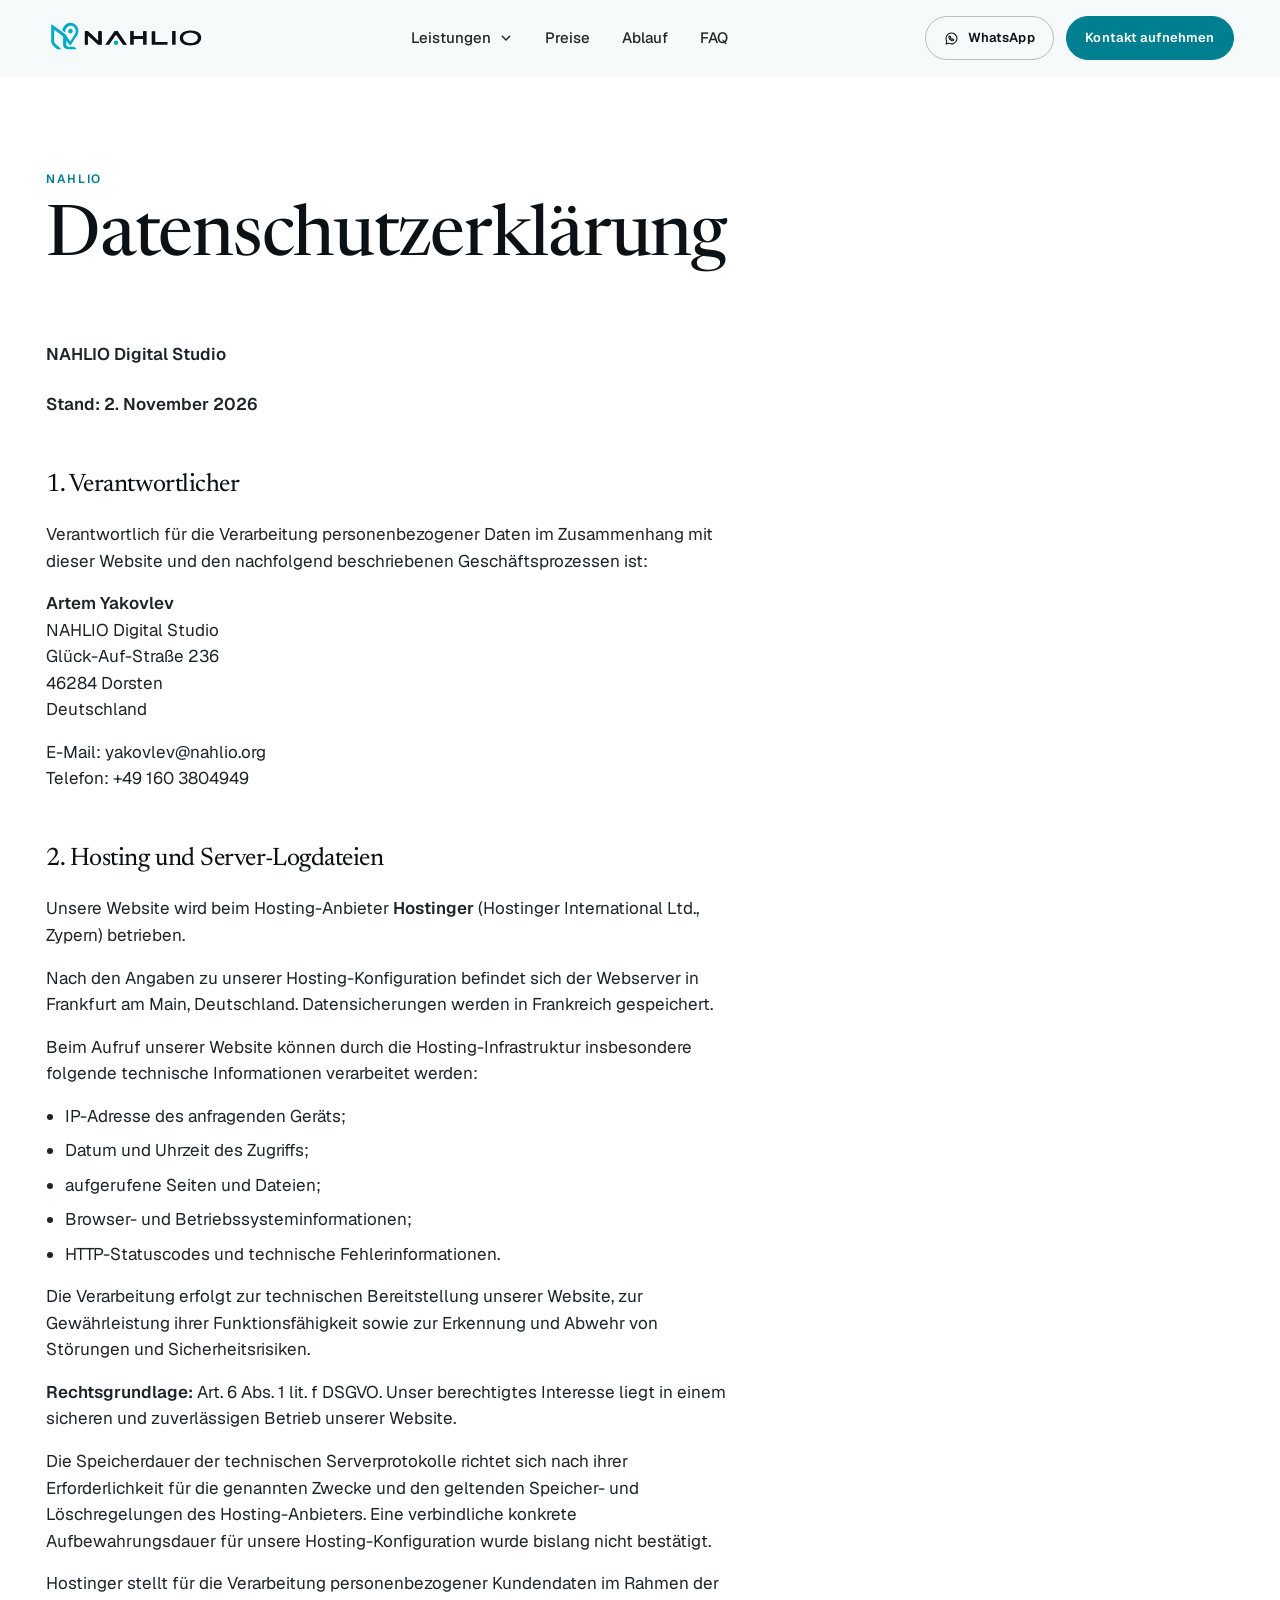
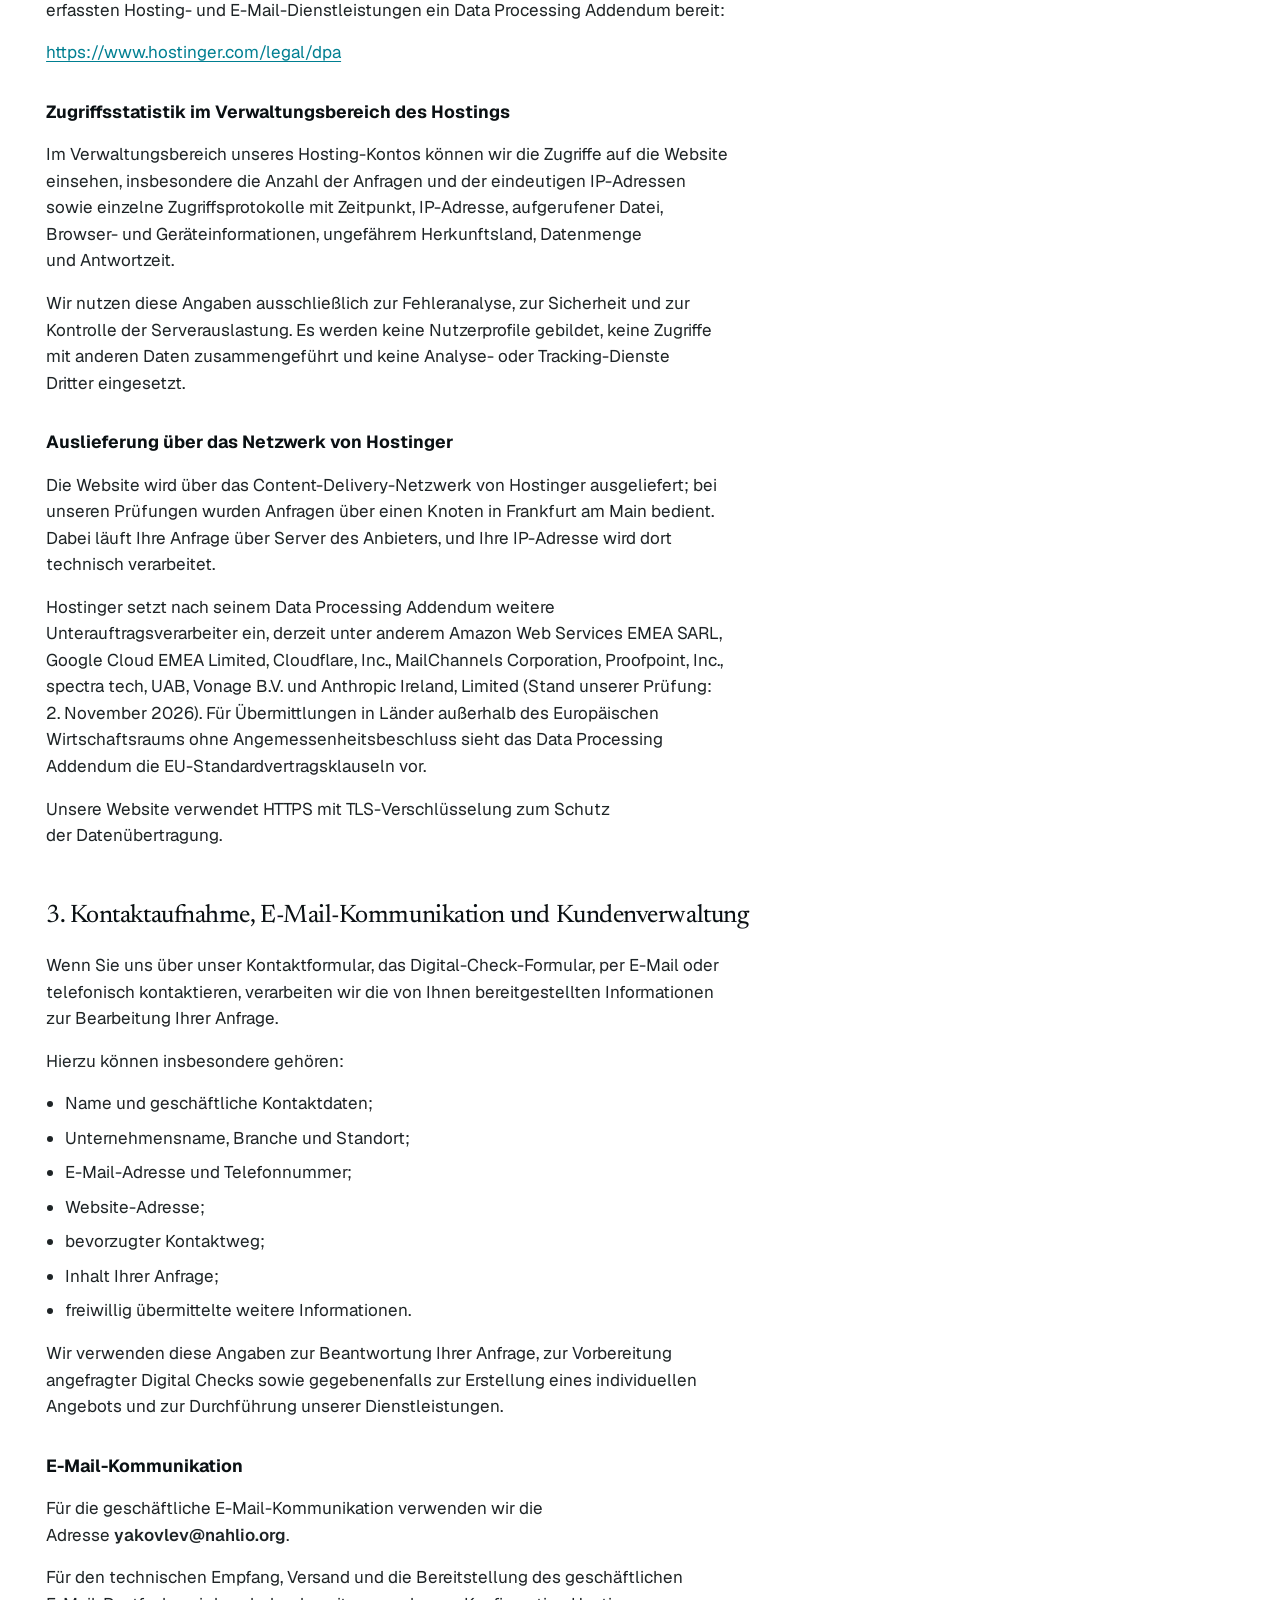
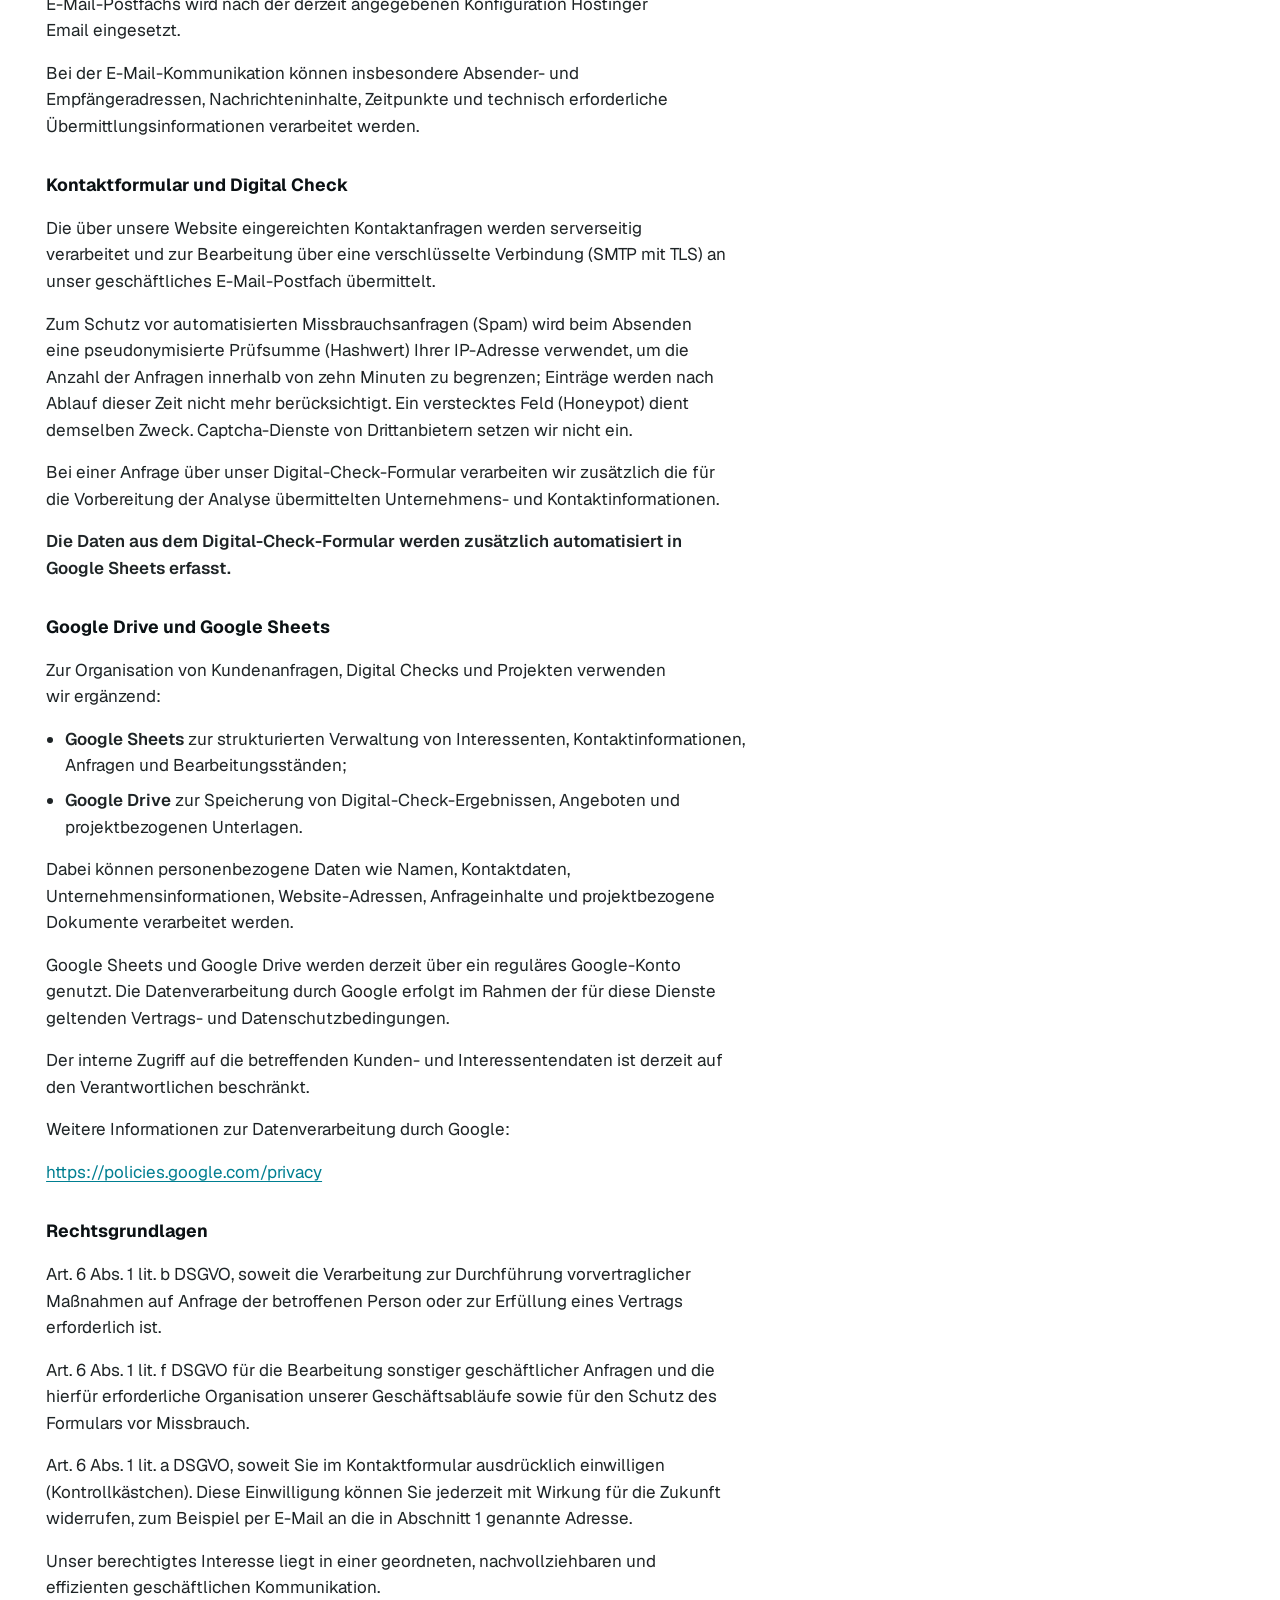
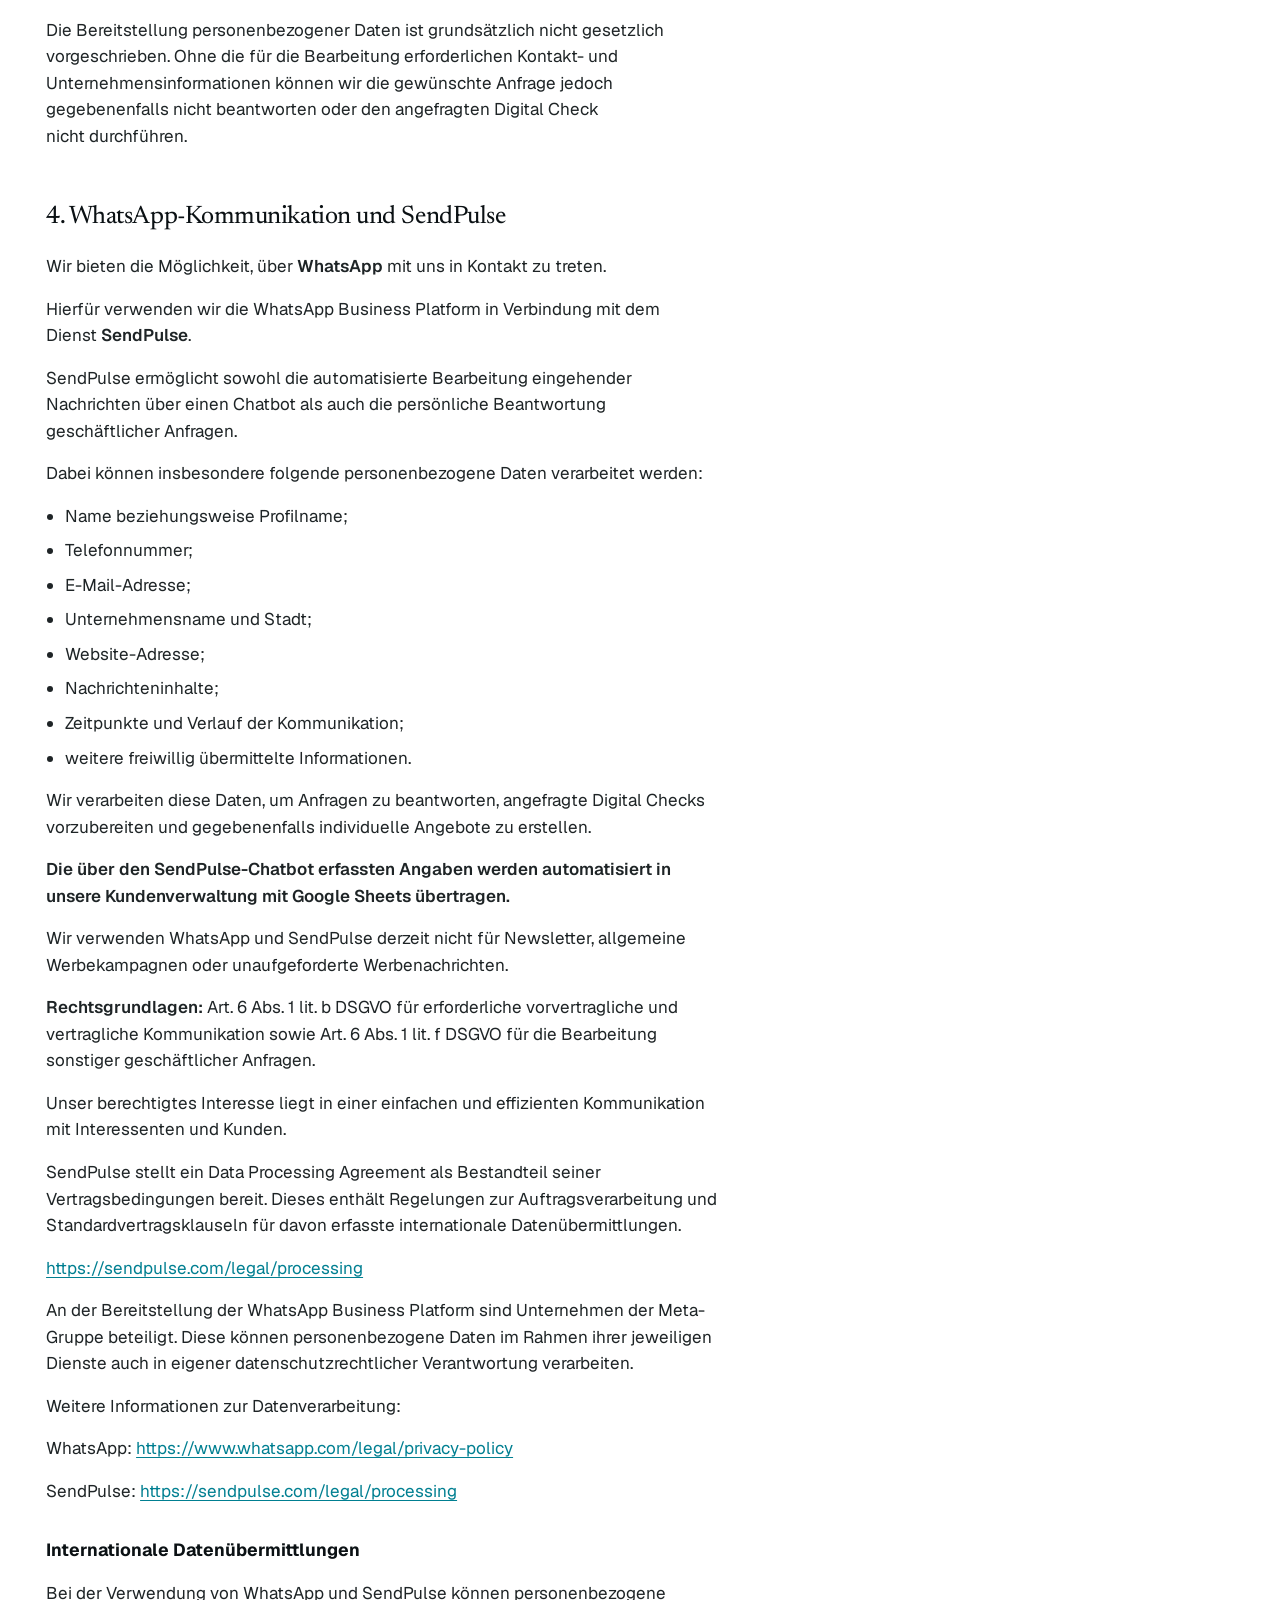
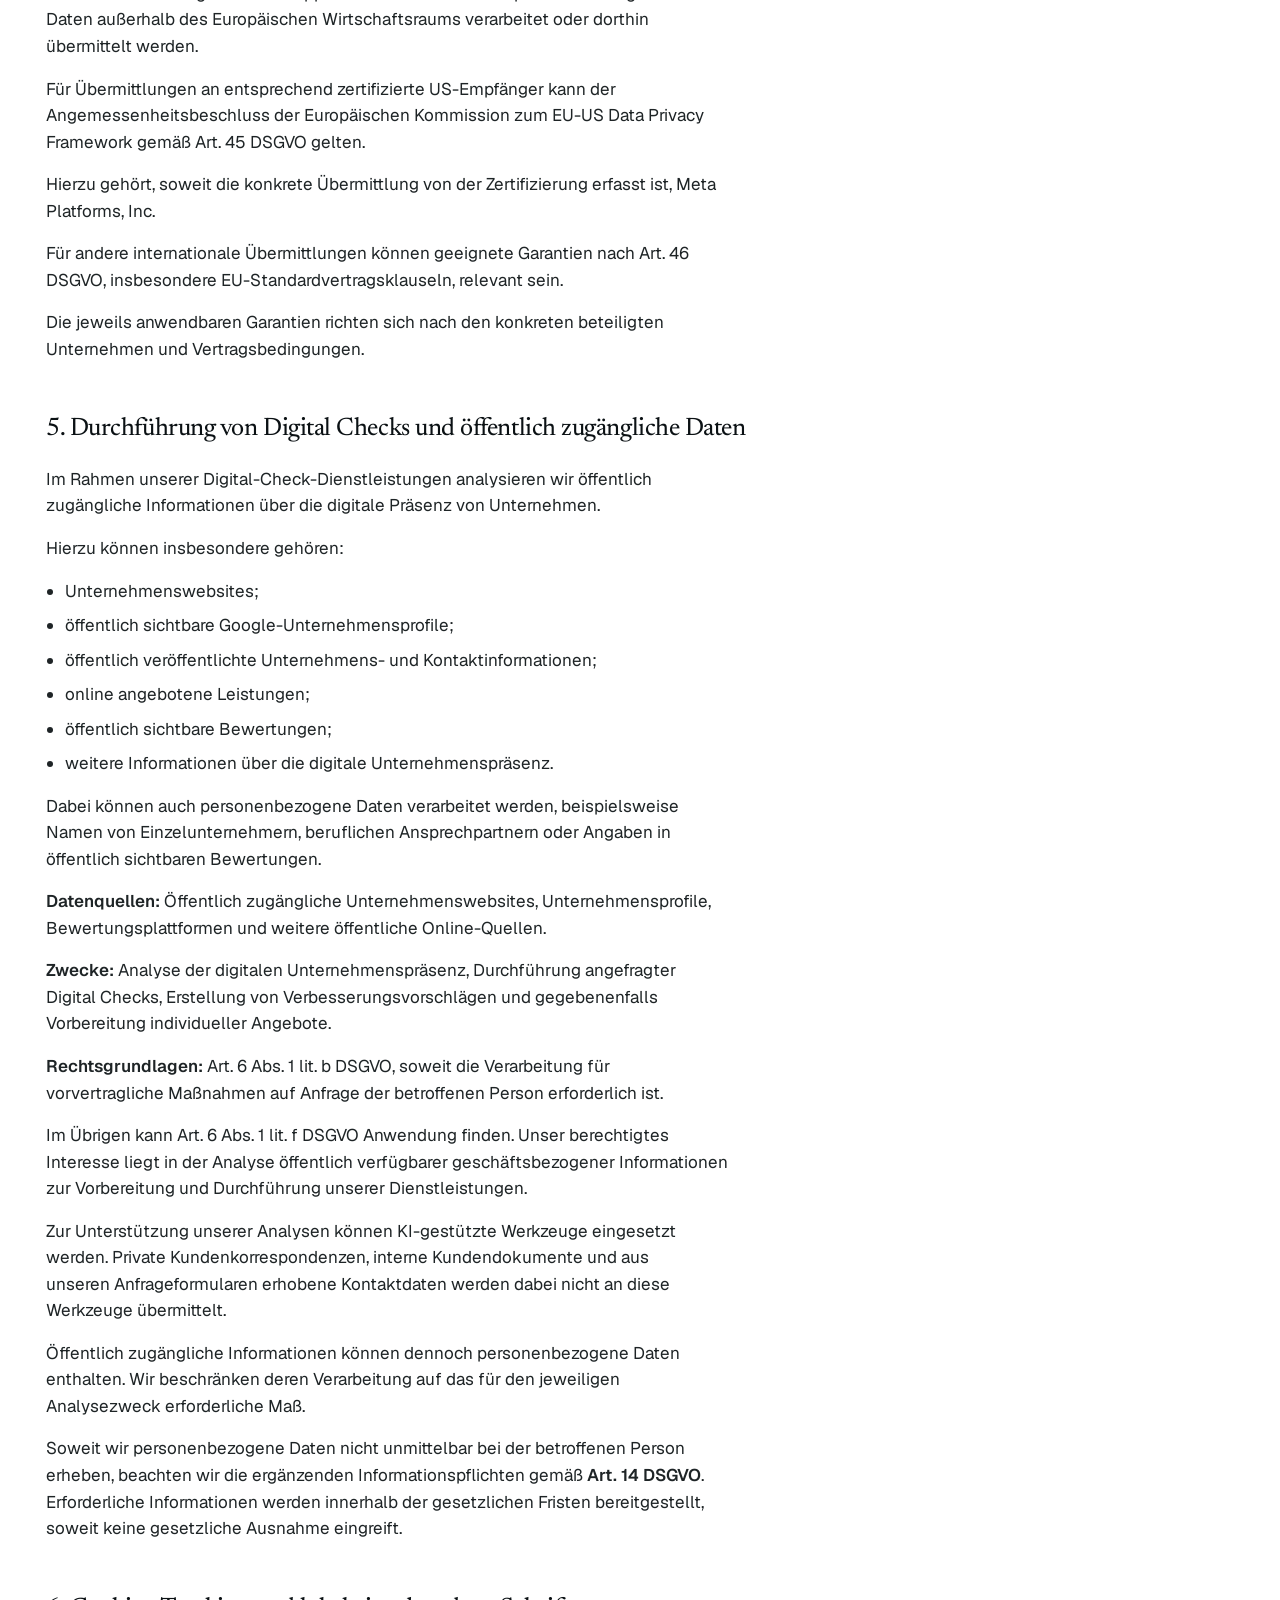
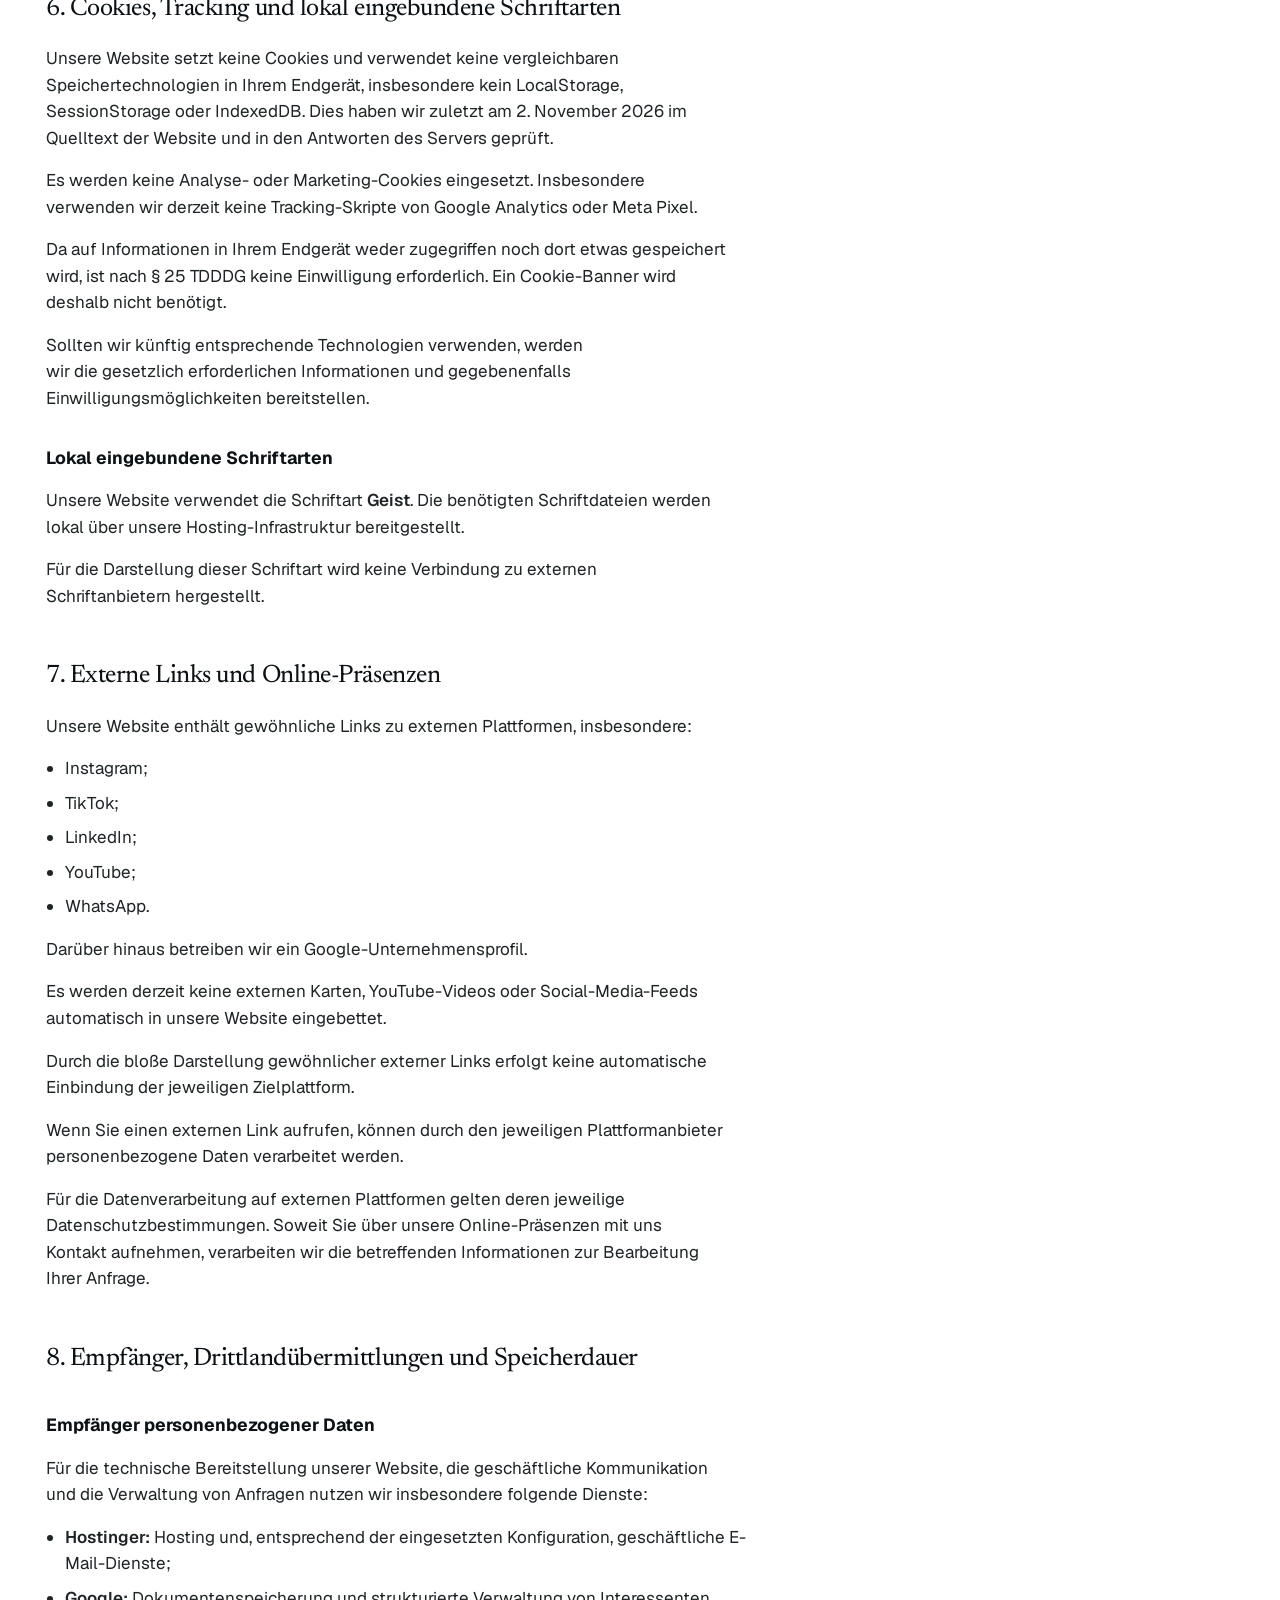
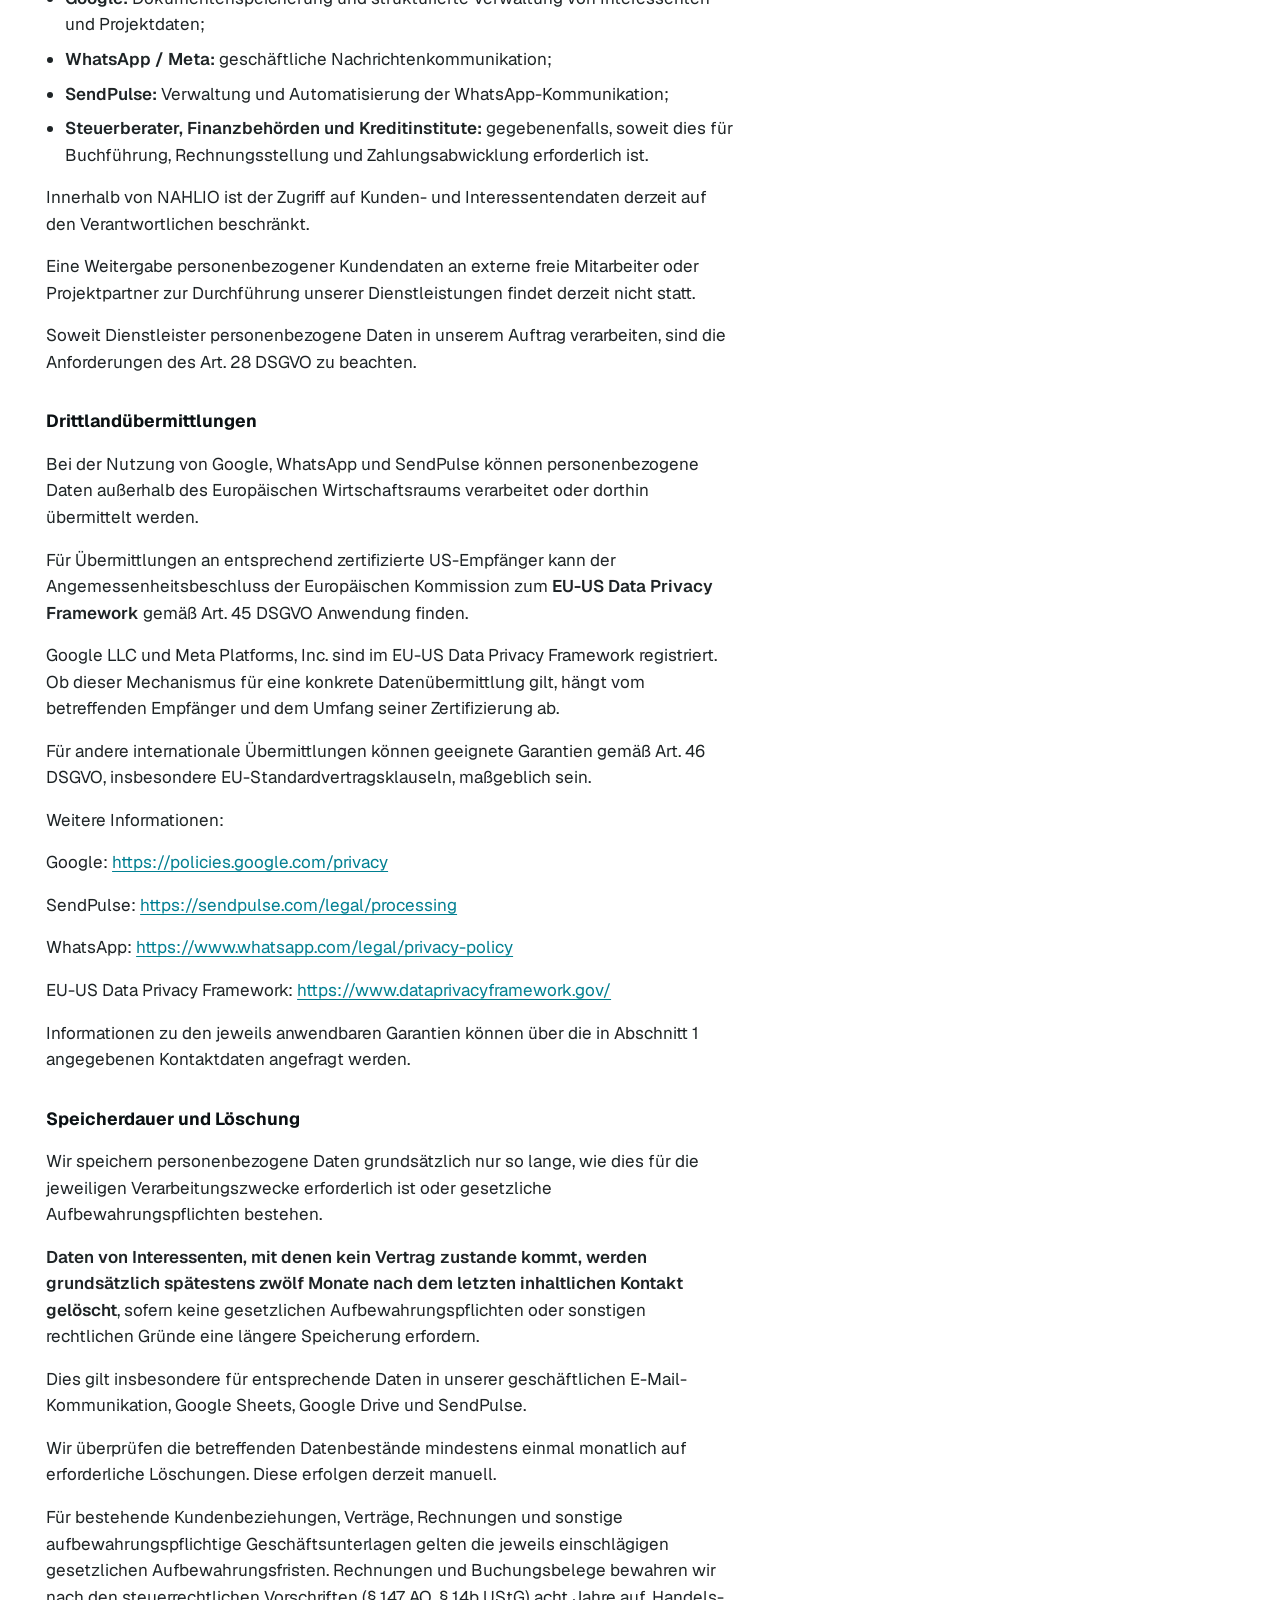
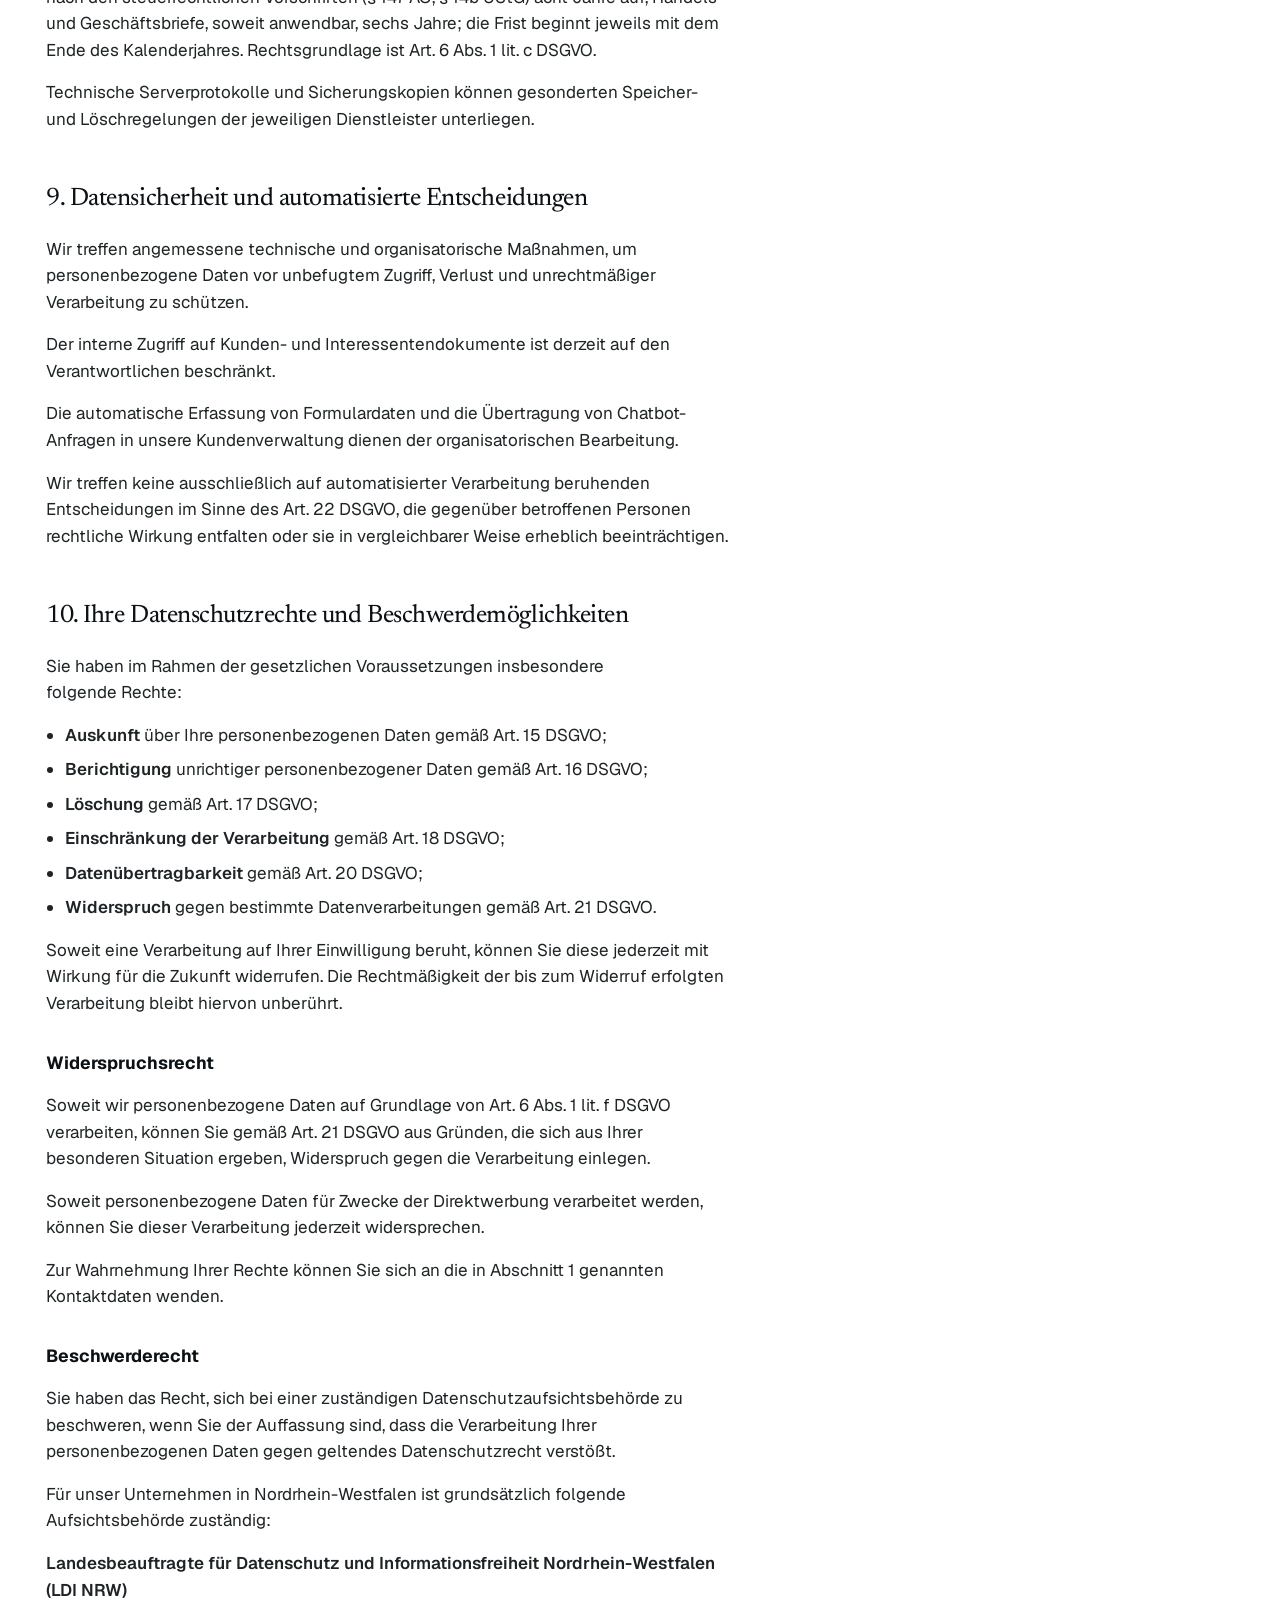
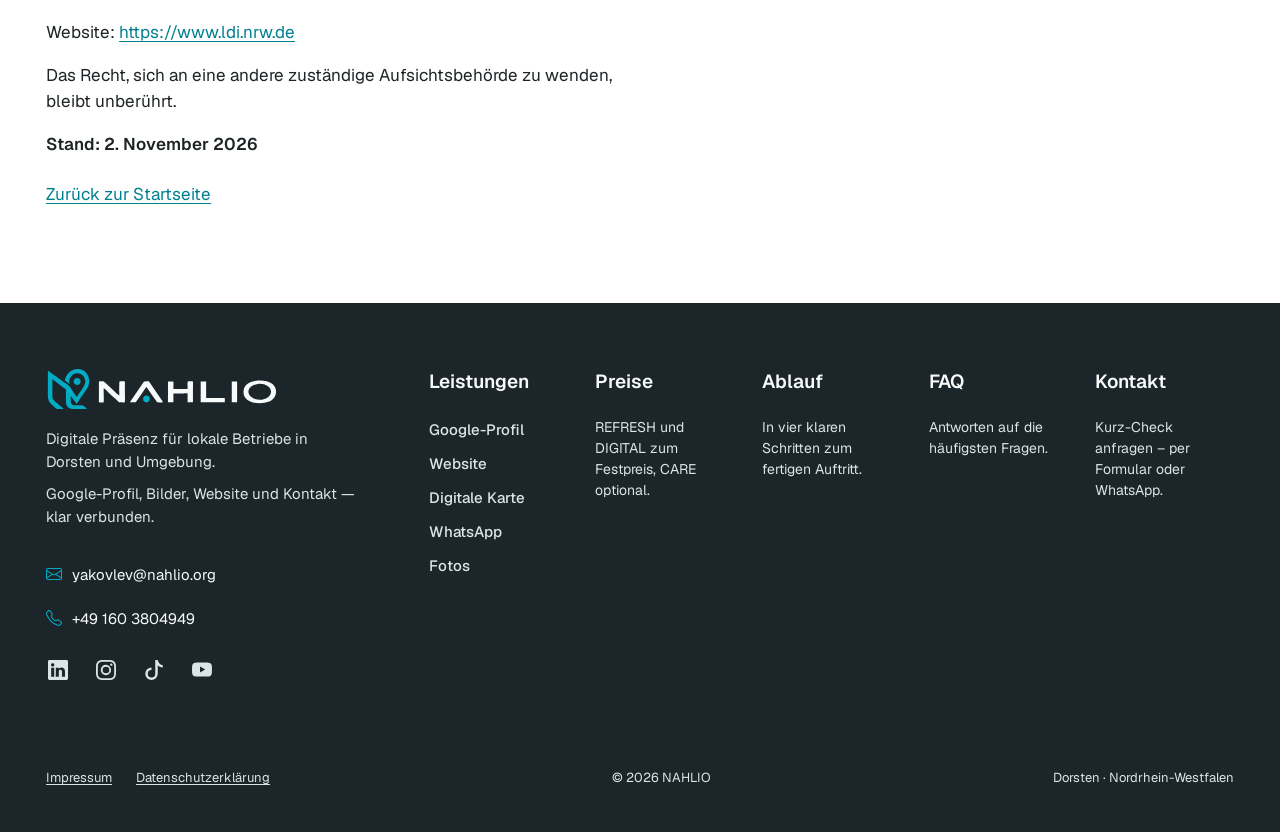
==== commit bd2223bb: "Schriften zurueck (Newsreader und Geist), Fragen kreisen als Text um den Kopf Schriften wie in der a" ====
--- a/datenschutz.html
+++ b/datenschutz.html
@@ -19,10 +19,10 @@
 <link rel="icon" href="favicon-48x48.svg" sizes="48x48" type="image/svg+xml">
 <link rel="apple-touch-icon" href="apple-touch-icon.svg">
 <link rel="manifest" href="site.webmanifest">
-<link rel="preload" href="fonts/manrope-latin-variable.woff2" as="font" type="font/woff2" crossorigin>
-<link rel="stylesheet" href="css/styles.css?v=m2">
-<link rel="stylesheet" href="css/premium.css?v=16">
-<link rel="stylesheet" href="css/flat.css?v=8">
+<link rel="preload" href="fonts/geist-latin.woff2" as="font" type="font/woff2" crossorigin>
+<link rel="stylesheet" href="css/styles.css?v=g1">
+<link rel="stylesheet" href="css/premium.css?v=18">
+<link rel="stylesheet" href="css/flat.css?v=9">
 <script>(function(d,w){var c=d.documentElement.classList;c.add('js');try{if(!w.matchMedia('(prefers-reduced-motion: reduce)').matches){c.add('motion-ok');var n=w.performance&&w.performance.getEntriesByType?w.performance.getEntriesByType('navigation')[0]:null;if((!w.location.hash||w.location.hash==='#top')&&(!n||n.type==='navigate'))c.add('hero-intro');}}catch(e){c.add('motion-ok');}w.setTimeout(function(){if(!(w.NAHLIO&&w.NAHLIO.popReady))c.remove('motion-ok','hero-intro');},4000);})(document,window);</script>
 </head>
 <body>
@@ -163,7 +163,7 @@
 <p>Da auf Informationen in Ihrem Endgerät weder zugegriffen noch dort etwas gespeichert wird, ist nach § 25 TDDDG keine Einwilligung erforderlich. Ein Cookie-Banner wird deshalb nicht benötigt.</p>
 <p>Sollten wir künftig entsprechende Technologien verwenden, werden wir die gesetzlich erforderlichen Informationen und gegebenenfalls Einwilligungsmöglichkeiten bereitstellen.</p>
 <h3>Lokal eingebundene Schriftarten</h3>
-<p>Unsere Website verwendet die Schriftart <strong>Manrope</strong>. Die benötigten Schriftdateien werden lokal über unsere Hosting-Infrastruktur bereitgestellt.</p>
+<p>Unsere Website verwendet die Schriftart <strong>Geist</strong>. Die benötigten Schriftdateien werden lokal über unsere Hosting-Infrastruktur bereitgestellt.</p>
 <p>Für die Darstellung dieser Schriftart wird keine Verbindung zu externen Schriftanbietern hergestellt.</p>
 </section>
 <section><h2>7. Externe Links und Online-Präsenzen</h2>
--- a/css/styles.css
+++ b/css/styles.css
@@ -68,9 +68,9 @@
   --focus-halo:  var(--white);
 
   /* --- Typografie ---------------------------------------------------------- */
-  /* Manrope auf allen Geraeten gleich (Wunsch 09.11.); Systemschrift nur, bis Manrope geladen ist. */
-  --font-display: "Manrope", -apple-system, BlinkMacSystemFont, "Segoe UI", Arial, sans-serif;
-  --font-sans: "Manrope", -apple-system, BlinkMacSystemFont, "Segoe UI", Arial, sans-serif;
+  /* Geist auf allen Geraeten gleich (Wunsch 28.10.); Systemschrift nur, bis Geist geladen ist. */
+  --font-display: "Geist", -apple-system, BlinkMacSystemFont, "Segoe UI", Arial, sans-serif;
+  --font-sans: "Geist", -apple-system, BlinkMacSystemFont, "Segoe UI", Arial, sans-serif;
   --font-platform: -apple-system, BlinkMacSystemFont, "Segoe UI", Roboto, Arial, sans-serif;
 
   --fs-display: clamp(2.75rem, 1.6rem + 5.1vw, 5.25rem);
@@ -176,24 +176,24 @@
    NAHLIO — Basis: Schriften, Reset, Typografie, Fokus, Buttons
    ========================================================================== */
 
-/* Manrope (SIL OFL 1.1, variabel 200-800; Wahl des Inhabers 09.11. aus dem Schriftvergleich): eine Schrift fuer
-   Ueberschriften und Text. Lokal aus fonts/, latin und latin-ext, keine Verbindung zu Google. */
+/* Geist (Vercel, SIL OFL 1.1, variabel 100-900; Wunsch 28.10.): freie Schrift in der Art von Apples SF Pro, auf
+   allen Geraeten gleich. Lokal aus static/fonts/, latin und latin-ext. */
 @font-face {
-  font-family: "Manrope";
+  font-family: "Geist";
   font-style: normal;
-  font-weight: 200 800;
+  font-weight: 100 900;
   font-display: swap;
-  src: url("../fonts/manrope-latin-variable.woff2") format("woff2");
+  src: url("../fonts/geist-latin.woff2") format("woff2");
   unicode-range: U+0000-00FF, U+0131, U+0152-0153, U+02BB-02BC, U+02C6, U+02DA,
     U+02DC, U+0304, U+0308, U+0329, U+2000-206F, U+20AC, U+2122,
     U+2191, U+2193, U+2212, U+2215, U+FEFF, U+FFFD;
 }
 @font-face {
-  font-family: "Manrope";
+  font-family: "Geist";
   font-style: normal;
-  font-weight: 200 800;
+  font-weight: 100 900;
   font-display: swap;
-  src: url("../fonts/manrope-latin-ext-variable.woff2") format("woff2");
+  src: url("../fonts/geist-latin-ext.woff2") format("woff2");
   unicode-range: U+0100-02BA, U+02BD-02C5, U+02C7-02CC, U+02CE-02D7, U+02DD-02FF,
     U+0304, U+0308, U+0329, U+1D00-1DBF, U+1E00-1E9F, U+1EF2-1EFF, U+2020,
     U+20A0-20AB, U+20AD-20C4, U+2113, U+2C60-2C7F, U+A720-A7FF;
--- a/css/premium.css
+++ b/css/premium.css
@@ -1,7 +1,7 @@
 /* ==========================================================================
    NAHLIO — Premium-Auftritt (wird nach styles.css geladen)
-   1. Schrift: Manrope fuer Ueberschriften und Text (Wahl des Inhabers 09.11., Schriftvergleich Nr. 7);
-      die Schriftdatei steht in styles.css. Ueberschriften fett (700) mit enger Laufweite.
+   1. Schrift: Newsreader 440 (Serife, Wahl des Inhabers 03.11.) nur fuer die Ueberschriften;
+      alle anderen Texte bleiben in Geist (Wunsch 03.11., wieder seit 10.11.).
       Farben bleiben unveraendert (Wunsch: "dont play with colours").
    2. Hero: ein ruhiger Bildschirm ohne Bilder und ohne Wechsel. Text links,
       Bildmarke rechts: Die Linie schreibt die Marke in 2D, sie wird 3D, atmet
@@ -9,22 +9,60 @@
    ========================================================================== */
 
 /* --- 1. Schrift ----------------------------------------------------------- */
+@font-face {
+  font-family: "Newsreader";
+  font-style: normal;
+  font-weight: 200 800;
+  font-display: swap;
+  src: url("../fonts/newsreader-latin-standard-normal.woff2") format("woff2");
+  unicode-range: U+0000-00FF, U+0131, U+0152-0153, U+02BB-02BC, U+02C6, U+02DA, U+02DC, U+0304, U+0308, U+0329,
+                 U+2000-206F, U+20AC, U+2122, U+2191, U+2193, U+2212, U+2215, U+FEFF, U+FFFD;
+}
+@font-face {
+  font-family: "Newsreader";
+  font-style: normal;
+  font-weight: 200 800;
+  font-display: swap;
+  src: url("../fonts/newsreader-latin-ext-standard-normal.woff2") format("woff2");
+  unicode-range: U+0100-02BA, U+02BD-02C5, U+02C7-02CC, U+02CE-02D7, U+02DD-02FF, U+0304, U+0308, U+0329,
+                 U+1D00-1DBF, U+1E00-1E9F, U+1EF2-1EFF, U+2020, U+20A0-20AB, U+20AD-20C0, U+2113, U+2C60-2C7F, U+A720-A7FF;
+}
+@font-face {
+  font-family: "Newsreader";
+  font-style: italic;
+  font-weight: 200 800;
+  font-display: swap;
+  src: url("../fonts/newsreader-latin-standard-italic.woff2") format("woff2");
+  unicode-range: U+0000-00FF, U+0131, U+0152-0153, U+02BB-02BC, U+02C6, U+02DA, U+02DC, U+0304, U+0308, U+0329,
+                 U+2000-206F, U+20AC, U+2122, U+2191, U+2193, U+2212, U+2215, U+FEFF, U+FFFD;
+}
+@font-face {
+  font-family: "Newsreader";
+  font-style: italic;
+  font-weight: 200 800;
+  font-display: swap;
+  src: url("../fonts/newsreader-latin-ext-standard-italic.woff2") format("woff2");
+  unicode-range: U+0100-02BA, U+02BD-02C5, U+02C7-02CC, U+02CE-02D7, U+02DD-02FF, U+0304, U+0308, U+0329,
+                 U+1D00-1DBF, U+1E00-1E9F, U+1EF2-1EFF, U+2020, U+20A0-20AB, U+20AD-20C0, U+2113, U+2C60-2C7F, U+A720-A7FF;
+}
+
 :root {
-  --font-serif: var(--font-display);   /* Ueberschriften: Manrope (frueher Newsreader; der Name bleibt fuer die Regeln) */
-  --w-head: 700;                       /* Gewicht der grossen Ueberschriften */
+  --font-serif: "Newsreader", Georgia, "Times New Roman", serif;   /* nur Ueberschriften */
+  --w-head: 440;                       /* Gewicht der Ueberschriften (Newsreader 440) */
   /* Eintritt / Bewegung (Emil Kowalski): starke Kurven, nur fuer neue Bewegung im Hero */
   --ease-enter: cubic-bezier(0.23, 1, 0.32, 1);
   --ease-move: cubic-bezier(0.77, 0, 0.175, 1);
 }
 html { font-optical-sizing: auto; }
 
-/* Ueberschriften (h1, h2): Manrope 700 (Wahl des Inhabers, 09.11.). */
+/* Ueberschriften (h1, h2): Newsreader 440 (Wahl des Inhabers, 03.11.), optische Groesse automatisch.
+   Alles andere bleibt Geist. */
 h1, h2,
 .t-display, .t-h1, .t-h2, .hero__title, .sec-head__title, .customer-path__title, .blick__title, .uebergang__title,
 .sc__intro-title, .plans__title, .process__title, .faq-sec__title, .cta__title, .legal h2 {
   font-family: var(--font-serif);
   font-weight: var(--w-head);
-  letter-spacing: -0.025em;
+  letter-spacing: -0.018em;
 }
 
 /* --- 2. Hero ---------------------------------------------------------------- */
@@ -56,13 +94,13 @@
 .hero--mark .hero__eyebrow { margin-bottom: 0; }
 /* Ueberschrift und Unterzeile fuellen die linke Seite: gross, im Raum unter der Oberzeile mittig */
 .hero--mark .hero__title {
-  max-width: min(44vw, 12em);
+  max-width: min(56vw, 14em);                         /* breiter (Wunsch 10.11.): 4 Zeilen, kleine Luecke zur Marke */
   margin-top: auto;
   font-family: var(--font-serif);
   font-weight: var(--w-head);
   font-size: var(--t);
   line-height: 1.03;
-  letter-spacing: -0.025em;
+  letter-spacing: -0.018em;
   text-wrap: balance;
 }
 .hero--mark .hero__hl { font-style: italic; }           /* Farbe unveraendert (styles.css: --brand-deep): die Betonung */
--- a/css/flat.css
+++ b/css/flat.css
@@ -6,13 +6,13 @@
    - keine kleinen Grossbuchstaben-Labels und keine Nummern (01, 02 ...): die Paketnamen stehen jetzt in der
      Ueberschrift, die Reihenfolge der Schritte zeigt ihre Lage;
    - Knoepfe bleiben voll rund wie in der Navigation (einmal entschieden), zweite Knoepfe gefuellt statt umrandet;
-   - Farben und Schriften bleiben: Tinte, Weiss, Mist, Tuerkis; Manrope fuer Titel und Text (09.11.).
+   - Farben und Schriften bleiben: Tinte, Weiss, Mist, Tuerkis; Newsreader fuer Titel, Geist fuer Text.
    Der Hero bleibt unveraendert.
    ========================================================================== */
 
 /* ---------- Unsere Antwort ------------------------------------------------------------------------- */
 .uebergang__card { border-top: 0; padding-top: 0; }
-.uebergang__title { font-family: var(--font-serif); font-weight: var(--w-head, 700); letter-spacing: -0.02em; }
+.uebergang__title { font-family: var(--font-serif); font-weight: var(--w-head, 440); letter-spacing: -0.02em; }
 
 /* ---------- Beispiele (dunkel) --------------------------------------------------------------------- */
 .sc__card { border: 0; border-radius: 0; }
@@ -35,7 +35,7 @@
 }
 .plan--refresh .plan__h { color: var(--ink); }
 .plan--digital .plan__h { color: var(--white); }
-.plan__lead { margin-top: -4px; font-family: var(--font-serif); font-weight: var(--w-head, 700); font-size: clamp(20px, 0.8vw + 14px, 26px); line-height: 1.15; letter-spacing: -0.012em; }
+.plan__lead { margin-top: -4px; font-family: var(--font-serif); font-weight: var(--w-head, 440); font-size: clamp(20px, 0.8vw + 14px, 26px); line-height: 1.15; letter-spacing: -0.012em; }
 /* Paketname jetzt die Ueberschrift (Zeile 2 des gemeinsamen Rasters), der Satz darunter (Zeile 3) */
 @media (min-width: 52em) { .plan__h { grid-row: 2; } .plan__lead { grid-row: 3; } }
 .care { background: var(--white); }
@@ -48,10 +48,10 @@
 /* ---------- Ablauf: vier Schritte als Liste in grosser Schrift (statt Symbol-Karten) --------------- */
 .step, .step:last-child { grid-template-columns: minmax(0, 1fr); border-top: 0; padding-block: 0; }
 .steps { row-gap: 32px; column-gap: clamp(28px, 3vw, 56px); }
-.step__title { font-family: var(--font-serif); font-weight: var(--w-head, 700); font-size: clamp(28px, 1.5vw + 14px, 40px); line-height: 1.04; letter-spacing: -0.022em; }
+.step__title { font-family: var(--font-serif); font-weight: var(--w-head, 440); font-size: clamp(28px, 1.5vw + 14px, 40px); line-height: 1.04; letter-spacing: -0.022em; }
 .step__p { margin-top: 12px; color: var(--ink); font-size: clamp(16px, 0.25vw + 15px, 18px); }
 @media (min-width: 40em) { .step:nth-child(n+3) { margin-top: 0; } .steps { row-gap: 40px; } }
-.process__title { font-family: var(--font-serif); font-weight: var(--w-head, 700); letter-spacing: -0.02em; }
+.process__title { font-family: var(--font-serif); font-weight: var(--w-head, 440); letter-spacing: -0.02em; }
 
 /* ---------- Fragen & Antworten --------------------------------------------------------------------- */
 .faq { gap: 8px; }
